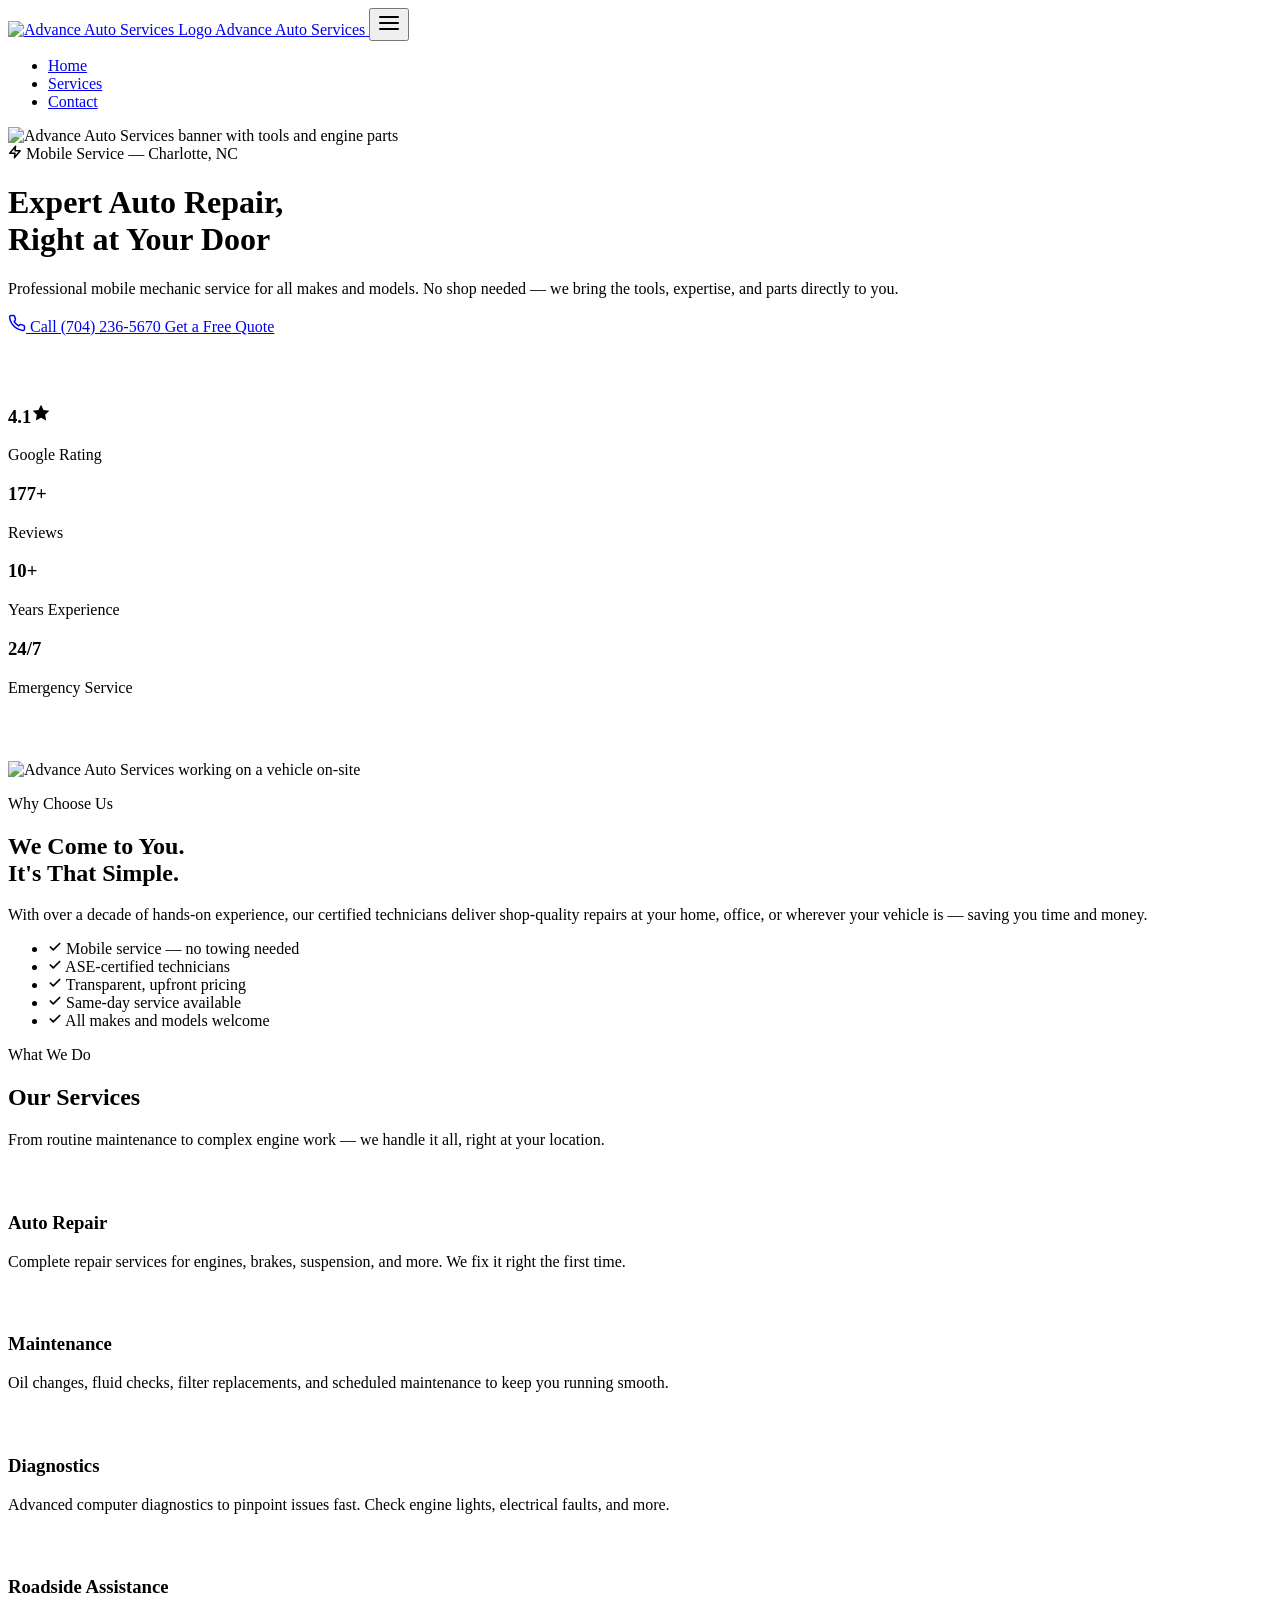
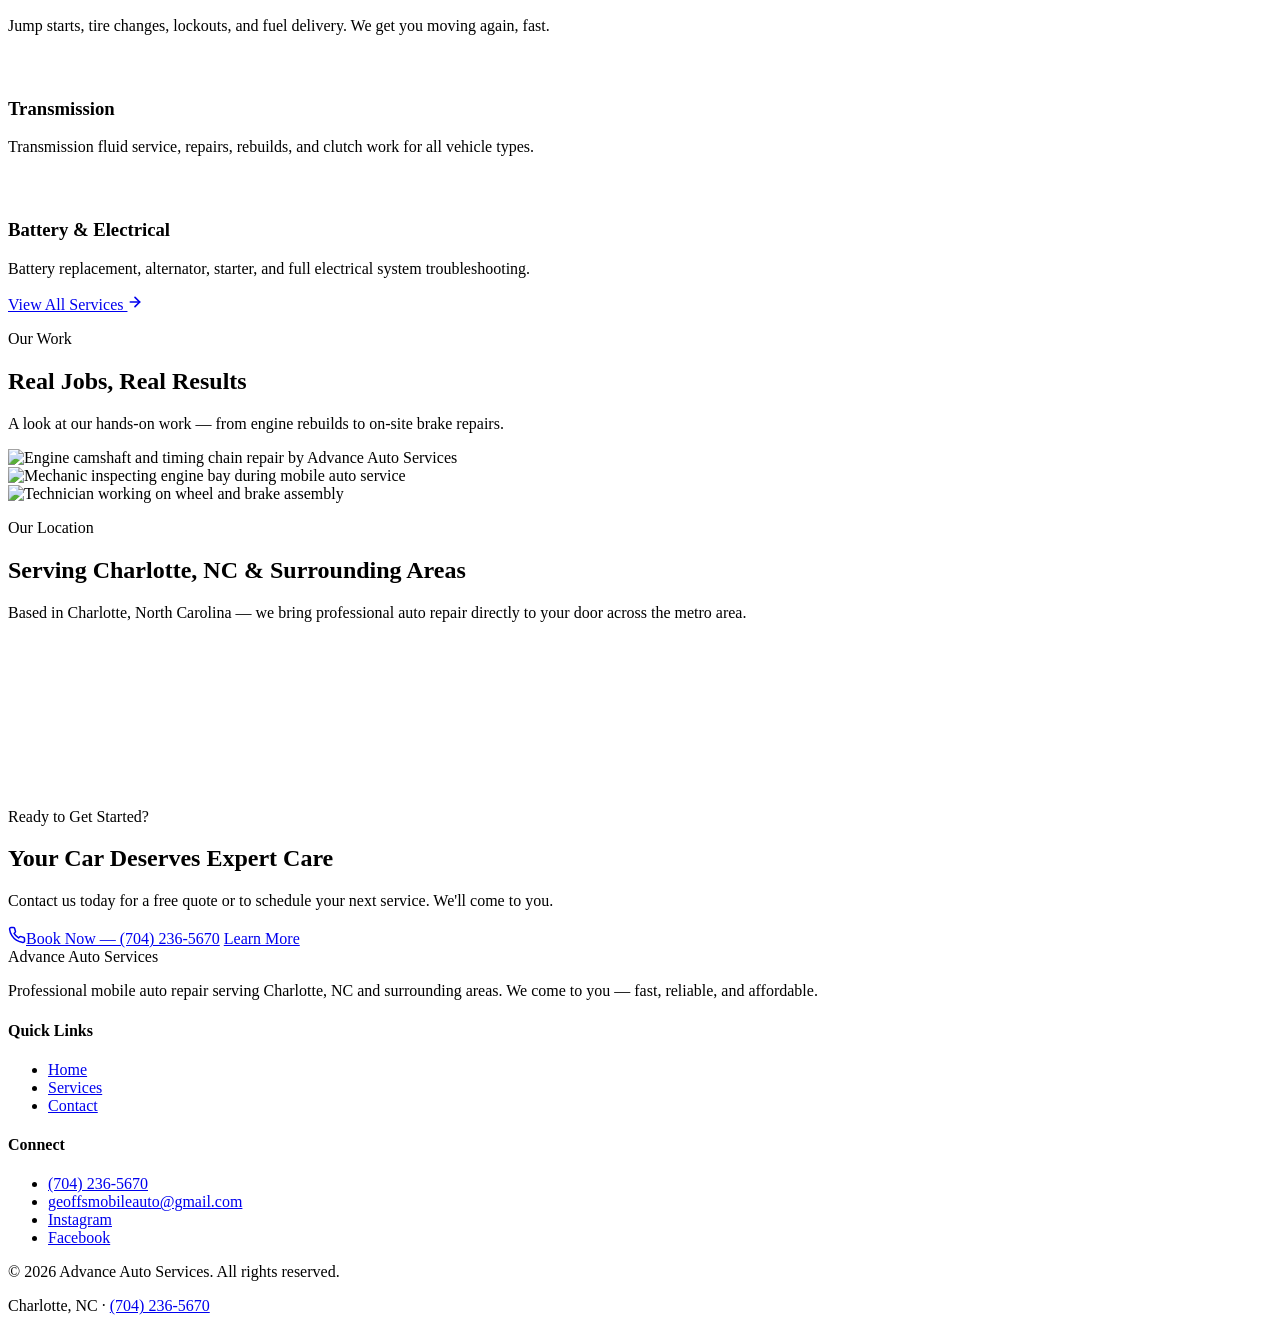
==== index.html @ 5cb20993 "Add index, contact, services pages and stylesheet" ====
<!DOCTYPE html>
<html lang="en">

<head>
    <meta charset="UTF-8">
    <meta name="viewport" content="width=device-width, initial-scale=1.0">
    <title>Advance Auto Services — Professional Mobile Mechanic in Charlotte, NC</title>
    <meta name="description" content="Advance Auto Services provides professional mobile auto repair, maintenance, and diagnostics in Charlotte, NC. We come to you. Call (704) 236-5670.">
    <meta name="keywords" content="mobile auto repair Charlotte NC, mobile mechanic, car repair, auto maintenance, transmission repair, roadside assistance, mechanic near me, Charlotte auto repair">
    <meta name="geo.region" content="US-NC">
    <meta name="geo.placename" content="Charlotte">
    <meta name="geo.position" content="35.2271;-80.8431">
    <meta name="ICBM" content="35.2271, -80.8431">
    <meta name="author" content="Advance Auto Services">
    <meta name="robots" content="index, follow, max-snippet:-1, max-image-preview:large, max-video-preview:-1">
    <meta name="theme-color" content="#c0392b">
    <meta name="apple-mobile-web-app-capable" content="yes">
    <meta name="apple-mobile-web-app-status-bar-style" content="black-translucent">
    <meta property="og:title" content="Advance Auto Services — Professional Mobile Mechanic in Charlotte, NC">
    <meta property="og:description" content="Expert mobile auto repair services in Charlotte, NC. We come to you! Repairs, maintenance, diagnostics & roadside assistance. Call (704) 236-5670 for a free quote.">
    <meta property="og:type" content="business.business">
    <meta property="og:url" content="https://geoffsmobileauto.com/">
    <meta property="og:image" content="https://geoffsmobileauto.com/assets/og-image.jpg">
    <meta property="og:image:width" content="1200">
    <meta property="og:image:height" content="630">
    <meta name="twitter:card" content="summary_large_image">
    <meta name="twitter:title" content="Advance Auto Services - Charlotte, NC">
    <meta name="twitter:description" content="Professional mobile auto repair. We come to you! Expert mechanics, transparent pricing, 24/7 service.">
    <meta name="twitter:image" content="https://geoffsmobileauto.com/assets/og-image.jpg">
    <meta name="theme-color" content="#FF3B30">
    <link rel="canonical" href="https://geoffsmobileauto.com/">
    <link rel="icon" type="image/x-icon" href="assets/favicon.ico">
    <link rel="apple-touch-icon" href="assets/apple-touch-icon.png">
    <link rel="preload" as="image" href="assets/o (3).webp">
    <link rel="preconnect" href="https://fonts.googleapis.com">
    <link rel="preconnect" href="https://fonts.gstatic.com" crossorigin>
    <link rel="stylesheet" href="https://fonts.googleapis.com/css2?family=Inter:wght@300;400;500;600;700;800&display=swap">
    <link rel="dns-prefetch" href="https://www.google-analytics.com">
    <script>
        function loadGA() {
            if (window.gaLoaded) return;
            window.gaLoaded = true;
            const script = document.createElement('script');
            script.src = 'https://www.googletagmanager.com/gtag/js?id=G-XXXXXXXXXX';
            script.async = true;
            document.head.appendChild(script);
            window.dataLayer = window.dataLayer || [];
            function gtag(){dataLayer.push(arguments);}
            gtag('js', new Date());
            gtag('config', 'G-XXXXXXXXXX');
            ['scroll', 'mousemove', 'touchstart'].forEach(e => window.removeEventListener(e, loadGA, { passive: true }));
        }
        ['scroll', 'mousemove', 'touchstart'].forEach(e => window.addEventListener(e, loadGA, { passive: true }));
    </script>
    <link rel="stylesheet" href="styles.css">
    <script type="application/ld+json">
    {
      "@context": "https://schema.org",
      "@type": "LocalBusiness",
      "name": "Advance Auto Services",
      "image": "https://geoffsmobileauto.com/assets/logo.webp",
      "description": "Professional mobile auto repair services in Charlotte, NC. Expert mechanics come to you for repairs, maintenance, diagnostics & roadside assistance.",
      "telephone": "(704) 236-5670",
      "email": "geoffsmobileauto@gmail.com",
      "address": {
        "@type": "PostalAddress",
        "streetAddress": "Charlotte",
        "addressLocality": "Charlotte",
        "addressRegion": "NC",
        "postalCode": "28202",
        "addressCountry": "US"
      },
      "geo": { "@type": "GeoCoordinates", "latitude": "35.2271", "longitude": "-80.8431" },
      "url": "https://geoffsmobileauto.com",
      "priceRange": "$$",
      "areaServed": { "@type": "City", "name": "Charlotte, NC" },
      "sameAs": ["https://www.facebook.com/Geoffsmobileauto/", "https://www.instagram.com/geoffsmobileauto/"],
      "aggregateRating": { "@type": "AggregateRating", "ratingValue": "4.1", "reviewCount": "177" }
    }
    </script>
</head>

<body>
    <nav class="navbar">
        <div class="container">
            <a href="index.html" class="logo">
                <img src="assets/logo.webp" alt="Advance Auto Services Logo" class="logo-img" width="40" height="40">
                <span class="logo-text">Advance <span>Auto Services</span></span>
            </a>
            <button class="mobile-toggle" id="mobileToggle" aria-label="Toggle menu" aria-expanded="false" aria-controls="navLinks">
                <svg width="24" height="24" viewBox="0 0 24 24" fill="none" stroke="currentColor" stroke-width="2" stroke-linecap="round" aria-hidden="true" focusable="false">
                    <line x1="3" y1="6" x2="21" y2="6" /><line x1="3" y1="12" x2="21" y2="12" /><line x1="3" y1="18" x2="21" y2="18" />
                </svg>
            </button>
            <ul class="nav-links" id="navLinks">
                <li><a href="index.html" class="active">Home</a></li>
                <li><a href="services.html">Services</a></li>
                <li><a href="contact.html">Contact</a></li>
            </ul>
        </div>
    </nav>

    <main>
        <header class="hero">
            <div class="hero-bg">
                <img src="assets/o (3).webp" alt="Advance Auto Services banner with tools and engine parts" width="1200" height="800" fetchpriority="high" loading="eager" decoding="sync">
            </div>
            <div class="hero-overlay"></div>
            <div class="container">
                <div class="hero-content">
                    <div class="hero-badge">
                        <svg width="14" height="14" viewBox="0 0 24 24" fill="none" stroke="currentColor" stroke-width="2.5" stroke-linecap="round" stroke-linejoin="round" aria-hidden="true" focusable="false"><polygon points="13 2 3 14 12 14 11 22 21 10 12 10 13 2" /></svg>
                        Mobile Service — Charlotte, NC
                    </div>
                    <h1>Expert Auto Repair,<br>Right at Your Door</h1>
                    <p>Professional mobile mechanic service for all makes and models. No shop needed — we bring the tools, expertise, and parts directly to you.</p>
                    <div class="hero-actions">
                        <a href="tel:+17042365670" class="btn btn-primary">
                            <svg width="18" height="18" viewBox="0 0 24 24" fill="none" stroke="currentColor" stroke-width="2" stroke-linecap="round" stroke-linejoin="round" aria-hidden="true" focusable="false"><path d="M22 16.92v3a2 2 0 0 1-2.18 2 19.79 19.79 0 0 1-8.63-3.07 19.5 19.5 0 0 1-6-6 19.79 19.79 0 0 1-3.07-8.67A2 2 0 0 1 4.11 2h3a2 2 0 0 1 2 1.72c.127.96.361 1.903.7 2.81a2 2 0 0 1-.45 2.11L8.09 9.91a16 16 0 0 0 6 6l1.27-1.27a2 2 0 0 1 2.11-.45c.907.339 1.85.573 2.81.7A2 2 0 0 1 22 16.92z" /></svg>
                            Call (704) 236-5670
                        </a>
                        <a href="contact.html" class="btn btn-outline">Get a Free Quote</a>
                    </div>
                </div>
            </div>
        </header>

        <section class="stats-bar" style="padding: 48px 0;">
            <div class="container">
                <div class="stats-grid">
                    <div class="stat-item"><h3>4.1<svg width="20" height="20" viewBox="0 0 24 24" fill="currentColor" aria-hidden="true"><polygon points="12 2 15.09 8.26 22 9.27 17 14.14 18.18 21.02 12 17.77 5.82 21.02 7 14.14 2 9.27 8.91 8.26 12 2" /></svg></h3><p>Google Rating</p></div>
                    <div class="stat-item"><h3>177+</h3><p>Reviews</p></div>
                    <div class="stat-item"><h3>10+</h3><p>Years Experience</p></div>
                    <div class="stat-item"><h3>24/7</h3><p>Emergency Service</p></div>
                </div>
            </div>
        </section>

        <section class="about">
            <div class="container">
                <div class="about-grid">
                    <div class="about-image"><img src="assets/o (2).webp" alt="Advance Auto Services working on a vehicle on-site" width="800" height="600" loading="lazy"></div>
                    <div class="about-text">
                        <p class="section-label">Why Choose Us</p>
                        <h2 class="section-title">We Come to You.<br>It's That Simple.</h2>
                        <p class="section-subtitle">With over a decade of hands-on experience, our certified technicians deliver shop-quality repairs at your home, office, or wherever your vehicle is — saving you time and money.</p>
                        <ul class="features-list">
                            <li><span class="check"><svg width="14" height="14" viewBox="0 0 24 24" fill="none" stroke="currentColor" stroke-width="3" stroke-linecap="round" stroke-linejoin="round" aria-hidden="true"><polyline points="20 6 9 17 4 12" /></svg></span> Mobile service — no towing needed</li>
                            <li><span class="check"><svg width="14" height="14" viewBox="0 0 24 24" fill="none" stroke="currentColor" stroke-width="3" stroke-linecap="round" stroke-linejoin="round" aria-hidden="true"><polyline points="20 6 9 17 4 12" /></svg></span> ASE-certified technicians</li>
                            <li><span class="check"><svg width="14" height="14" viewBox="0 0 24 24" fill="none" stroke="currentColor" stroke-width="3" stroke-linecap="round" stroke-linejoin="round" aria-hidden="true"><polyline points="20 6 9 17 4 12" /></svg></span> Transparent, upfront pricing</li>
                            <li><span class="check"><svg width="14" height="14" viewBox="0 0 24 24" fill="none" stroke="currentColor" stroke-width="3" stroke-linecap="round" stroke-linejoin="round" aria-hidden="true"><polyline points="20 6 9 17 4 12" /></svg></span> Same-day service available</li>
                            <li><span class="check"><svg width="14" height="14" viewBox="0 0 24 24" fill="none" stroke="currentColor" stroke-width="3" stroke-linecap="round" stroke-linejoin="round" aria-hidden="true"><polyline points="20 6 9 17 4 12" /></svg></span> All makes and models welcome</li>
                        </ul>
                    </div>
                </div>
            </div>
        </section>

        <section class="services-preview">
            <div class="container">
                <div class="section-header text-center">
                    <p class="section-label">What We Do</p>
                    <h2 class="section-title">Our Services</h2>
                    <p class="section-subtitle mx-auto">From routine maintenance to complex engine work — we handle it all, right at your location.</p>
                </div>
                <div class="services-grid">
                    <div class="service-card"><div class="service-icon"><svg width="24" height="24" viewBox="0 0 24 24" fill="none" stroke="var(--primary)" stroke-width="2" stroke-linecap="round" stroke-linejoin="round"><path d="M14.7 6.3a1 1 0 0 0 0 1.4l1.6 1.6a1 1 0 0 0 1.4 0l3.77-3.77a6 6 0 0 1-7.94 7.94l-6.91 6.91a2.12 2.12 0 0 1-3-3l6.91-6.91a6 6 0 0 1 7.94-7.94l-3.76 3.76z" /></svg></div><h3>Auto Repair</h3><p>Complete repair services for engines, brakes, suspension, and more. We fix it right the first time.</p></div>
                    <div class="service-card"><div class="service-icon"><svg width="24" height="24" viewBox="0 0 24 24" fill="none" stroke="var(--primary)" stroke-width="2" stroke-linecap="round" stroke-linejoin="round"><path d="M12 22c5.523 0 10-4.477 10-10S17.523 2 12 2 2 6.477 2 12s4.477 10 10 10z" /><path d="M12 6v6l4 2" /></svg></div><h3>Maintenance</h3><p>Oil changes, fluid checks, filter replacements, and scheduled maintenance to keep you running smooth.</p></div>
                    <div class="service-card"><div class="service-icon"><svg width="24" height="24" viewBox="0 0 24 24" fill="none" stroke="var(--primary)" stroke-width="2" stroke-linecap="round" stroke-linejoin="round"><circle cx="11" cy="11" r="8" /><line x1="21" y1="21" x2="16.65" y2="16.65" /></svg></div><h3>Diagnostics</h3><p>Advanced computer diagnostics to pinpoint issues fast. Check engine lights, electrical faults, and more.</p></div>
                    <div class="service-card"><div class="service-icon"><svg width="24" height="24" viewBox="0 0 24 24" fill="none" stroke="var(--primary)" stroke-width="2" stroke-linecap="round" stroke-linejoin="round"><path d="M19 17h2c.6 0 1-.4 1-1v-3c0-.9-.7-1.7-1.5-1.9L18 10l-2-4H8L6 10l-2.5 1.1C2.7 11.3 2 12.1 2 13v3c0 .6.4 1 1 1h2" /><circle cx="7" cy="17" r="2" /><circle cx="17" cy="17" r="2" /></svg></div><h3>Roadside Assistance</h3><p>Jump starts, tire changes, lockouts, and fuel delivery. We get you moving again, fast.</p></div>
                    <div class="service-card"><div class="service-icon"><svg width="24" height="24" viewBox="0 0 24 24" fill="none" stroke="var(--primary)" stroke-width="2" stroke-linecap="round" stroke-linejoin="round"><circle cx="12" cy="12" r="3" /><path d="M19.4 15a1.65 1.65 0 0 0 .33 1.82l.06.06a2 2 0 0 1-2.83 2.83l-.06-.06a1.65 1.65 0 0 0-1.82-.33 1.65 1.65 0 0 0-1 1.51V21a2 2 0 0 1-4 0v-.09A1.65 1.65 0 0 0 9 19.4a1.65 1.65 0 0 0-1.82.33l-.06.06a2 2 0 0 1-2.83-2.83l.06-.06A1.65 1.65 0 0 0 4.68 15a1.65 1.65 0 0 0-1.51-1H3a2 2 0 0 1 0-4h.09A1.65 1.65 0 0 0 4.6 9a1.65 1.65 0 0 0-.33-1.82l-.06-.06a2 2 0 0 1 2.83-2.83l.06.06A1.65 1.65 0 0 0 9 4.68a1.65 1.65 0 0 0 1-1.51V3a2 2 0 0 1 4 0v.09a1.65 1.65 0 0 0 1 1.51 1.65 1.65 0 0 0 1.82-.33l.06-.06a2 2 0 0 1 2.83 2.83l-.06.06A1.65 1.65 0 0 0 19.4 9a1.65 1.65 0 0 0 1.51 1H21a2 2 0 0 1 0 4h-.09a1.65 1.65 0 0 0-1.51 1z" /></svg></div><h3>Transmission</h3><p>Transmission fluid service, repairs, rebuilds, and clutch work for all vehicle types.</p></div>
                    <div class="service-card"><div class="service-icon"><svg width="24" height="24" viewBox="0 0 24 24" fill="none" stroke="var(--primary)" stroke-width="2" stroke-linecap="round" stroke-linejoin="round"><rect x="1" y="6" width="18" height="12" rx="2" /><line x1="23" y1="13" x2="23" y2="11" /></svg></div><h3>Battery & Electrical</h3><p>Battery replacement, alternator, starter, and full electrical system troubleshooting.</p></div>
                </div>
                <div class="text-center"><a href="services.html" class="view-all">View All Services <svg width="16" height="16" viewBox="0 0 24 24" fill="none" stroke="currentColor" stroke-width="2.5" stroke-linecap="round" stroke-linejoin="round" aria-hidden="true"><line x1="5" y1="12" x2="19" y2="12" /><polyline points="12 5 19 12 12 19" /></svg></a></div>
            </div>
        </section>

        <section class="gallery">
            <div class="container">
                <div class="section-header text-center">
                    <p class="section-label">Our Work</p>
                    <h2 class="section-title">Real Jobs, Real Results</h2>
                    <p class="section-subtitle mx-auto">A look at our hands-on work — from engine rebuilds to on-site brake repairs.</p>
                </div>
                <div class="gallery-grid">
                    <div class="gallery-item"><img src="assets/o.webp" alt="Engine camshaft and timing chain repair by Advance Auto Services" width="800" height="600" loading="lazy"></div>
                    <div class="gallery-item"><img src="assets/pexels-19x14-8478259.webp" alt="Mechanic inspecting engine bay during mobile auto service" width="800" height="600" loading="lazy"></div>
                    <div class="gallery-item"><img src="assets/pexels-najim-kurfi-483155737-36044141.webp" alt="Technician working on wheel and brake assembly" width="800" height="600" loading="lazy"></div>
                </div>
            </div>
        </section>

        <section class="location-section">
            <div class="container">
                <div class="section-header text-center">
                    <p class="section-label">Our Location</p>
                    <h2 class="section-title">Serving Charlotte, NC & Surrounding Areas</h2>
                    <p class="section-subtitle mx-auto">Based in Charlotte, North Carolina — we bring professional auto repair directly to your door across the metro area.</p>
                </div>
                <div class="map-wrapper"><div id="map" class="leaflet-map"></div></div>
            </div>
        </section>

        <section class="cta-section">
            <div class="container">
                <p class="section-label" style="color: var(--primary-light);">Ready to Get Started?</p>
                <h2 class="section-title" style="color: var(--white);">Your Car Deserves Expert Care</h2>
                <p class="section-subtitle mx-auto" style="color: var(--gray-500);">Contact us today for a free quote or to schedule your next service. We'll come to you.</p>
                <div class="cta-actions">
                    <a href="tel:+17042365670" class="btn btn-primary"><svg width="18" height="18" viewBox="0 0 24 24" fill="none" stroke="currentColor" stroke-width="2" stroke-linecap="round" stroke-linejoin="round" aria-hidden="true"><path d="M22 16.92v3a2 2 0 0 1-2.18 2 19.79 19.79 0 0 1-8.63-3.07 19.5 19.5 0 0 1-6-6 19.79 19.79 0 0 1-3.07-8.67A2 2 0 0 1 4.11 2h3a2 2 0 0 1 2 1.72c.127.96.361 1.903.7 2.81a2 2 0 0 1-.45 2.11L8.09 9.91a16 16 0 0 0 6 6l1.27-1.27a2 2 0 0 1 2.11-.45c.907.339 1.85.573 2.81.7A2 2 0 0 1 22 16.92z" /></svg>Book Now — (704) 236-5670</a>
                    <a href="contact.html" class="btn btn-outline">Learn More</a>
                </div>
            </div>
        </section>
    </main>

    <footer>
        <div class="container">
            <div class="footer-grid">
                <div class="footer-brand">
                    <span class="logo-text">Advance <span style="color:var(--primary);">Auto Services</span></span>
                    <p>Professional mobile auto repair serving Charlotte, NC and surrounding areas. We come to you — fast, reliable, and affordable.</p>
                </div>
                <div class="footer-col"><h4>Quick Links</h4><ul><li><a href="index.html">Home</a></li><li><a href="services.html">Services</a></li><li><a href="contact.html">Contact</a></li></ul></div>
                <div class="footer-col"><h4>Connect</h4><ul><li><a href="tel:+17042365670">(704) 236-5670</a></li><li><a href="mailto:geoffsmobileauto@gmail.com">geoffsmobileauto@gmail.com</a></li><li><a href="https://www.instagram.com/geoffsmobileauto/" target="_blank" rel="noopener noreferrer">Instagram</a></li><li><a href="https://www.facebook.com/Geoffsmobileauto/" target="_blank" rel="noopener noreferrer">Facebook</a></li></ul></div>
            </div>
            <div class="footer-bottom">
                <p>&copy; <span class="copyright-year">2025</span> Advance Auto Services. All rights reserved.</p>
                <p>Charlotte, NC &middot; <a href="tel:+17042365670">(704) 236-5670</a></p>
            </div>
        </div>
    </footer>
    <script src="script.js" defer></script>
</body>
</html>
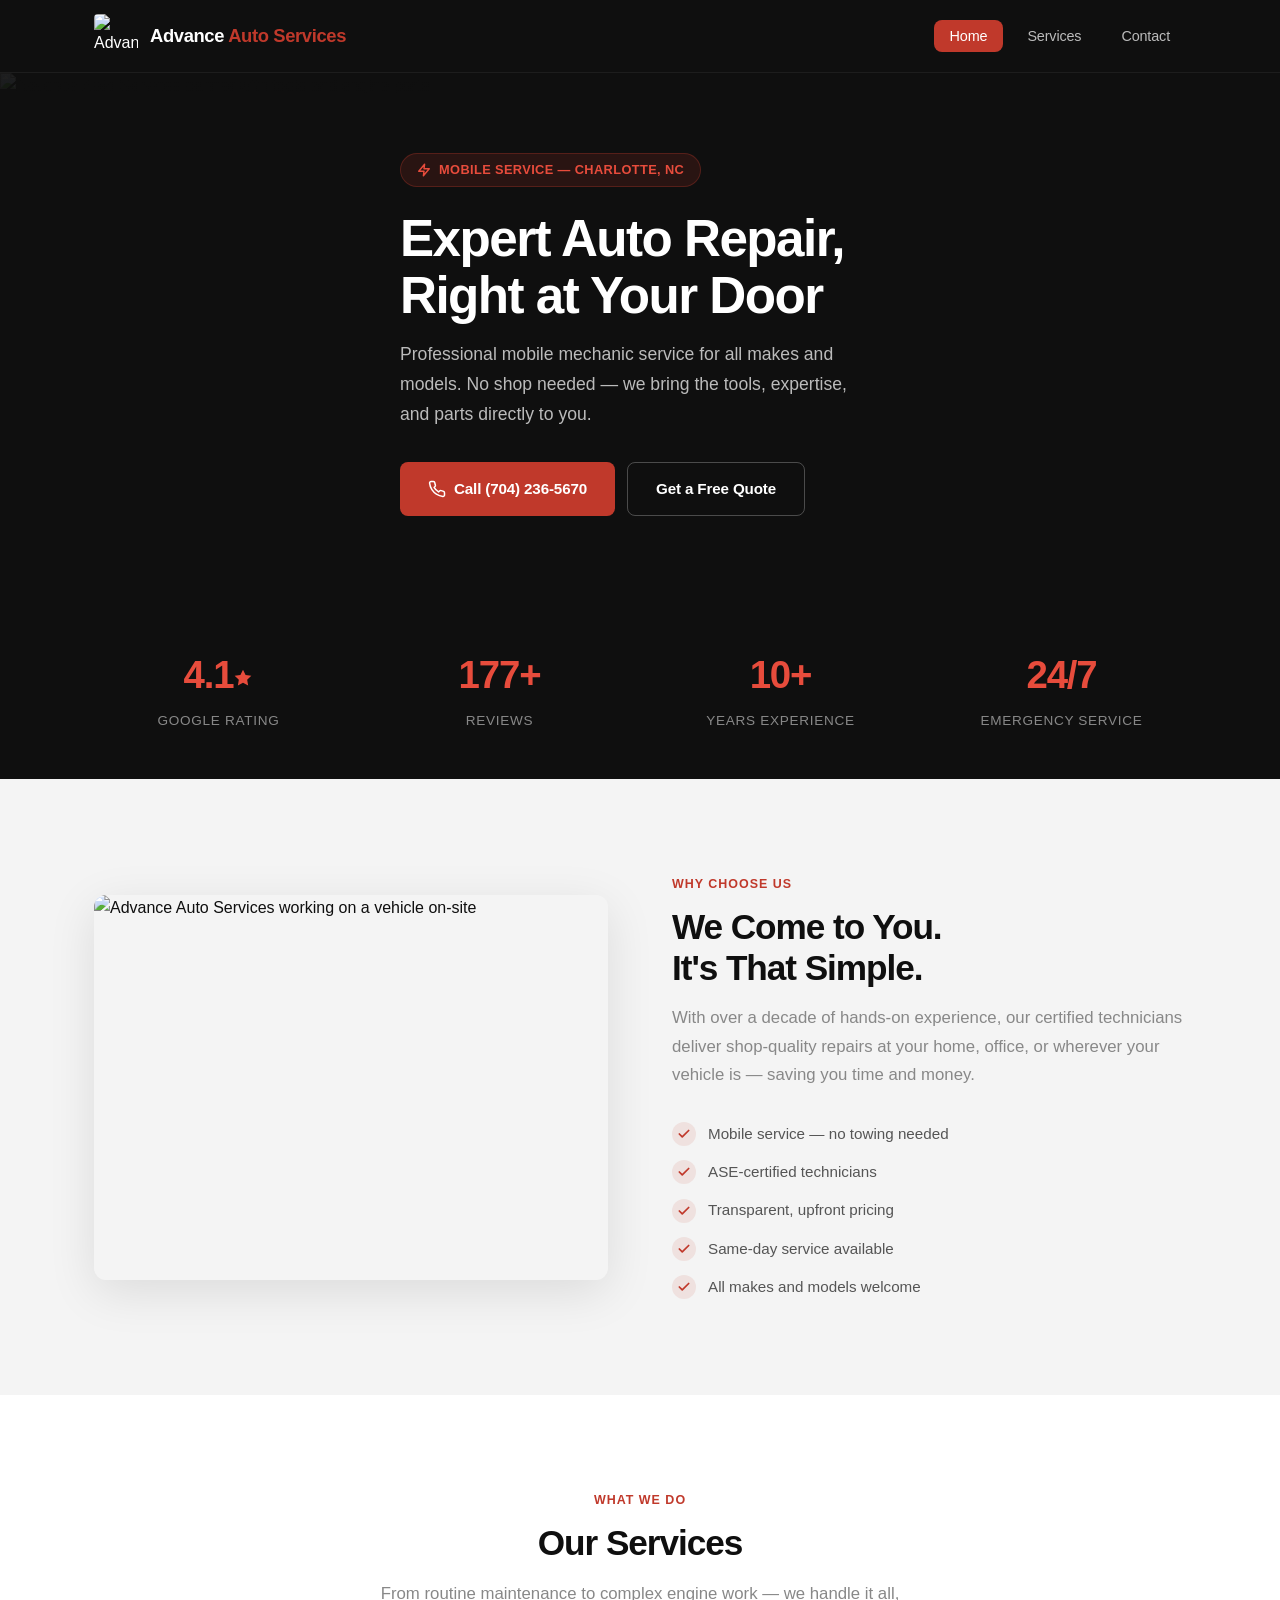
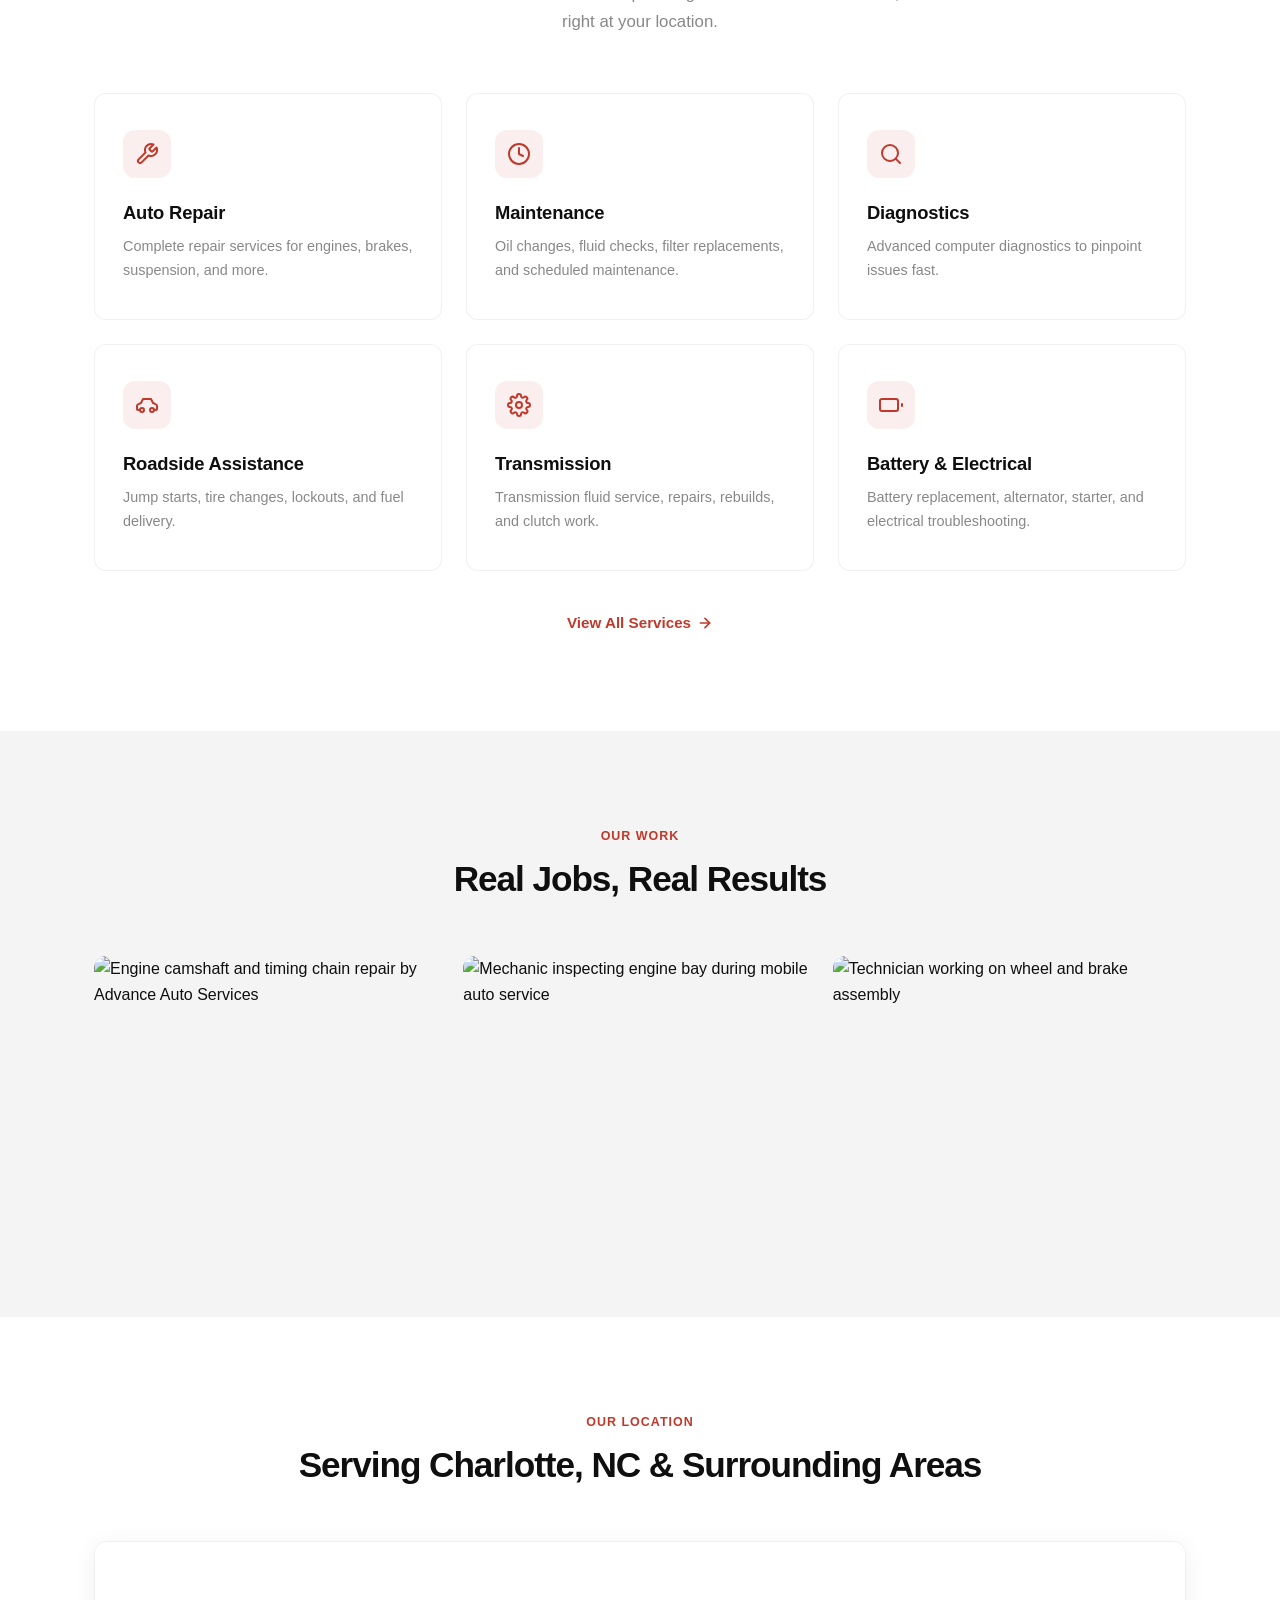
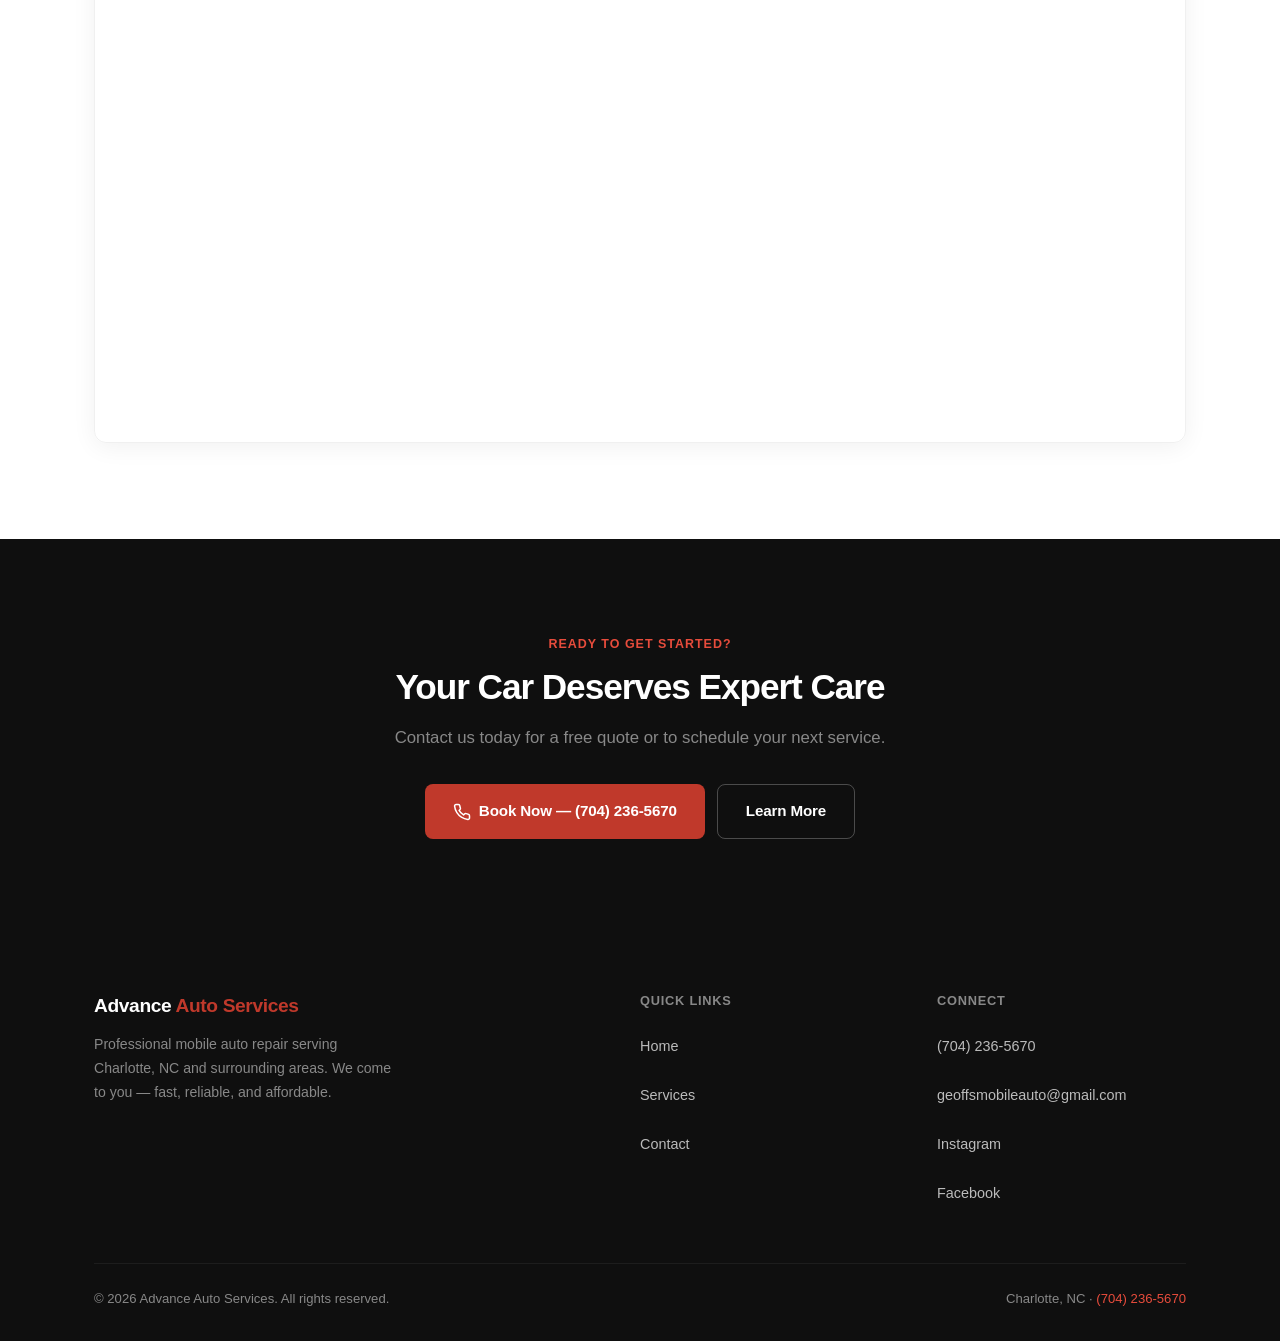
==== commit cf0a45a0: "Clone Geoff's site as Advance Auto Services on main" ====
--- a/index.html
+++ b/index.html
@@ -1,85 +1,38 @@
 <!DOCTYPE html>
 <html lang="en">
-
 <head>
     <meta charset="UTF-8">
     <meta name="viewport" content="width=device-width, initial-scale=1.0">
     <title>Advance Auto Services — Professional Mobile Mechanic in Charlotte, NC</title>
     <meta name="description" content="Advance Auto Services provides professional mobile auto repair, maintenance, and diagnostics in Charlotte, NC. We come to you. Call (704) 236-5670.">
-    <meta name="keywords" content="mobile auto repair Charlotte NC, mobile mechanic, car repair, auto maintenance, transmission repair, roadside assistance, mechanic near me, Charlotte auto repair">
-    <meta name="geo.region" content="US-NC">
-    <meta name="geo.placename" content="Charlotte">
-    <meta name="geo.position" content="35.2271;-80.8431">
-    <meta name="ICBM" content="35.2271, -80.8431">
     <meta name="author" content="Advance Auto Services">
     <meta name="robots" content="index, follow, max-snippet:-1, max-image-preview:large, max-video-preview:-1">
     <meta name="theme-color" content="#c0392b">
-    <meta name="apple-mobile-web-app-capable" content="yes">
-    <meta name="apple-mobile-web-app-status-bar-style" content="black-translucent">
     <meta property="og:title" content="Advance Auto Services — Professional Mobile Mechanic in Charlotte, NC">
     <meta property="og:description" content="Expert mobile auto repair services in Charlotte, NC. We come to you! Repairs, maintenance, diagnostics & roadside assistance. Call (704) 236-5670 for a free quote.">
     <meta property="og:type" content="business.business">
-    <meta property="og:url" content="https://geoffsmobileauto.com/">
-    <meta property="og:image" content="https://geoffsmobileauto.com/assets/og-image.jpg">
-    <meta property="og:image:width" content="1200">
-    <meta property="og:image:height" content="630">
     <meta name="twitter:card" content="summary_large_image">
     <meta name="twitter:title" content="Advance Auto Services - Charlotte, NC">
-    <meta name="twitter:description" content="Professional mobile auto repair. We come to you! Expert mechanics, transparent pricing, 24/7 service.">
-    <meta name="twitter:image" content="https://geoffsmobileauto.com/assets/og-image.jpg">
-    <meta name="theme-color" content="#FF3B30">
-    <link rel="canonical" href="https://geoffsmobileauto.com/">
     <link rel="icon" type="image/x-icon" href="assets/favicon.ico">
-    <link rel="apple-touch-icon" href="assets/apple-touch-icon.png">
-    <link rel="preload" as="image" href="assets/o (3).webp">
     <link rel="preconnect" href="https://fonts.googleapis.com">
     <link rel="preconnect" href="https://fonts.gstatic.com" crossorigin>
     <link rel="stylesheet" href="https://fonts.googleapis.com/css2?family=Inter:wght@300;400;500;600;700;800&display=swap">
-    <link rel="dns-prefetch" href="https://www.google-analytics.com">
-    <script>
-        function loadGA() {
-            if (window.gaLoaded) return;
-            window.gaLoaded = true;
-            const script = document.createElement('script');
-            script.src = 'https://www.googletagmanager.com/gtag/js?id=G-XXXXXXXXXX';
-            script.async = true;
-            document.head.appendChild(script);
-            window.dataLayer = window.dataLayer || [];
-            function gtag(){dataLayer.push(arguments);}
-            gtag('js', new Date());
-            gtag('config', 'G-XXXXXXXXXX');
-            ['scroll', 'mousemove', 'touchstart'].forEach(e => window.removeEventListener(e, loadGA, { passive: true }));
-        }
-        ['scroll', 'mousemove', 'touchstart'].forEach(e => window.addEventListener(e, loadGA, { passive: true }));
-    </script>
     <link rel="stylesheet" href="styles.css">
     <script type="application/ld+json">
     {
       "@context": "https://schema.org",
       "@type": "LocalBusiness",
       "name": "Advance Auto Services",
-      "image": "https://geoffsmobileauto.com/assets/logo.webp",
-      "description": "Professional mobile auto repair services in Charlotte, NC. Expert mechanics come to you for repairs, maintenance, diagnostics & roadside assistance.",
       "telephone": "(704) 236-5670",
       "email": "geoffsmobileauto@gmail.com",
-      "address": {
-        "@type": "PostalAddress",
-        "streetAddress": "Charlotte",
-        "addressLocality": "Charlotte",
-        "addressRegion": "NC",
-        "postalCode": "28202",
-        "addressCountry": "US"
-      },
+      "address": { "@type": "PostalAddress", "addressLocality": "Charlotte", "addressRegion": "NC", "postalCode": "28202", "addressCountry": "US" },
       "geo": { "@type": "GeoCoordinates", "latitude": "35.2271", "longitude": "-80.8431" },
       "url": "https://geoffsmobileauto.com",
-      "priceRange": "$$",
       "areaServed": { "@type": "City", "name": "Charlotte, NC" },
-      "sameAs": ["https://www.facebook.com/Geoffsmobileauto/", "https://www.instagram.com/geoffsmobileauto/"],
       "aggregateRating": { "@type": "AggregateRating", "ratingValue": "4.1", "reviewCount": "177" }
     }
     </script>
 </head>
-
 <body>
     <nav class="navbar">
         <div class="container">
@@ -88,9 +41,7 @@
                 <span class="logo-text">Advance <span>Auto Services</span></span>
             </a>
             <button class="mobile-toggle" id="mobileToggle" aria-label="Toggle menu" aria-expanded="false" aria-controls="navLinks">
-                <svg width="24" height="24" viewBox="0 0 24 24" fill="none" stroke="currentColor" stroke-width="2" stroke-linecap="round" aria-hidden="true" focusable="false">
-                    <line x1="3" y1="6" x2="21" y2="6" /><line x1="3" y1="12" x2="21" y2="12" /><line x1="3" y1="18" x2="21" y2="18" />
-                </svg>
+                <svg width="24" height="24" viewBox="0 0 24 24" fill="none" stroke="currentColor" stroke-width="2" stroke-linecap="round"><line x1="3" y1="6" x2="21" y2="6"/><line x1="3" y1="12" x2="21" y2="12"/><line x1="3" y1="18" x2="21" y2="18"/></svg>
             </button>
             <ul class="nav-links" id="navLinks">
                 <li><a href="index.html" class="active">Home</a></li>
@@ -99,137 +50,30 @@
             </ul>
         </div>
     </nav>
-
     <main>
         <header class="hero">
-            <div class="hero-bg">
-                <img src="assets/o (3).webp" alt="Advance Auto Services banner with tools and engine parts" width="1200" height="800" fetchpriority="high" loading="eager" decoding="sync">
-            </div>
+            <div class="hero-bg"><img src="assets/o (3).webp" alt="Advance Auto Services banner with tools and engine parts" width="1200" height="800" fetchpriority="high" loading="eager" decoding="sync"></div>
             <div class="hero-overlay"></div>
             <div class="container">
                 <div class="hero-content">
-                    <div class="hero-badge">
-                        <svg width="14" height="14" viewBox="0 0 24 24" fill="none" stroke="currentColor" stroke-width="2.5" stroke-linecap="round" stroke-linejoin="round" aria-hidden="true" focusable="false"><polygon points="13 2 3 14 12 14 11 22 21 10 12 10 13 2" /></svg>
-                        Mobile Service — Charlotte, NC
-                    </div>
+                    <div class="hero-badge"><svg width="14" height="14" viewBox="0 0 24 24" fill="none" stroke="currentColor" stroke-width="2.5" stroke-linecap="round" stroke-linejoin="round"><polygon points="13 2 3 14 12 14 11 22 21 10 12 10 13 2"/></svg>Mobile Service — Charlotte, NC</div>
                     <h1>Expert Auto Repair,<br>Right at Your Door</h1>
                     <p>Professional mobile mechanic service for all makes and models. No shop needed — we bring the tools, expertise, and parts directly to you.</p>
                     <div class="hero-actions">
-                        <a href="tel:+17042365670" class="btn btn-primary">
-                            <svg width="18" height="18" viewBox="0 0 24 24" fill="none" stroke="currentColor" stroke-width="2" stroke-linecap="round" stroke-linejoin="round" aria-hidden="true" focusable="false"><path d="M22 16.92v3a2 2 0 0 1-2.18 2 19.79 19.79 0 0 1-8.63-3.07 19.5 19.5 0 0 1-6-6 19.79 19.79 0 0 1-3.07-8.67A2 2 0 0 1 4.11 2h3a2 2 0 0 1 2 1.72c.127.96.361 1.903.7 2.81a2 2 0 0 1-.45 2.11L8.09 9.91a16 16 0 0 0 6 6l1.27-1.27a2 2 0 0 1 2.11-.45c.907.339 1.85.573 2.81.7A2 2 0 0 1 22 16.92z" /></svg>
-                            Call (704) 236-5670
-                        </a>
+                        <a href="tel:+17042365670" class="btn btn-primary"><svg width="18" height="18" viewBox="0 0 24 24" fill="none" stroke="currentColor" stroke-width="2" stroke-linecap="round" stroke-linejoin="round"><path d="M22 16.92v3a2 2 0 0 1-2.18 2 19.79 19.79 0 0 1-8.63-3.07 19.5 19.5 0 0 1-6-6 19.79 19.79 0 0 1-3.07-8.67A2 2 0 0 1 4.11 2h3a2 2 0 0 1 2 1.72c.127.96.361 1.903.7 2.81a2 2 0 0 1-.45 2.11L8.09 9.91a16 16 0 0 0 6 6l1.27-1.27a2 2 0 0 1 2.11-.45c.907.339 1.85.573 2.81.7A2 2 0 0 1 22 16.92z"/></svg>Call (704) 236-5670</a>
                         <a href="contact.html" class="btn btn-outline">Get a Free Quote</a>
                     </div>
                 </div>
             </div>
         </header>
-
-        <section class="stats-bar" style="padding: 48px 0;">
-            <div class="container">
-                <div class="stats-grid">
-                    <div class="stat-item"><h3>4.1<svg width="20" height="20" viewBox="0 0 24 24" fill="currentColor" aria-hidden="true"><polygon points="12 2 15.09 8.26 22 9.27 17 14.14 18.18 21.02 12 17.77 5.82 21.02 7 14.14 2 9.27 8.91 8.26 12 2" /></svg></h3><p>Google Rating</p></div>
-                    <div class="stat-item"><h3>177+</h3><p>Reviews</p></div>
-                    <div class="stat-item"><h3>10+</h3><p>Years Experience</p></div>
-                    <div class="stat-item"><h3>24/7</h3><p>Emergency Service</p></div>
-                </div>
-            </div>
-        </section>
-
-        <section class="about">
-            <div class="container">
-                <div class="about-grid">
-                    <div class="about-image"><img src="assets/o (2).webp" alt="Advance Auto Services working on a vehicle on-site" width="800" height="600" loading="lazy"></div>
-                    <div class="about-text">
-                        <p class="section-label">Why Choose Us</p>
-                        <h2 class="section-title">We Come to You.<br>It's That Simple.</h2>
-                        <p class="section-subtitle">With over a decade of hands-on experience, our certified technicians deliver shop-quality repairs at your home, office, or wherever your vehicle is — saving you time and money.</p>
-                        <ul class="features-list">
-                            <li><span class="check"><svg width="14" height="14" viewBox="0 0 24 24" fill="none" stroke="currentColor" stroke-width="3" stroke-linecap="round" stroke-linejoin="round" aria-hidden="true"><polyline points="20 6 9 17 4 12" /></svg></span> Mobile service — no towing needed</li>
-                            <li><span class="check"><svg width="14" height="14" viewBox="0 0 24 24" fill="none" stroke="currentColor" stroke-width="3" stroke-linecap="round" stroke-linejoin="round" aria-hidden="true"><polyline points="20 6 9 17 4 12" /></svg></span> ASE-certified technicians</li>
-                            <li><span class="check"><svg width="14" height="14" viewBox="0 0 24 24" fill="none" stroke="currentColor" stroke-width="3" stroke-linecap="round" stroke-linejoin="round" aria-hidden="true"><polyline points="20 6 9 17 4 12" /></svg></span> Transparent, upfront pricing</li>
-                            <li><span class="check"><svg width="14" height="14" viewBox="0 0 24 24" fill="none" stroke="currentColor" stroke-width="3" stroke-linecap="round" stroke-linejoin="round" aria-hidden="true"><polyline points="20 6 9 17 4 12" /></svg></span> Same-day service available</li>
-                            <li><span class="check"><svg width="14" height="14" viewBox="0 0 24 24" fill="none" stroke="currentColor" stroke-width="3" stroke-linecap="round" stroke-linejoin="round" aria-hidden="true"><polyline points="20 6 9 17 4 12" /></svg></span> All makes and models welcome</li>
-                        </ul>
-                    </div>
-                </div>
-            </div>
-        </section>
-
-        <section class="services-preview">
-            <div class="container">
-                <div class="section-header text-center">
-                    <p class="section-label">What We Do</p>
-                    <h2 class="section-title">Our Services</h2>
-                    <p class="section-subtitle mx-auto">From routine maintenance to complex engine work — we handle it all, right at your location.</p>
-                </div>
-                <div class="services-grid">
-                    <div class="service-card"><div class="service-icon"><svg width="24" height="24" viewBox="0 0 24 24" fill="none" stroke="var(--primary)" stroke-width="2" stroke-linecap="round" stroke-linejoin="round"><path d="M14.7 6.3a1 1 0 0 0 0 1.4l1.6 1.6a1 1 0 0 0 1.4 0l3.77-3.77a6 6 0 0 1-7.94 7.94l-6.91 6.91a2.12 2.12 0 0 1-3-3l6.91-6.91a6 6 0 0 1 7.94-7.94l-3.76 3.76z" /></svg></div><h3>Auto Repair</h3><p>Complete repair services for engines, brakes, suspension, and more. We fix it right the first time.</p></div>
-                    <div class="service-card"><div class="service-icon"><svg width="24" height="24" viewBox="0 0 24 24" fill="none" stroke="var(--primary)" stroke-width="2" stroke-linecap="round" stroke-linejoin="round"><path d="M12 22c5.523 0 10-4.477 10-10S17.523 2 12 2 2 6.477 2 12s4.477 10 10 10z" /><path d="M12 6v6l4 2" /></svg></div><h3>Maintenance</h3><p>Oil changes, fluid checks, filter replacements, and scheduled maintenance to keep you running smooth.</p></div>
-                    <div class="service-card"><div class="service-icon"><svg width="24" height="24" viewBox="0 0 24 24" fill="none" stroke="var(--primary)" stroke-width="2" stroke-linecap="round" stroke-linejoin="round"><circle cx="11" cy="11" r="8" /><line x1="21" y1="21" x2="16.65" y2="16.65" /></svg></div><h3>Diagnostics</h3><p>Advanced computer diagnostics to pinpoint issues fast. Check engine lights, electrical faults, and more.</p></div>
-                    <div class="service-card"><div class="service-icon"><svg width="24" height="24" viewBox="0 0 24 24" fill="none" stroke="var(--primary)" stroke-width="2" stroke-linecap="round" stroke-linejoin="round"><path d="M19 17h2c.6 0 1-.4 1-1v-3c0-.9-.7-1.7-1.5-1.9L18 10l-2-4H8L6 10l-2.5 1.1C2.7 11.3 2 12.1 2 13v3c0 .6.4 1 1 1h2" /><circle cx="7" cy="17" r="2" /><circle cx="17" cy="17" r="2" /></svg></div><h3>Roadside Assistance</h3><p>Jump starts, tire changes, lockouts, and fuel delivery. We get you moving again, fast.</p></div>
-                    <div class="service-card"><div class="service-icon"><svg width="24" height="24" viewBox="0 0 24 24" fill="none" stroke="var(--primary)" stroke-width="2" stroke-linecap="round" stroke-linejoin="round"><circle cx="12" cy="12" r="3" /><path d="M19.4 15a1.65 1.65 0 0 0 .33 1.82l.06.06a2 2 0 0 1-2.83 2.83l-.06-.06a1.65 1.65 0 0 0-1.82-.33 1.65 1.65 0 0 0-1 1.51V21a2 2 0 0 1-4 0v-.09A1.65 1.65 0 0 0 9 19.4a1.65 1.65 0 0 0-1.82.33l-.06.06a2 2 0 0 1-2.83-2.83l.06-.06A1.65 1.65 0 0 0 4.68 15a1.65 1.65 0 0 0-1.51-1H3a2 2 0 0 1 0-4h.09A1.65 1.65 0 0 0 4.6 9a1.65 1.65 0 0 0-.33-1.82l-.06-.06a2 2 0 0 1 2.83-2.83l.06.06A1.65 1.65 0 0 0 9 4.68a1.65 1.65 0 0 0 1-1.51V3a2 2 0 0 1 4 0v.09a1.65 1.65 0 0 0 1 1.51 1.65 1.65 0 0 0 1.82-.33l.06-.06a2 2 0 0 1 2.83 2.83l-.06.06A1.65 1.65 0 0 0 19.4 9a1.65 1.65 0 0 0 1.51 1H21a2 2 0 0 1 0 4h-.09a1.65 1.65 0 0 0-1.51 1z" /></svg></div><h3>Transmission</h3><p>Transmission fluid service, repairs, rebuilds, and clutch work for all vehicle types.</p></div>
-                    <div class="service-card"><div class="service-icon"><svg width="24" height="24" viewBox="0 0 24 24" fill="none" stroke="var(--primary)" stroke-width="2" stroke-linecap="round" stroke-linejoin="round"><rect x="1" y="6" width="18" height="12" rx="2" /><line x1="23" y1="13" x2="23" y2="11" /></svg></div><h3>Battery & Electrical</h3><p>Battery replacement, alternator, starter, and full electrical system troubleshooting.</p></div>
-                </div>
-                <div class="text-center"><a href="services.html" class="view-all">View All Services <svg width="16" height="16" viewBox="0 0 24 24" fill="none" stroke="currentColor" stroke-width="2.5" stroke-linecap="round" stroke-linejoin="round" aria-hidden="true"><line x1="5" y1="12" x2="19" y2="12" /><polyline points="12 5 19 12 12 19" /></svg></a></div>
-            </div>
-        </section>
-
-        <section class="gallery">
-            <div class="container">
-                <div class="section-header text-center">
-                    <p class="section-label">Our Work</p>
-                    <h2 class="section-title">Real Jobs, Real Results</h2>
-                    <p class="section-subtitle mx-auto">A look at our hands-on work — from engine rebuilds to on-site brake repairs.</p>
-                </div>
-                <div class="gallery-grid">
-                    <div class="gallery-item"><img src="assets/o.webp" alt="Engine camshaft and timing chain repair by Advance Auto Services" width="800" height="600" loading="lazy"></div>
-                    <div class="gallery-item"><img src="assets/pexels-19x14-8478259.webp" alt="Mechanic inspecting engine bay during mobile auto service" width="800" height="600" loading="lazy"></div>
-                    <div class="gallery-item"><img src="assets/pexels-najim-kurfi-483155737-36044141.webp" alt="Technician working on wheel and brake assembly" width="800" height="600" loading="lazy"></div>
-                </div>
-            </div>
-        </section>
-
-        <section class="location-section">
-            <div class="container">
-                <div class="section-header text-center">
-                    <p class="section-label">Our Location</p>
-                    <h2 class="section-title">Serving Charlotte, NC & Surrounding Areas</h2>
-                    <p class="section-subtitle mx-auto">Based in Charlotte, North Carolina — we bring professional auto repair directly to your door across the metro area.</p>
-                </div>
-                <div class="map-wrapper"><div id="map" class="leaflet-map"></div></div>
-            </div>
-        </section>
-
-        <section class="cta-section">
-            <div class="container">
-                <p class="section-label" style="color: var(--primary-light);">Ready to Get Started?</p>
-                <h2 class="section-title" style="color: var(--white);">Your Car Deserves Expert Care</h2>
-                <p class="section-subtitle mx-auto" style="color: var(--gray-500);">Contact us today for a free quote or to schedule your next service. We'll come to you.</p>
-                <div class="cta-actions">
-                    <a href="tel:+17042365670" class="btn btn-primary"><svg width="18" height="18" viewBox="0 0 24 24" fill="none" stroke="currentColor" stroke-width="2" stroke-linecap="round" stroke-linejoin="round" aria-hidden="true"><path d="M22 16.92v3a2 2 0 0 1-2.18 2 19.79 19.79 0 0 1-8.63-3.07 19.5 19.5 0 0 1-6-6 19.79 19.79 0 0 1-3.07-8.67A2 2 0 0 1 4.11 2h3a2 2 0 0 1 2 1.72c.127.96.361 1.903.7 2.81a2 2 0 0 1-.45 2.11L8.09 9.91a16 16 0 0 0 6 6l1.27-1.27a2 2 0 0 1 2.11-.45c.907.339 1.85.573 2.81.7A2 2 0 0 1 22 16.92z" /></svg>Book Now — (704) 236-5670</a>
-                    <a href="contact.html" class="btn btn-outline">Learn More</a>
-                </div>
-            </div>
-        </section>
+        <section class="stats-bar" style="padding: 48px 0;"><div class="container"><div class="stats-grid"><div class="stat-item"><h3>4.1<svg width="20" height="20" viewBox="0 0 24 24" fill="currentColor"><polygon points="12 2 15.09 8.26 22 9.27 17 14.14 18.18 21.02 12 17.77 5.82 21.02 7 14.14 2 9.27 8.91 8.26 12 2"/></svg></h3><p>Google Rating</p></div><div class="stat-item"><h3>177+</h3><p>Reviews</p></div><div class="stat-item"><h3>10+</h3><p>Years Experience</p></div><div class="stat-item"><h3>24/7</h3><p>Emergency Service</p></div></div></div></section>
+        <section class="about"><div class="container"><div class="about-grid"><div class="about-image"><img src="assets/o (2).webp" alt="Advance Auto Services working on a vehicle on-site" width="800" height="600" loading="lazy"></div><div class="about-text"><p class="section-label">Why Choose Us</p><h2 class="section-title">We Come to You.<br>It's That Simple.</h2><p class="section-subtitle">With over a decade of hands-on experience, our certified technicians deliver shop-quality repairs at your home, office, or wherever your vehicle is — saving you time and money.</p><ul class="features-list"><li><span class="check"><svg width="14" height="14" viewBox="0 0 24 24" fill="none" stroke="currentColor" stroke-width="3" stroke-linecap="round" stroke-linejoin="round"><polyline points="20 6 9 17 4 12"/></svg></span> Mobile service — no towing needed</li><li><span class="check"><svg width="14" height="14" viewBox="0 0 24 24" fill="none" stroke="currentColor" stroke-width="3" stroke-linecap="round" stroke-linejoin="round"><polyline points="20 6 9 17 4 12"/></svg></span> ASE-certified technicians</li><li><span class="check"><svg width="14" height="14" viewBox="0 0 24 24" fill="none" stroke="currentColor" stroke-width="3" stroke-linecap="round" stroke-linejoin="round"><polyline points="20 6 9 17 4 12"/></svg></span> Transparent, upfront pricing</li><li><span class="check"><svg width="14" height="14" viewBox="0 0 24 24" fill="none" stroke="currentColor" stroke-width="3" stroke-linecap="round" stroke-linejoin="round"><polyline points="20 6 9 17 4 12"/></svg></span> Same-day service available</li><li><span class="check"><svg width="14" height="14" viewBox="0 0 24 24" fill="none" stroke="currentColor" stroke-width="3" stroke-linecap="round" stroke-linejoin="round"><polyline points="20 6 9 17 4 12"/></svg></span> All makes and models welcome</li></ul></div></div></div></section>
+        <section class="services-preview"><div class="container"><div class="section-header text-center"><p class="section-label">What We Do</p><h2 class="section-title">Our Services</h2><p class="section-subtitle mx-auto">From routine maintenance to complex engine work — we handle it all, right at your location.</p></div><div class="services-grid"><div class="service-card"><div class="service-icon"><svg width="24" height="24" viewBox="0 0 24 24" fill="none" stroke="var(--primary)" stroke-width="2" stroke-linecap="round" stroke-linejoin="round"><path d="M14.7 6.3a1 1 0 0 0 0 1.4l1.6 1.6a1 1 0 0 0 1.4 0l3.77-3.77a6 6 0 0 1-7.94 7.94l-6.91 6.91a2.12 2.12 0 0 1-3-3l6.91-6.91a6 6 0 0 1 7.94-7.94l-3.76 3.76z"/></svg></div><h3>Auto Repair</h3><p>Complete repair services for engines, brakes, suspension, and more.</p></div><div class="service-card"><div class="service-icon"><svg width="24" height="24" viewBox="0 0 24 24" fill="none" stroke="var(--primary)" stroke-width="2" stroke-linecap="round" stroke-linejoin="round"><path d="M12 22c5.523 0 10-4.477 10-10S17.523 2 12 2 2 6.477 2 12s4.477 10 10 10z"/><path d="M12 6v6l4 2"/></svg></div><h3>Maintenance</h3><p>Oil changes, fluid checks, filter replacements, and scheduled maintenance.</p></div><div class="service-card"><div class="service-icon"><svg width="24" height="24" viewBox="0 0 24 24" fill="none" stroke="var(--primary)" stroke-width="2" stroke-linecap="round" stroke-linejoin="round"><circle cx="11" cy="11" r="8"/><line x1="21" y1="21" x2="16.65" y2="16.65"/></svg></div><h3>Diagnostics</h3><p>Advanced computer diagnostics to pinpoint issues fast.</p></div><div class="service-card"><div class="service-icon"><svg width="24" height="24" viewBox="0 0 24 24" fill="none" stroke="var(--primary)" stroke-width="2" stroke-linecap="round" stroke-linejoin="round"><path d="M19 17h2c.6 0 1-.4 1-1v-3c0-.9-.7-1.7-1.5-1.9L18 10l-2-4H8L6 10l-2.5 1.1C2.7 11.3 2 12.1 2 13v3c0 .6.4 1 1 1h2"/><circle cx="7" cy="17" r="2"/><circle cx="17" cy="17" r="2"/></svg></div><h3>Roadside Assistance</h3><p>Jump starts, tire changes, lockouts, and fuel delivery.</p></div><div class="service-card"><div class="service-icon"><svg width="24" height="24" viewBox="0 0 24 24" fill="none" stroke="var(--primary)" stroke-width="2" stroke-linecap="round" stroke-linejoin="round"><circle cx="12" cy="12" r="3"/><path d="M19.4 15a1.65 1.65 0 0 0 .33 1.82l.06.06a2 2 0 0 1-2.83 2.83l-.06-.06a1.65 1.65 0 0 0-1.82-.33 1.65 1.65 0 0 0-1 1.51V21a2 2 0 0 1-4 0v-.09A1.65 1.65 0 0 0 9 19.4a1.65 1.65 0 0 0-1.82.33l-.06.06a2 2 0 0 1-2.83-2.83l.06-.06A1.65 1.65 0 0 0 4.68 15a1.65 1.65 0 0 0-1.51-1H3a2 2 0 0 1 0-4h.09A1.65 1.65 0 0 0 4.6 9a1.65 1.65 0 0 0-.33-1.82l-.06-.06a2 2 0 0 1 2.83-2.83l.06.06A1.65 1.65 0 0 0 9 4.68a1.65 1.65 0 0 0 1-1.51V3a2 2 0 0 1 4 0v.09a1.65 1.65 0 0 0 1 1.51 1.65 1.65 0 0 0 1.82-.33l.06-.06a2 2 0 0 1 2.83 2.83l-.06.06A1.65 1.65 0 0 0 19.4 9a1.65 1.65 0 0 0 1.51 1H21a2 2 0 0 1 0 4h-.09a1.65 1.65 0 0 0-1.51 1z"/></svg></div><h3>Transmission</h3><p>Transmission fluid service, repairs, rebuilds, and clutch work.</p></div><div class="service-card"><div class="service-icon"><svg width="24" height="24" viewBox="0 0 24 24" fill="none" stroke="var(--primary)" stroke-width="2" stroke-linecap="round" stroke-linejoin="round"><rect x="1" y="6" width="18" height="12" rx="2"/><line x1="23" y1="13" x2="23" y2="11"/></svg></div><h3>Battery & Electrical</h3><p>Battery replacement, alternator, starter, and electrical troubleshooting.</p></div></div><div class="text-center"><a href="services.html" class="view-all">View All Services <svg width="16" height="16" viewBox="0 0 24 24" fill="none" stroke="currentColor" stroke-width="2.5" stroke-linecap="round" stroke-linejoin="round"><line x1="5" y1="12" x2="19" y2="12"/><polyline points="12 5 19 12 12 19"/></svg></a></div></div></section>
+        <section class="gallery"><div class="container"><div class="section-header text-center"><p class="section-label">Our Work</p><h2 class="section-title">Real Jobs, Real Results</h2></div><div class="gallery-grid"><div class="gallery-item"><img src="assets/o.webp" alt="Engine camshaft and timing chain repair by Advance Auto Services" width="800" height="600" loading="lazy"></div><div class="gallery-item"><img src="assets/pexels-19x14-8478259.webp" alt="Mechanic inspecting engine bay during mobile auto service" width="800" height="600" loading="lazy"></div><div class="gallery-item"><img src="assets/pexels-najim-kurfi-483155737-36044141.webp" alt="Technician working on wheel and brake assembly" width="800" height="600" loading="lazy"></div></div></div></section>
+        <section class="location-section"><div class="container"><div class="section-header text-center"><p class="section-label">Our Location</p><h2 class="section-title">Serving Charlotte, NC & Surrounding Areas</h2></div><div class="map-wrapper"><div id="map" class="leaflet-map"></div></div></div></section>
+        <section class="cta-section"><div class="container"><p class="section-label" style="color: var(--primary-light);">Ready to Get Started?</p><h2 class="section-title" style="color: var(--white);">Your Car Deserves Expert Care</h2><p class="section-subtitle mx-auto" style="color: var(--gray-500);">Contact us today for a free quote or to schedule your next service.</p><div class="cta-actions"><a href="tel:+17042365670" class="btn btn-primary"><svg width="18" height="18" viewBox="0 0 24 24" fill="none" stroke="currentColor" stroke-width="2" stroke-linecap="round" stroke-linejoin="round"><path d="M22 16.92v3a2 2 0 0 1-2.18 2 19.79 19.79 0 0 1-8.63-3.07 19.5 19.5 0 0 1-6-6 19.79 19.79 0 0 1-3.07-8.67A2 2 0 0 1 4.11 2h3a2 2 0 0 1 2 1.72c.127.96.361 1.903.7 2.81a2 2 0 0 1-.45 2.11L8.09 9.91a16 16 0 0 0 6 6l1.27-1.27a2 2 0 0 1 2.11-.45c.907.339 1.85.573 2.81.7A2 2 0 0 1 22 16.92z"/></svg>Book Now — (704) 236-5670</a><a href="contact.html" class="btn btn-outline">Learn More</a></div></div></section>
     </main>
-
-    <footer>
-        <div class="container">
-            <div class="footer-grid">
-                <div class="footer-brand">
-                    <span class="logo-text">Advance <span style="color:var(--primary);">Auto Services</span></span>
-                    <p>Professional mobile auto repair serving Charlotte, NC and surrounding areas. We come to you — fast, reliable, and affordable.</p>
-                </div>
-                <div class="footer-col"><h4>Quick Links</h4><ul><li><a href="index.html">Home</a></li><li><a href="services.html">Services</a></li><li><a href="contact.html">Contact</a></li></ul></div>
-                <div class="footer-col"><h4>Connect</h4><ul><li><a href="tel:+17042365670">(704) 236-5670</a></li><li><a href="mailto:geoffsmobileauto@gmail.com">geoffsmobileauto@gmail.com</a></li><li><a href="https://www.instagram.com/geoffsmobileauto/" target="_blank" rel="noopener noreferrer">Instagram</a></li><li><a href="https://www.facebook.com/Geoffsmobileauto/" target="_blank" rel="noopener noreferrer">Facebook</a></li></ul></div>
-            </div>
-            <div class="footer-bottom">
-                <p>&copy; <span class="copyright-year">2025</span> Advance Auto Services. All rights reserved.</p>
-                <p>Charlotte, NC &middot; <a href="tel:+17042365670">(704) 236-5670</a></p>
-            </div>
-        </div>
-    </footer>
+    <footer><div class="container"><div class="footer-grid"><div class="footer-brand"><span class="logo-text">Advance <span style="color:var(--primary);">Auto Services</span></span><p>Professional mobile auto repair serving Charlotte, NC and surrounding areas. We come to you — fast, reliable, and affordable.</p></div><div class="footer-col"><h4>Quick Links</h4><ul><li><a href="index.html">Home</a></li><li><a href="services.html">Services</a></li><li><a href="contact.html">Contact</a></li></ul></div><div class="footer-col"><h4>Connect</h4><ul><li><a href="tel:+17042365670">(704) 236-5670</a></li><li><a href="mailto:geoffsmobileauto@gmail.com">geoffsmobileauto@gmail.com</a></li><li><a href="https://www.instagram.com/geoffsmobileauto/" target="_blank" rel="noopener noreferrer">Instagram</a></li><li><a href="https://www.facebook.com/Geoffsmobileauto/" target="_blank" rel="noopener noreferrer">Facebook</a></li></ul></div></div><div class="footer-bottom"><p>&copy; <span class="copyright-year">2025</span> Advance Auto Services. All rights reserved.</p><p>Charlotte, NC &middot; <a href="tel:+17042365670">(704) 236-5670</a></p></div></div></footer>
     <script src="script.js" defer></script>
 </body>
 </html>
--- a/styles.css
+++ b/styles.css
@@ -0,0 +1,414 @@
+
+* {
+    margin: 0;
+    padding: 0;
+    box-sizing: border-box;
+}
+
+:root {
+    --primary: #c0392b;
+    --primary-light: #e74c3c;
+    --primary-dark: #962d22;
+    --dark: #0f0f0f;
+    --dark-2: #1a1a1a;
+    --dark-3: #222;
+    --gray-900: #2a2a2a;
+    --gray-700: #555;
+    --gray-500: #888;
+    --gray-300: #bbb;
+    --gray-100: #f4f4f4;
+    --white: #fff;
+    --radius: 12px;
+    --radius-sm: 8px;
+    --shadow: 0 4px 24px rgba(0,0,0,0.06);
+    --shadow-lg: 0 12px 48px rgba(0,0,0,0.1);
+    --transition: 0.3s cubic-bezier(0.4, 0, 0.2, 1);
+}
+
+html { scroll-behavior: smooth; }
+
+body {
+    font-family: 'Inter', -apple-system, BlinkMacSystemFont, sans-serif;
+    color: var(--dark);
+    line-height: 1.6;
+    background: var(--white);
+    -webkit-font-smoothing: antialiased;
+}
+
+.container {
+    max-width: 1140px;
+    margin: 0 auto;
+    padding: 0 24px;
+}
+
+.navbar {
+    background: var(--dark);
+    padding: 0;
+    position: sticky;
+    top: 0;
+    z-index: 1000;
+    border-bottom: 1px solid rgba(255,255,255,0.06);
+}
+
+.navbar .container {
+    display: flex;
+    justify-content: space-between;
+    align-items: center;
+    height: 72px;
+}
+
+.logo {
+    display: flex;
+    align-items: center;
+    gap: 12px;
+    text-decoration: none;
+    color: var(--white);
+}
+
+.logo-img { height: 44px; width: auto; border-radius: 4px; }
+
+.logo-text {
+    font-size: 1.15rem;
+    font-weight: 700;
+    letter-spacing: -0.02em;
+    color: var(--white);
+}
+
+.logo-text span { color: var(--primary); }
+
+.nav-links {
+    display: flex;
+    list-style: none;
+    gap: 8px;
+    align-items: center;
+}
+
+.nav-links a {
+    color: var(--gray-300);
+    text-decoration: none;
+    font-weight: 500;
+    font-size: 0.9rem;
+    padding: 8px 16px;
+    border-radius: 8px;
+    transition: var(--transition);
+    letter-spacing: -0.01em;
+}
+
+.nav-links a:hover { color: var(--white); background: rgba(255,255,255,0.06); }
+.nav-links a.active { color: var(--white); background: var(--primary); }
+
+.mobile-toggle {
+    display: none;
+    background: none;
+    border: none;
+    color: var(--white);
+    cursor: pointer;
+    padding: 12px;
+    min-width: 48px;
+    min-height: 48px;
+}
+
+.hero {
+    position: relative;
+    min-height: 520px;
+    display: flex;
+    align-items: center;
+    overflow: hidden;
+    background: var(--dark);
+}
+
+.hero-bg { position: absolute; inset: 0; z-index: 1; }
+.hero-bg img { width: 100%; height: 100%; object-fit: cover; opacity: 0.45; }
+
+.hero-overlay {
+    position: absolute;
+    inset: 0;
+    background: linear-gradient(135deg, rgba(15,15,15,0.85) 0%, rgba(15,15,15,0.5) 100%);
+    z-index: 2;
+}
+
+.hero .container { position: relative; z-index: 3; padding-top: 80px; padding-bottom: 80px; }
+.hero-content { max-width: 600px; }
+
+.hero-badge {
+    display: inline-flex;
+    align-items: center;
+    gap: 8px;
+    background: rgba(192,57,43,0.15);
+    border: 1px solid rgba(192,57,43,0.3);
+    color: var(--primary-light);
+    padding: 6px 16px;
+    border-radius: 100px;
+    font-size: 0.8rem;
+    font-weight: 600;
+    letter-spacing: 0.03em;
+    text-transform: uppercase;
+    margin-bottom: 24px;
+}
+
+.hero h1 {
+    font-size: 3.2rem;
+    font-weight: 800;
+    line-height: 1.1;
+    letter-spacing: -0.03em;
+    color: var(--white);
+    margin-bottom: 16px;
+}
+
+.hero p { font-size: 1.1rem; color: var(--gray-300); margin-bottom: 32px; line-height: 1.7; max-width: 480px; }
+.hero-actions { display: flex; gap: 12px; flex-wrap: wrap; }
+
+.btn {
+    display: inline-flex;
+    align-items: center;
+    gap: 8px;
+    padding: 14px 28px;
+    border-radius: var(--radius-sm);
+    text-decoration: none;
+    font-weight: 600;
+    font-size: 0.95rem;
+    transition: var(--transition);
+    cursor: pointer;
+    border: none;
+    letter-spacing: -0.01em;
+}
+
+.btn-primary { background: var(--primary); color: var(--white); }
+.btn-primary:hover { background: var(--primary-dark); transform: translateY(-2px); box-shadow: 0 8px 24px rgba(192,57,43,0.3); }
+.btn-outline { background: transparent; color: var(--white); border: 1.5px solid rgba(255,255,255,0.25); }
+.btn-outline:hover { border-color: var(--white); background: rgba(255,255,255,0.05); }
+
+section { padding: 96px 0; }
+
+.section-label {
+    font-size: 0.78rem;
+    font-weight: 700;
+    text-transform: uppercase;
+    letter-spacing: 0.08em;
+    color: var(--primary);
+    margin-bottom: 12px;
+}
+
+.section-title {
+    font-size: 2.2rem;
+    font-weight: 800;
+    letter-spacing: -0.03em;
+    color: var(--dark);
+    margin-bottom: 16px;
+    line-height: 1.15;
+}
+
+.section-subtitle { font-size: 1.05rem; color: var(--gray-500); max-width: 520px; line-height: 1.7; }
+.section-header { margin-bottom: 56px; }
+.text-center { text-align: center; }
+.mx-auto { margin-left: auto; margin-right: auto; }
+
+.about { background: var(--gray-100); }
+
+.about-grid { display: grid; grid-template-columns: 1fr 1fr; gap: 64px; align-items: center; }
+
+.about-image { border-radius: var(--radius); overflow: hidden; aspect-ratio: 4/3; box-shadow: var(--shadow-lg); }
+.about-image img { width: 100%; height: 100%; object-fit: cover; transition: transform 0.6s ease; }
+.about-image:hover img { transform: scale(1.03); }
+.about-text .section-subtitle { margin-bottom: 32px; }
+
+.features-list { list-style: none; display: flex; flex-direction: column; gap: 14px; }
+
+.features-list li {
+    display: flex;
+    align-items: center;
+    gap: 12px;
+    font-size: 0.95rem;
+    color: var(--gray-700);
+    font-weight: 500;
+}
+
+.features-list li .check {
+    width: 24px; height: 24px; border-radius: 50%;
+    background: rgba(192,57,43,0.1);
+    color: var(--primary);
+    display: flex; align-items: center; justify-content: center;
+    font-size: 0.75rem; flex-shrink: 0; font-weight: 700;
+}
+
+.stats-bar { background: var(--dark); padding: 48px 0; }
+.stats-grid { display: grid; grid-template-columns: repeat(4, 1fr); gap: 32px; text-align: center; }
+.stat-item h3 { font-size: 2.4rem; font-weight: 800; color: var(--primary-light); letter-spacing: -0.03em; margin-bottom: 4px; }
+.stat-item p { font-size: 0.85rem; color: var(--gray-500); font-weight: 500; text-transform: uppercase; letter-spacing: 0.05em; }
+
+.services-grid { display: grid; grid-template-columns: repeat(3, 1fr); gap: 24px; }
+
+.service-card {
+    background: var(--white); padding: 36px 28px; border-radius: var(--radius);
+    border: 1px solid rgba(0,0,0,0.06); transition: var(--transition);
+    position: relative; overflow: hidden;
+}
+
+.service-card::before {
+    content: ''; position: absolute; top: 0; left: 0; right: 0; height: 3px;
+    background: var(--primary); transform: scaleX(0); transition: transform 0.4s ease; transform-origin: left;
+}
+
+.service-card:hover { transform: translateY(-6px); box-shadow: var(--shadow-lg); }
+.service-card:hover::before { transform: scaleX(1); }
+
+.service-icon {
+    width: 48px; height: 48px; border-radius: 12px;
+    background: rgba(192,57,43,0.08);
+    display: flex; align-items: center; justify-content: center;
+    margin-bottom: 20px;
+}
+
+.service-card h3 { font-size: 1.15rem; font-weight: 700; color: var(--dark); margin-bottom: 8px; letter-spacing: -0.01em; }
+.service-card p { font-size: 0.9rem; color: var(--gray-500); line-height: 1.65; }
+
+.view-all {
+    display: inline-flex; align-items: center; gap: 6px;
+    color: var(--primary); text-decoration: none; font-weight: 600; font-size: 0.95rem;
+    margin-top: 40px; transition: var(--transition);
+}
+.view-all:hover { gap: 12px; }
+
+.gallery { background: var(--gray-100); }
+.gallery-grid { display: grid; grid-template-columns: repeat(3, 1fr); gap: 16px; }
+.gallery-item { border-radius: var(--radius); overflow: hidden; aspect-ratio: 4/3; cursor: pointer; }
+.gallery-item img { width: 100%; height: 100%; object-fit: cover; transition: transform 0.5s ease; }
+.gallery-item:hover img { transform: scale(1.06); }
+
+.cta-section { background: var(--dark); text-align: center; }
+.cta-section .section-title { color: var(--white); }
+.cta-section .section-subtitle { color: var(--gray-500); }
+.cta-actions { display: flex; gap: 12px; justify-content: center; margin-top: 32px; flex-wrap: wrap; }
+
+.page-header { background: var(--dark); padding: 72px 0 56px; text-align: center; }
+.page-header h1 { font-size: 2.6rem; font-weight: 800; color: var(--white); letter-spacing: -0.03em; margin-bottom: 8px; }
+.page-header p { font-size: 1.05rem; color: var(--gray-500); }
+
+.services-detailed { background: var(--gray-100); }
+
+.service-item {
+    background: var(--white); padding: 40px; margin-bottom: 20px;
+    border-radius: var(--radius); border: 1px solid rgba(0,0,0,0.05); transition: var(--transition);
+}
+.service-item:hover { box-shadow: var(--shadow); }
+.service-item h2 { font-size: 1.4rem; font-weight: 700; color: var(--dark); margin-bottom: 12px; letter-spacing: -0.02em; }
+.service-item p { color: var(--gray-500); margin-bottom: 20px; line-height: 1.75; font-size: 0.95rem; }
+
+.service-list { list-style: none; display: grid; grid-template-columns: repeat(auto-fit, minmax(200px, 1fr)); gap: 10px; }
+.service-list li { padding: 6px 0 6px 24px; position: relative; color: var(--gray-700); font-size: 0.9rem; font-weight: 500; }
+.service-list li::before { content: '→'; position: absolute; left: 0; color: var(--primary); font-weight: 700; }
+
+.why-choose { background: var(--white); }
+.benefits-grid { display: grid; grid-template-columns: repeat(4, 1fr); gap: 24px; }
+.benefit { text-align: center; padding: 32px 20px; border-radius: var(--radius); transition: var(--transition); }
+.benefit:hover { background: var(--gray-100); }
+.benefit-icon { width: 56px; height: 56px; border-radius: 16px; background: rgba(192,57,43,0.08); display: flex; align-items: center; justify-content: center; margin: 0 auto 16px; }
+.benefit h3 { font-size: 1rem; font-weight: 700; color: var(--dark); margin-bottom: 8px; }
+.benefit p { font-size: 0.88rem; color: var(--gray-500); line-height: 1.65; }
+
+.contact-section { background: var(--gray-100); }
+.contact-wrapper { display: grid; grid-template-columns: 1fr 1fr; gap: 48px; }
+.contact-info h2 { font-size: 1.8rem; font-weight: 800; color: var(--dark); margin-bottom: 8px; letter-spacing: -0.02em; }
+.contact-info > p { color: var(--gray-500); margin-bottom: 32px; line-height: 1.7; }
+
+.info-item { margin-bottom: 24px; padding-bottom: 24px; border-bottom: 1px solid rgba(0,0,0,0.06); }
+.info-item:last-child { border-bottom: none; }
+.info-item h3 { font-size: 0.8rem; font-weight: 700; text-transform: uppercase; letter-spacing: 0.06em; color: var(--gray-500); margin-bottom: 6px; }
+.info-item p { color: var(--dark); font-weight: 500; margin-bottom: 2px; }
+.info-item a { color: var(--primary); text-decoration: none; font-weight: 600; transition: var(--transition); }
+.info-item a:hover { color: var(--primary-dark); }
+.small { font-size: 0.82rem; color: var(--gray-500); font-weight: 400; }
+
+.social-links { display: flex; gap: 12px; margin-top: 8px; }
+.social-link {
+    display: inline-flex; align-items: center; gap: 8px;
+    padding: 10px 18px; background: var(--white);
+    border: 1px solid rgba(0,0,0,0.08); border-radius: var(--radius-sm);
+    color: var(--dark); text-decoration: none; font-size: 0.85rem; font-weight: 600; transition: var(--transition);
+}
+.social-link:hover { border-color: var(--primary); color: var(--primary); transform: translateY(-2px); box-shadow: var(--shadow); }
+
+.faq-section { background: var(--white); }
+.faq-grid { display: grid; grid-template-columns: repeat(2, 1fr); gap: 20px; }
+.faq-item { background: var(--gray-100); padding: 28px; border-radius: var(--radius); transition: var(--transition); }
+.faq-item:hover { box-shadow: var(--shadow); transform: translateY(-2px); }
+.faq-item h3 { font-size: 1rem; font-weight: 700; color: var(--dark); margin-bottom: 8px; }
+.faq-item p { font-size: 0.9rem; color: var(--gray-500); line-height: 1.65; }
+
+footer { background: var(--dark); color: var(--white); padding: 56px 0 32px; }
+.footer-grid { display: grid; grid-template-columns: 2fr 1fr 1fr; gap: 48px; margin-bottom: 40px; }
+.footer-brand .logo-text { font-size: 1.2rem; margin-bottom: 12px; display: block; }
+.footer-brand p { color: var(--gray-500); font-size: 0.88rem; line-height: 1.7; max-width: 300px; }
+.footer-col h4 { font-size: 0.8rem; font-weight: 700; text-transform: uppercase; letter-spacing: 0.06em; color: var(--gray-500); margin-bottom: 16px; }
+.footer-col ul { list-style: none; }
+.footer-col ul li { margin-bottom: 10px; }
+.footer-col ul a { color: var(--gray-300); text-decoration: none; font-size: 0.9rem; transition: var(--transition); display: inline-block; padding: 8px 0; }
+.footer-col ul a:hover { color: var(--white); }
+.footer-bottom { border-top: 1px solid rgba(255,255,255,0.06); padding-top: 24px; display: flex; justify-content: space-between; align-items: center; }
+.footer-bottom p { font-size: 0.82rem; color: var(--gray-500); }
+.footer-bottom a { color: var(--primary-light); text-decoration: none; }
+
+.location-section { background: var(--white); }
+.map-wrapper { border-radius: var(--radius); overflow: hidden; box-shadow: var(--shadow); border: 1px solid rgba(0,0,0,0.06); }
+.map-wrapper iframe { display: block; width: 100%; }
+
+.contact-book-wrapper { display: flex; flex-direction: column; gap: 24px; }
+.book-now-card { background: var(--white); border: 1px solid rgba(0,0,0,0.06); border-radius: var(--radius); padding: 40px 32px; text-align: center; }
+.book-now-card svg:first-child { margin-bottom: 20px; }
+.book-now-card h2 { font-size: 1.6rem; font-weight: 800; color: var(--dark); margin-bottom: 12px; letter-spacing: -0.02em; }
+.book-now-card p { color: var(--gray-500); font-size: 0.95rem; line-height: 1.7; margin-bottom: 24px; max-width: 360px; margin-left: auto; margin-right: auto; }
+
+.map-card { background: var(--white); border: 1px solid rgba(0,0,0,0.06); border-radius: var(--radius); overflow: hidden; }
+.map-card h3 { padding: 20px 24px 16px; font-size: 1rem; font-weight: 700; color: var(--dark); }
+.map-card .map-wrapper { border-radius: 0; box-shadow: none; border: none; }
+
+.coverage-details { padding: 24px; background: var(--gray-100); border-top: 1px solid rgba(0,0,0,0.06); }
+.coverage-details p { font-size: 0.9rem; color: var(--dark); margin-bottom: 12px; font-weight: 500; }
+.coverage-list { list-style: none; display: grid; grid-template-columns: repeat(2, 1fr); gap: 8px 12px; margin-bottom: 16px; }
+.coverage-list li { font-size: 0.85rem; color: var(--gray-700); padding-left: 20px; position: relative; }
+.coverage-list li::before { content: '✓'; position: absolute; left: 0; color: var(--primary); font-weight: 700; }
+.coverage-note { font-size: 0.85rem; color: var(--gray-700); padding: 12px; background: var(--white); border-left: 3px solid var(--primary); border-radius: 4px; margin: 0 !important; }
+.coverage-note a { color: var(--primary); text-decoration: none; font-weight: 600; }
+
+.leaflet-map { width: 100%; height: 500px; border-radius: 12px; }
+
+@media (max-width: 1024px) {
+    .services-grid { grid-template-columns: repeat(2, 1fr); }
+    .benefits-grid { grid-template-columns: repeat(2, 1fr); }
+    .footer-grid { grid-template-columns: 1fr 1fr; }
+    .gallery-grid { grid-template-columns: repeat(2, 1fr); }
+}
+
+@media (max-width: 768px) {
+    .mobile-toggle { display: block; }
+    .nav-links { display: none; position: absolute; top: 72px; left: 0; right: 0; background: var(--dark); flex-direction: column; padding: 16px 24px; border-top: 1px solid rgba(255,255,255,0.06); gap: 4px; }
+    .nav-links.open { display: flex; }
+    .nav-links a { display: block; padding: 16px; }
+    .hero h1 { font-size: 2.2rem; }
+    .hero { min-height: 420px; }
+    section { padding: 64px 0; }
+    .about-grid { grid-template-columns: 1fr; gap: 32px; }
+    .stats-grid { grid-template-columns: repeat(2, 1fr); }
+    .services-grid { grid-template-columns: 1fr; }
+    .benefits-grid { grid-template-columns: 1fr; }
+    .contact-wrapper { grid-template-columns: 1fr; }
+    .faq-grid { grid-template-columns: 1fr; }
+    .gallery-grid { grid-template-columns: repeat(2, 1fr); }
+    .footer-grid { grid-template-columns: 1fr; gap: 32px; }
+    .footer-bottom { flex-direction: column; gap: 8px; text-align: center; }
+    .section-title { font-size: 1.8rem; }
+    .page-header h1 { font-size: 2rem; }
+    .coverage-list { grid-template-columns: 1fr; }
+    .leaflet-map { height: 350px; }
+}
+
+@media (max-width: 480px) {
+    .hero h1 { font-size: 1.7rem; }
+    .hero-actions { flex-direction: column; }
+    .btn { width: 100%; justify-content: center; }
+    .stats-grid { grid-template-columns: 1fr 1fr; gap: 20px; }
+    .stat-item h3 { font-size: 1.8rem; }
+    .gallery-grid { grid-template-columns: 1fr; }
+    .social-links { flex-direction: column; }
+    .book-now-card { padding: 28px 20px; }
+}
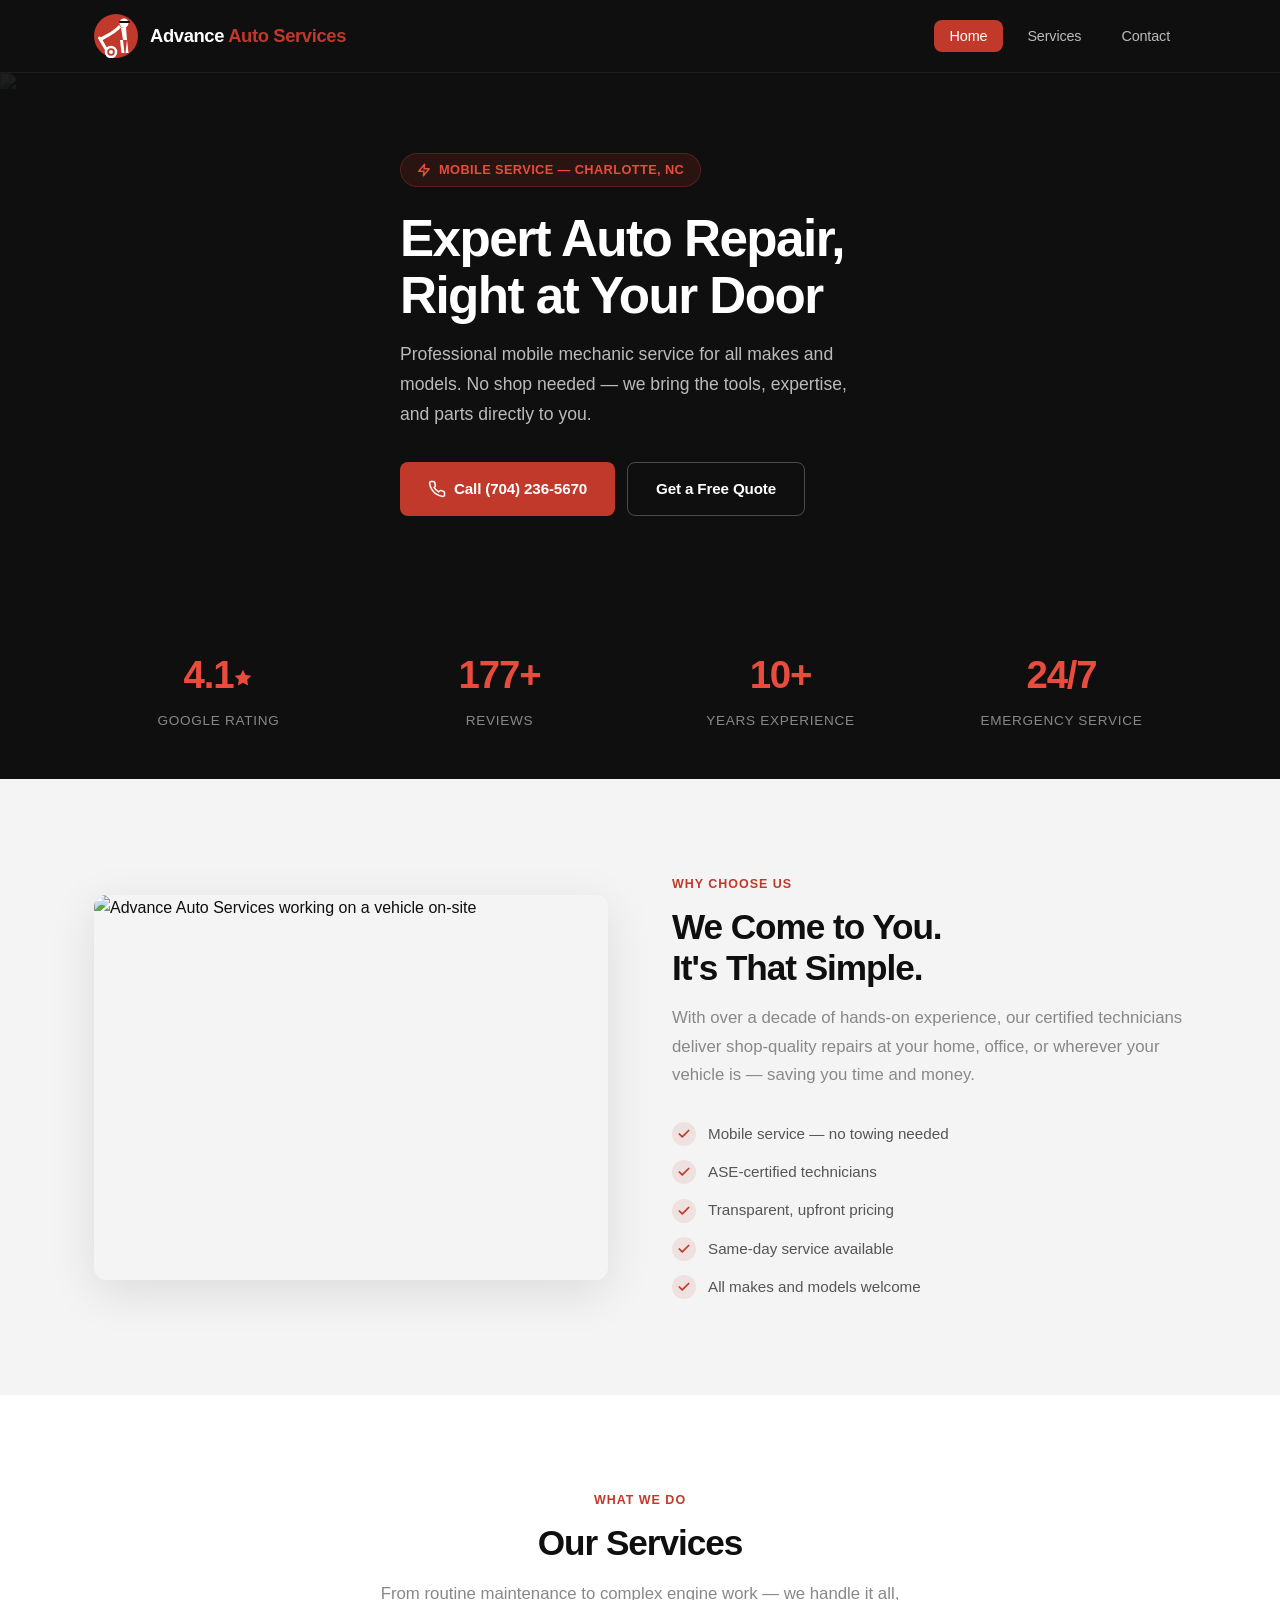
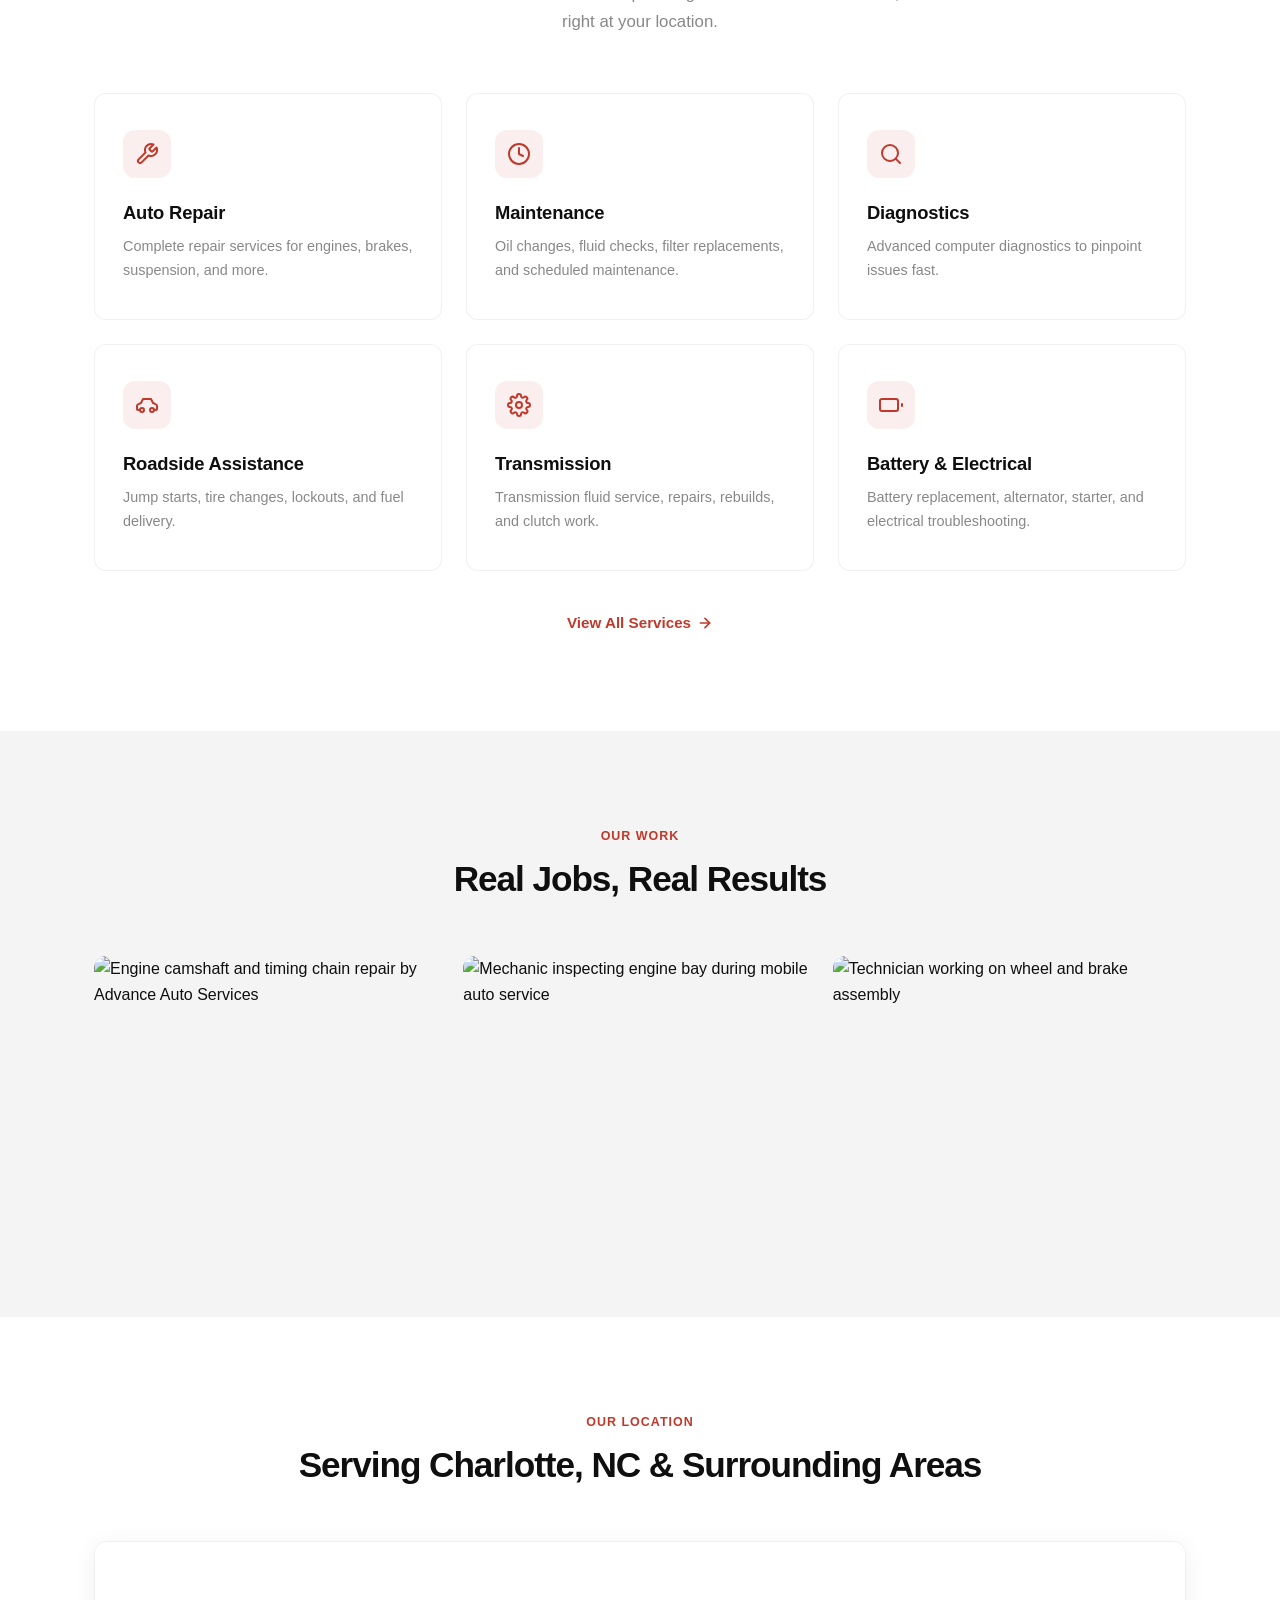
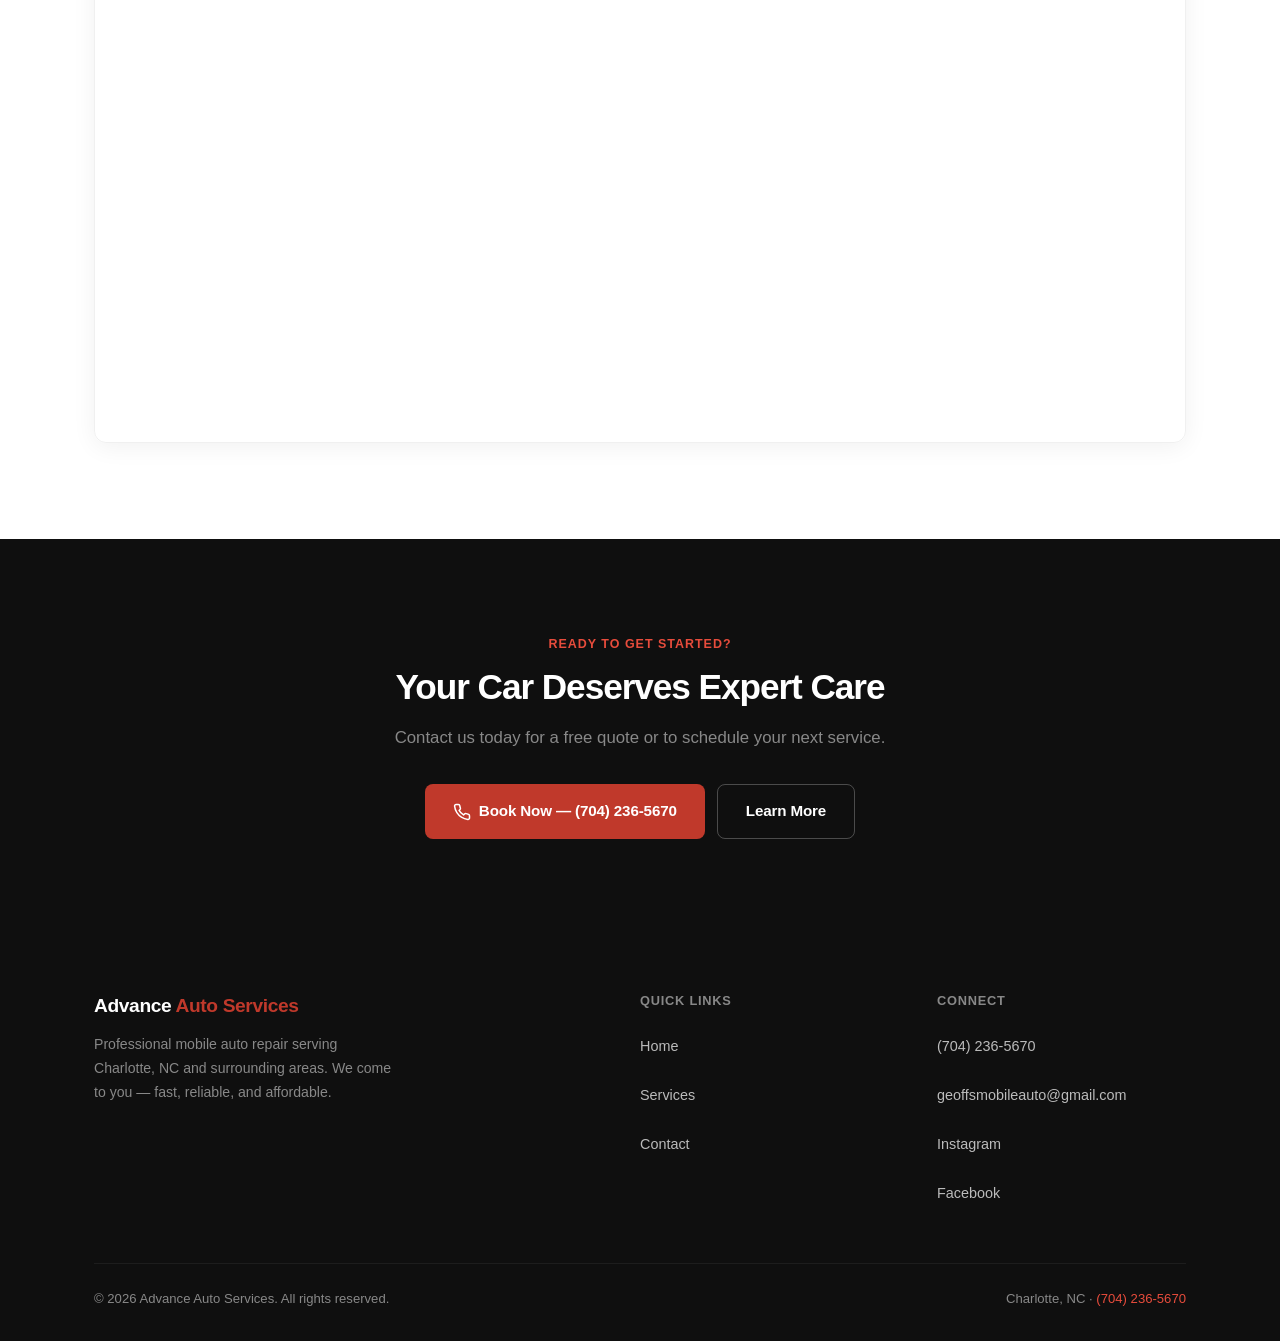
==== commit 1f855fbf: "Replace broken logo img with inline SVG mechanic illustration" ====
--- a/index.html
+++ b/index.html
@@ -37,7 +37,7 @@
     <nav class="navbar">
         <div class="container">
             <a href="index.html" class="logo">
-                <img src="assets/logo.webp" alt="Advance Auto Services Logo" class="logo-img" width="40" height="40">
+                <svg xmlns="http://www.w3.org/2000/svg" viewBox="0 0 44 44" width="44" height="44" class="logo-img" aria-hidden="true"><circle cx="22" cy="22" r="22" fill="#c0392b"/><circle cx="30" cy="9" r="4.5" fill="white"/><rect x="25" y="7" width="11" height="2" rx="1" fill="#111"/><path d="M27 13.5 C22 19 14 23 7 27 L5.5 24 C13 20 21 16 25 11 Z" fill="white"/><path d="M27 13.5 L32 13 L33 26 L29 26 Z" fill="white"/><path d="M29 26 L30.5 39 L27.5 39 L26 26 Z" fill="white"/><path d="M33 26 L34.5 39 L31.5 39 L33 26 Z" fill="white"/><line x1="5.5" y1="24" x2="12" y2="35" stroke="white" stroke-width="3" stroke-linecap="round"/><circle cx="17" cy="38" r="5" fill="none" stroke="white" stroke-width="2.5"/><circle cx="17" cy="38" r="2" fill="white"/></svg>
                 <span class="logo-text">Advance <span>Auto Services</span></span>
             </a>
             <button class="mobile-toggle" id="mobileToggle" aria-label="Toggle menu" aria-expanded="false" aria-controls="navLinks">
@@ -68,9 +68,9 @@
         </header>
         <section class="stats-bar" style="padding: 48px 0;"><div class="container"><div class="stats-grid"><div class="stat-item"><h3>4.1<svg width="20" height="20" viewBox="0 0 24 24" fill="currentColor"><polygon points="12 2 15.09 8.26 22 9.27 17 14.14 18.18 21.02 12 17.77 5.82 21.02 7 14.14 2 9.27 8.91 8.26 12 2"/></svg></h3><p>Google Rating</p></div><div class="stat-item"><h3>177+</h3><p>Reviews</p></div><div class="stat-item"><h3>10+</h3><p>Years Experience</p></div><div class="stat-item"><h3>24/7</h3><p>Emergency Service</p></div></div></div></section>
         <section class="about"><div class="container"><div class="about-grid"><div class="about-image"><img src="assets/o (2).webp" alt="Advance Auto Services working on a vehicle on-site" width="800" height="600" loading="lazy"></div><div class="about-text"><p class="section-label">Why Choose Us</p><h2 class="section-title">We Come to You.<br>It's That Simple.</h2><p class="section-subtitle">With over a decade of hands-on experience, our certified technicians deliver shop-quality repairs at your home, office, or wherever your vehicle is — saving you time and money.</p><ul class="features-list"><li><span class="check"><svg width="14" height="14" viewBox="0 0 24 24" fill="none" stroke="currentColor" stroke-width="3" stroke-linecap="round" stroke-linejoin="round"><polyline points="20 6 9 17 4 12"/></svg></span> Mobile service — no towing needed</li><li><span class="check"><svg width="14" height="14" viewBox="0 0 24 24" fill="none" stroke="currentColor" stroke-width="3" stroke-linecap="round" stroke-linejoin="round"><polyline points="20 6 9 17 4 12"/></svg></span> ASE-certified technicians</li><li><span class="check"><svg width="14" height="14" viewBox="0 0 24 24" fill="none" stroke="currentColor" stroke-width="3" stroke-linecap="round" stroke-linejoin="round"><polyline points="20 6 9 17 4 12"/></svg></span> Transparent, upfront pricing</li><li><span class="check"><svg width="14" height="14" viewBox="0 0 24 24" fill="none" stroke="currentColor" stroke-width="3" stroke-linecap="round" stroke-linejoin="round"><polyline points="20 6 9 17 4 12"/></svg></span> Same-day service available</li><li><span class="check"><svg width="14" height="14" viewBox="0 0 24 24" fill="none" stroke="currentColor" stroke-width="3" stroke-linecap="round" stroke-linejoin="round"><polyline points="20 6 9 17 4 12"/></svg></span> All makes and models welcome</li></ul></div></div></div></section>
-        <section class="services-preview"><div class="container"><div class="section-header text-center"><p class="section-label">What We Do</p><h2 class="section-title">Our Services</h2><p class="section-subtitle mx-auto">From routine maintenance to complex engine work — we handle it all, right at your location.</p></div><div class="services-grid"><div class="service-card"><div class="service-icon"><svg width="24" height="24" viewBox="0 0 24 24" fill="none" stroke="var(--primary)" stroke-width="2" stroke-linecap="round" stroke-linejoin="round"><path d="M14.7 6.3a1 1 0 0 0 0 1.4l1.6 1.6a1 1 0 0 0 1.4 0l3.77-3.77a6 6 0 0 1-7.94 7.94l-6.91 6.91a2.12 2.12 0 0 1-3-3l6.91-6.91a6 6 0 0 1 7.94-7.94l-3.76 3.76z"/></svg></div><h3>Auto Repair</h3><p>Complete repair services for engines, brakes, suspension, and more.</p></div><div class="service-card"><div class="service-icon"><svg width="24" height="24" viewBox="0 0 24 24" fill="none" stroke="var(--primary)" stroke-width="2" stroke-linecap="round" stroke-linejoin="round"><path d="M12 22c5.523 0 10-4.477 10-10S17.523 2 12 2 2 6.477 2 12s4.477 10 10 10z"/><path d="M12 6v6l4 2"/></svg></div><h3>Maintenance</h3><p>Oil changes, fluid checks, filter replacements, and scheduled maintenance.</p></div><div class="service-card"><div class="service-icon"><svg width="24" height="24" viewBox="0 0 24 24" fill="none" stroke="var(--primary)" stroke-width="2" stroke-linecap="round" stroke-linejoin="round"><circle cx="11" cy="11" r="8"/><line x1="21" y1="21" x2="16.65" y2="16.65"/></svg></div><h3>Diagnostics</h3><p>Advanced computer diagnostics to pinpoint issues fast.</p></div><div class="service-card"><div class="service-icon"><svg width="24" height="24" viewBox="0 0 24 24" fill="none" stroke="var(--primary)" stroke-width="2" stroke-linecap="round" stroke-linejoin="round"><path d="M19 17h2c.6 0 1-.4 1-1v-3c0-.9-.7-1.7-1.5-1.9L18 10l-2-4H8L6 10l-2.5 1.1C2.7 11.3 2 12.1 2 13v3c0 .6.4 1 1 1h2"/><circle cx="7" cy="17" r="2"/><circle cx="17" cy="17" r="2"/></svg></div><h3>Roadside Assistance</h3><p>Jump starts, tire changes, lockouts, and fuel delivery.</p></div><div class="service-card"><div class="service-icon"><svg width="24" height="24" viewBox="0 0 24 24" fill="none" stroke="var(--primary)" stroke-width="2" stroke-linecap="round" stroke-linejoin="round"><circle cx="12" cy="12" r="3"/><path d="M19.4 15a1.65 1.65 0 0 0 .33 1.82l.06.06a2 2 0 0 1-2.83 2.83l-.06-.06a1.65 1.65 0 0 0-1.82-.33 1.65 1.65 0 0 0-1 1.51V21a2 2 0 0 1-4 0v-.09A1.65 1.65 0 0 0 9 19.4a1.65 1.65 0 0 0-1.82.33l-.06.06a2 2 0 0 1-2.83-2.83l.06-.06A1.65 1.65 0 0 0 4.68 15a1.65 1.65 0 0 0-1.51-1H3a2 2 0 0 1 0-4h.09A1.65 1.65 0 0 0 4.6 9a1.65 1.65 0 0 0-.33-1.82l-.06-.06a2 2 0 0 1 2.83-2.83l.06.06A1.65 1.65 0 0 0 9 4.68a1.65 1.65 0 0 0 1-1.51V3a2 2 0 0 1 4 0v.09a1.65 1.65 0 0 0 1 1.51 1.65 1.65 0 0 0 1.82-.33l.06-.06a2 2 0 0 1 2.83 2.83l-.06.06A1.65 1.65 0 0 0 19.4 9a1.65 1.65 0 0 0 1.51 1H21a2 2 0 0 1 0 4h-.09a1.65 1.65 0 0 0-1.51 1z"/></svg></div><h3>Transmission</h3><p>Transmission fluid service, repairs, rebuilds, and clutch work.</p></div><div class="service-card"><div class="service-icon"><svg width="24" height="24" viewBox="0 0 24 24" fill="none" stroke="var(--primary)" stroke-width="2" stroke-linecap="round" stroke-linejoin="round"><rect x="1" y="6" width="18" height="12" rx="2"/><line x1="23" y1="13" x2="23" y2="11"/></svg></div><h3>Battery & Electrical</h3><p>Battery replacement, alternator, starter, and electrical troubleshooting.</p></div></div><div class="text-center"><a href="services.html" class="view-all">View All Services <svg width="16" height="16" viewBox="0 0 24 24" fill="none" stroke="currentColor" stroke-width="2.5" stroke-linecap="round" stroke-linejoin="round"><line x1="5" y1="12" x2="19" y2="12"/><polyline points="12 5 19 12 12 19"/></svg></a></div></div></section>
+        <section class="services-preview"><div class="container"><div class="section-header text-center"><p class="section-label">What We Do</p><h2 class="section-title">Our Services</h2><p class="section-subtitle mx-auto">From routine maintenance to complex engine work — we handle it all, right at your location.</p></div><div class="services-grid"><div class="service-card"><div class="service-icon"><svg width="24" height="24" viewBox="0 0 24 24" fill="none" stroke="var(--primary)" stroke-width="2" stroke-linecap="round" stroke-linejoin="round"><path d="M14.7 6.3a1 1 0 0 0 0 1.4l1.6 1.6a1 1 0 0 0 1.4 0l3.77-3.77a6 6 0 0 1-7.94 7.94l-6.91 6.91a2.12 2.12 0 0 1-3-3l6.91-6.91a6 6 0 0 1 7.94-7.94l-3.76 3.76z"/></svg></div><h3>Auto Repair</h3><p>Complete repair services for engines, brakes, suspension, and more.</p></div><div class="service-card"><div class="service-icon"><svg width="24" height="24" viewBox="0 0 24 24" fill="none" stroke="var(--primary)" stroke-width="2" stroke-linecap="round" stroke-linejoin="round"><path d="M12 22c5.523 0 10-4.477 10-10S17.523 2 12 2 2 6.477 2 12s4.477 10 10 10z"/><path d="M12 6v6l4 2"/></svg></div><h3>Maintenance</h3><p>Oil changes, fluid checks, filter replacements, and scheduled maintenance.</p></div><div class="service-card"><div class="service-icon"><svg width="24" height="24" viewBox="0 0 24 24" fill="none" stroke="var(--primary)" stroke-width="2" stroke-linecap="round" stroke-linejoin="round"><circle cx="11" cy="11" r="8"/><line x1="21" y1="21" x2="16.65" y2="16.65"/></svg></div><h3>Diagnostics</h3><p>Advanced computer diagnostics to pinpoint issues fast.</p></div><div class="service-card"><div class="service-icon"><svg width="24" height="24" viewBox="0 0 24 24" fill="none" stroke="var(--primary)" stroke-width="2" stroke-linecap="round" stroke-linejoin="round"><path d="M19 17h2c.6 0 1-.4 1-1v-3c0-.9-.7-1.7-1.5-1.9L18 10l-2-4H8L6 10l-2.5 1.1C2.7 11.3 2 12.1 2 13v3c0 .6.4 1 1 1h2"/><circle cx="7" cy="17" r="2"/><circle cx="17" cy="17" r="2"/></svg></div><h3>Roadside Assistance</h3><p>Jump starts, tire changes, lockouts, and fuel delivery.</p></div><div class="service-card"><div class="service-icon"><svg width="24" height="24" viewBox="0 0 24 24" fill="none" stroke="var(--primary)" stroke-width="2" stroke-linecap="round" stroke-linejoin="round"><circle cx="12" cy="12" r="3"/><path d="M19.4 15a1.65 1.65 0 0 0 .33 1.82l.06.06a2 2 0 0 1-2.83 2.83l-.06-.06a1.65 1.65 0 0 0-1.82-.33 1.65 1.65 0 0 0-1 1.51V21a2 2 0 0 1-4 0v-.09A1.65 1.65 0 0 0 9 19.4a1.65 1.65 0 0 0-1.82.33l-.06.06a2 2 0 0 1-2.83-2.83l.06-.06A1.65 1.65 0 0 0 4.68 15a1.65 1.65 0 0 0-1.51-1H3a2 2 0 0 1 0-4h.09A1.65 1.65 0 0 0 4.6 9a1.65 1.65 0 0 0-.33-1.82l-.06-.06a2 2 0 0 1 2.83-2.83l.06.06A1.65 1.65 0 0 0 9 4.68a1.65 1.65 0 0 0 1-1.51V3a2 2 0 0 1 4 0v.09a1.65 1.65 0 0 0 1 1.51 1.65 1.65 0 0 0 1.82-.33l.06-.06a2 2 0 0 1 2.83 2.83l-.06.06A1.65 1.65 0 0 0 19.4 9a1.65 1.65 0 0 0 1.51 1H21a2 2 0 0 1 0 4h-.09a1.65 1.65 0 0 0-1.51 1z"/></svg></div><h3>Transmission</h3><p>Transmission fluid service, repairs, rebuilds, and clutch work.</p></div><div class="service-card"><div class="service-icon"><svg width="24" height="24" viewBox="0 0 24 24" fill="none" stroke="var(--primary)" stroke-width="2" stroke-linecap="round" stroke-linejoin="round"><rect x="1" y="6" width="18" height="12" rx="2"/><line x1="23" y1="13" x2="23" y2="11"/></svg></div><h3>Battery &amp; Electrical</h3><p>Battery replacement, alternator, starter, and electrical troubleshooting.</p></div></div><div class="text-center"><a href="services.html" class="view-all">View All Services <svg width="16" height="16" viewBox="0 0 24 24" fill="none" stroke="currentColor" stroke-width="2.5" stroke-linecap="round" stroke-linejoin="round"><line x1="5" y1="12" x2="19" y2="12"/><polyline points="12 5 19 12 12 19"/></svg></a></div></div></section>
         <section class="gallery"><div class="container"><div class="section-header text-center"><p class="section-label">Our Work</p><h2 class="section-title">Real Jobs, Real Results</h2></div><div class="gallery-grid"><div class="gallery-item"><img src="assets/o.webp" alt="Engine camshaft and timing chain repair by Advance Auto Services" width="800" height="600" loading="lazy"></div><div class="gallery-item"><img src="assets/pexels-19x14-8478259.webp" alt="Mechanic inspecting engine bay during mobile auto service" width="800" height="600" loading="lazy"></div><div class="gallery-item"><img src="assets/pexels-najim-kurfi-483155737-36044141.webp" alt="Technician working on wheel and brake assembly" width="800" height="600" loading="lazy"></div></div></div></section>
-        <section class="location-section"><div class="container"><div class="section-header text-center"><p class="section-label">Our Location</p><h2 class="section-title">Serving Charlotte, NC & Surrounding Areas</h2></div><div class="map-wrapper"><div id="map" class="leaflet-map"></div></div></div></section>
+        <section class="location-section"><div class="container"><div class="section-header text-center"><p class="section-label">Our Location</p><h2 class="section-title">Serving Charlotte, NC &amp; Surrounding Areas</h2></div><div class="map-wrapper"><div id="map" class="leaflet-map"></div></div></div></section>
         <section class="cta-section"><div class="container"><p class="section-label" style="color: var(--primary-light);">Ready to Get Started?</p><h2 class="section-title" style="color: var(--white);">Your Car Deserves Expert Care</h2><p class="section-subtitle mx-auto" style="color: var(--gray-500);">Contact us today for a free quote or to schedule your next service.</p><div class="cta-actions"><a href="tel:+17042365670" class="btn btn-primary"><svg width="18" height="18" viewBox="0 0 24 24" fill="none" stroke="currentColor" stroke-width="2" stroke-linecap="round" stroke-linejoin="round"><path d="M22 16.92v3a2 2 0 0 1-2.18 2 19.79 19.79 0 0 1-8.63-3.07 19.5 19.5 0 0 1-6-6 19.79 19.79 0 0 1-3.07-8.67A2 2 0 0 1 4.11 2h3a2 2 0 0 1 2 1.72c.127.96.361 1.903.7 2.81a2 2 0 0 1-.45 2.11L8.09 9.91a16 16 0 0 0 6 6l1.27-1.27a2 2 0 0 1 2.11-.45c.907.339 1.85.573 2.81.7A2 2 0 0 1 22 16.92z"/></svg>Book Now — (704) 236-5670</a><a href="contact.html" class="btn btn-outline">Learn More</a></div></div></section>
     </main>
     <footer><div class="container"><div class="footer-grid"><div class="footer-brand"><span class="logo-text">Advance <span style="color:var(--primary);">Auto Services</span></span><p>Professional mobile auto repair serving Charlotte, NC and surrounding areas. We come to you — fast, reliable, and affordable.</p></div><div class="footer-col"><h4>Quick Links</h4><ul><li><a href="index.html">Home</a></li><li><a href="services.html">Services</a></li><li><a href="contact.html">Contact</a></li></ul></div><div class="footer-col"><h4>Connect</h4><ul><li><a href="tel:+17042365670">(704) 236-5670</a></li><li><a href="mailto:geoffsmobileauto@gmail.com">geoffsmobileauto@gmail.com</a></li><li><a href="https://www.instagram.com/geoffsmobileauto/" target="_blank" rel="noopener noreferrer">Instagram</a></li><li><a href="https://www.facebook.com/Geoffsmobileauto/" target="_blank" rel="noopener noreferrer">Facebook</a></li></ul></div></div><div class="footer-bottom"><p>&copy; <span class="copyright-year">2025</span> Advance Auto Services. All rights reserved.</p><p>Charlotte, NC &middot; <a href="tel:+17042365670">(704) 236-5670</a></p></div></div></footer>
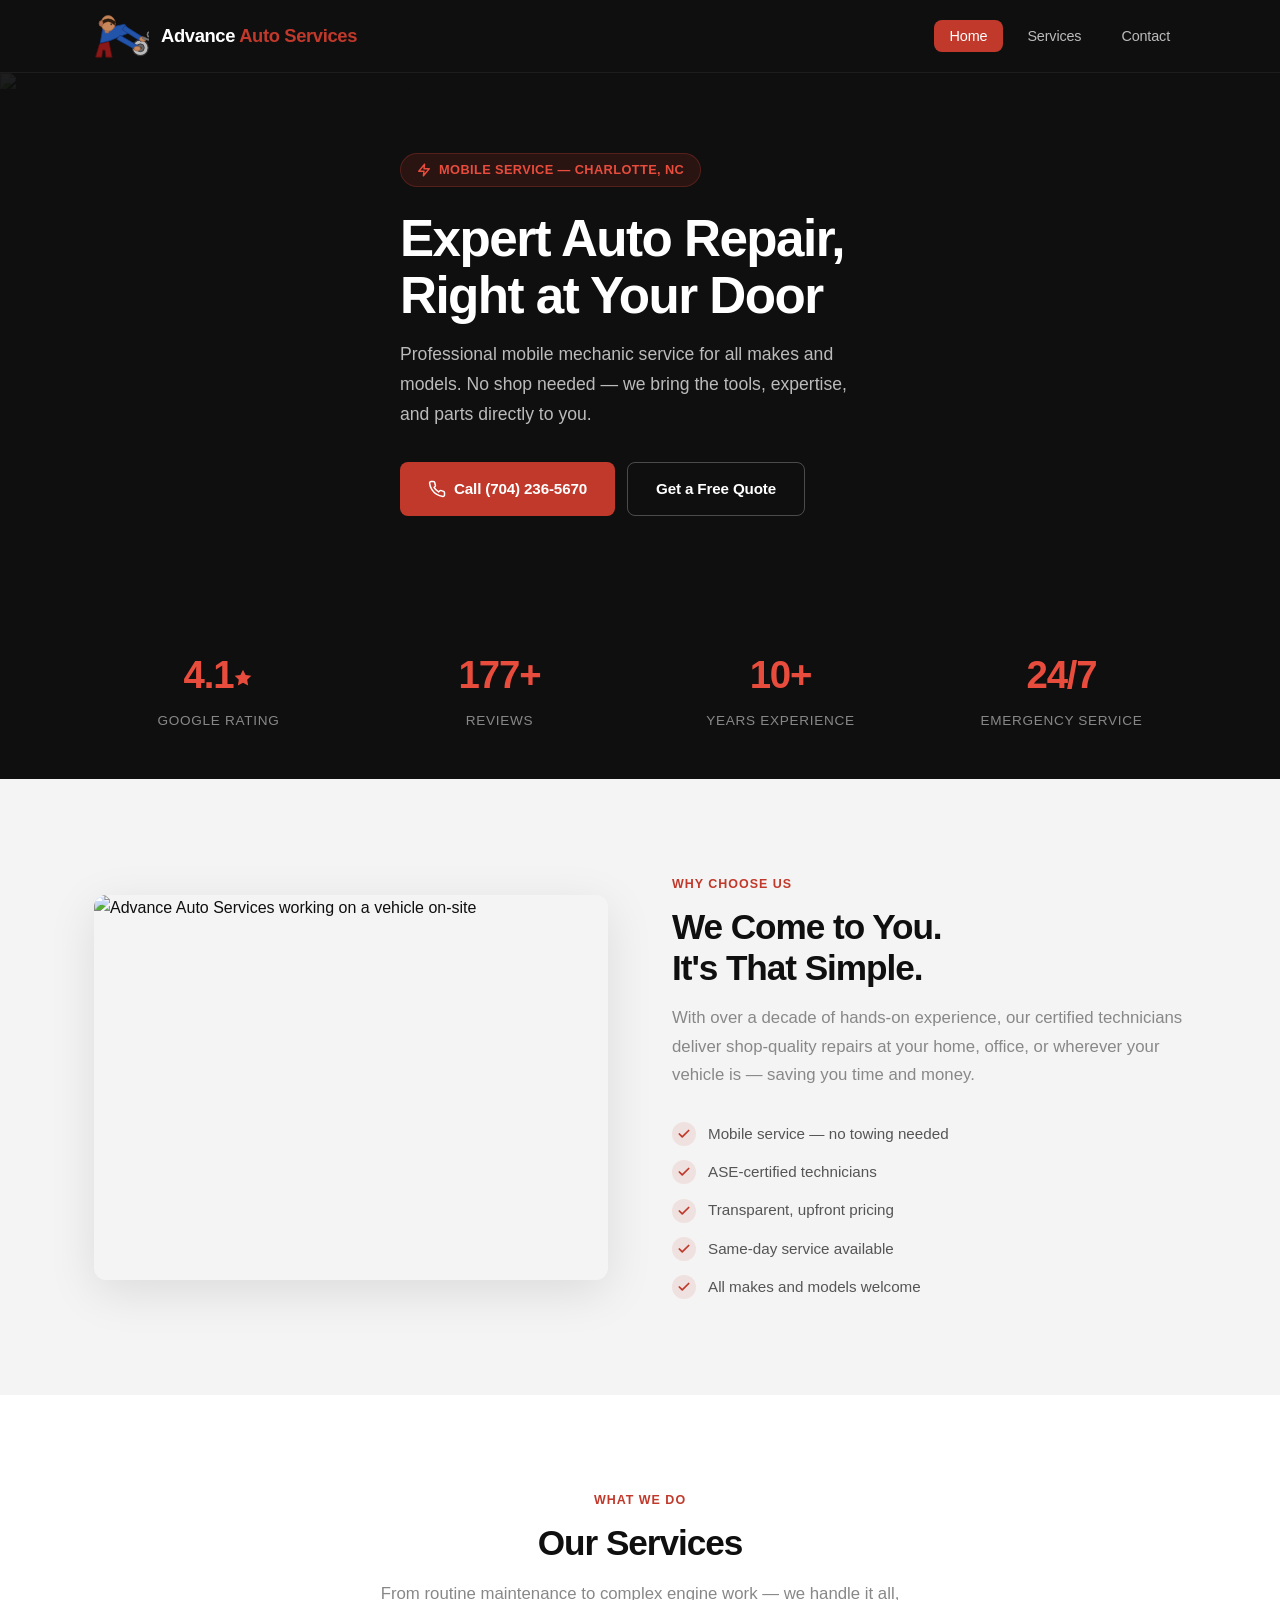
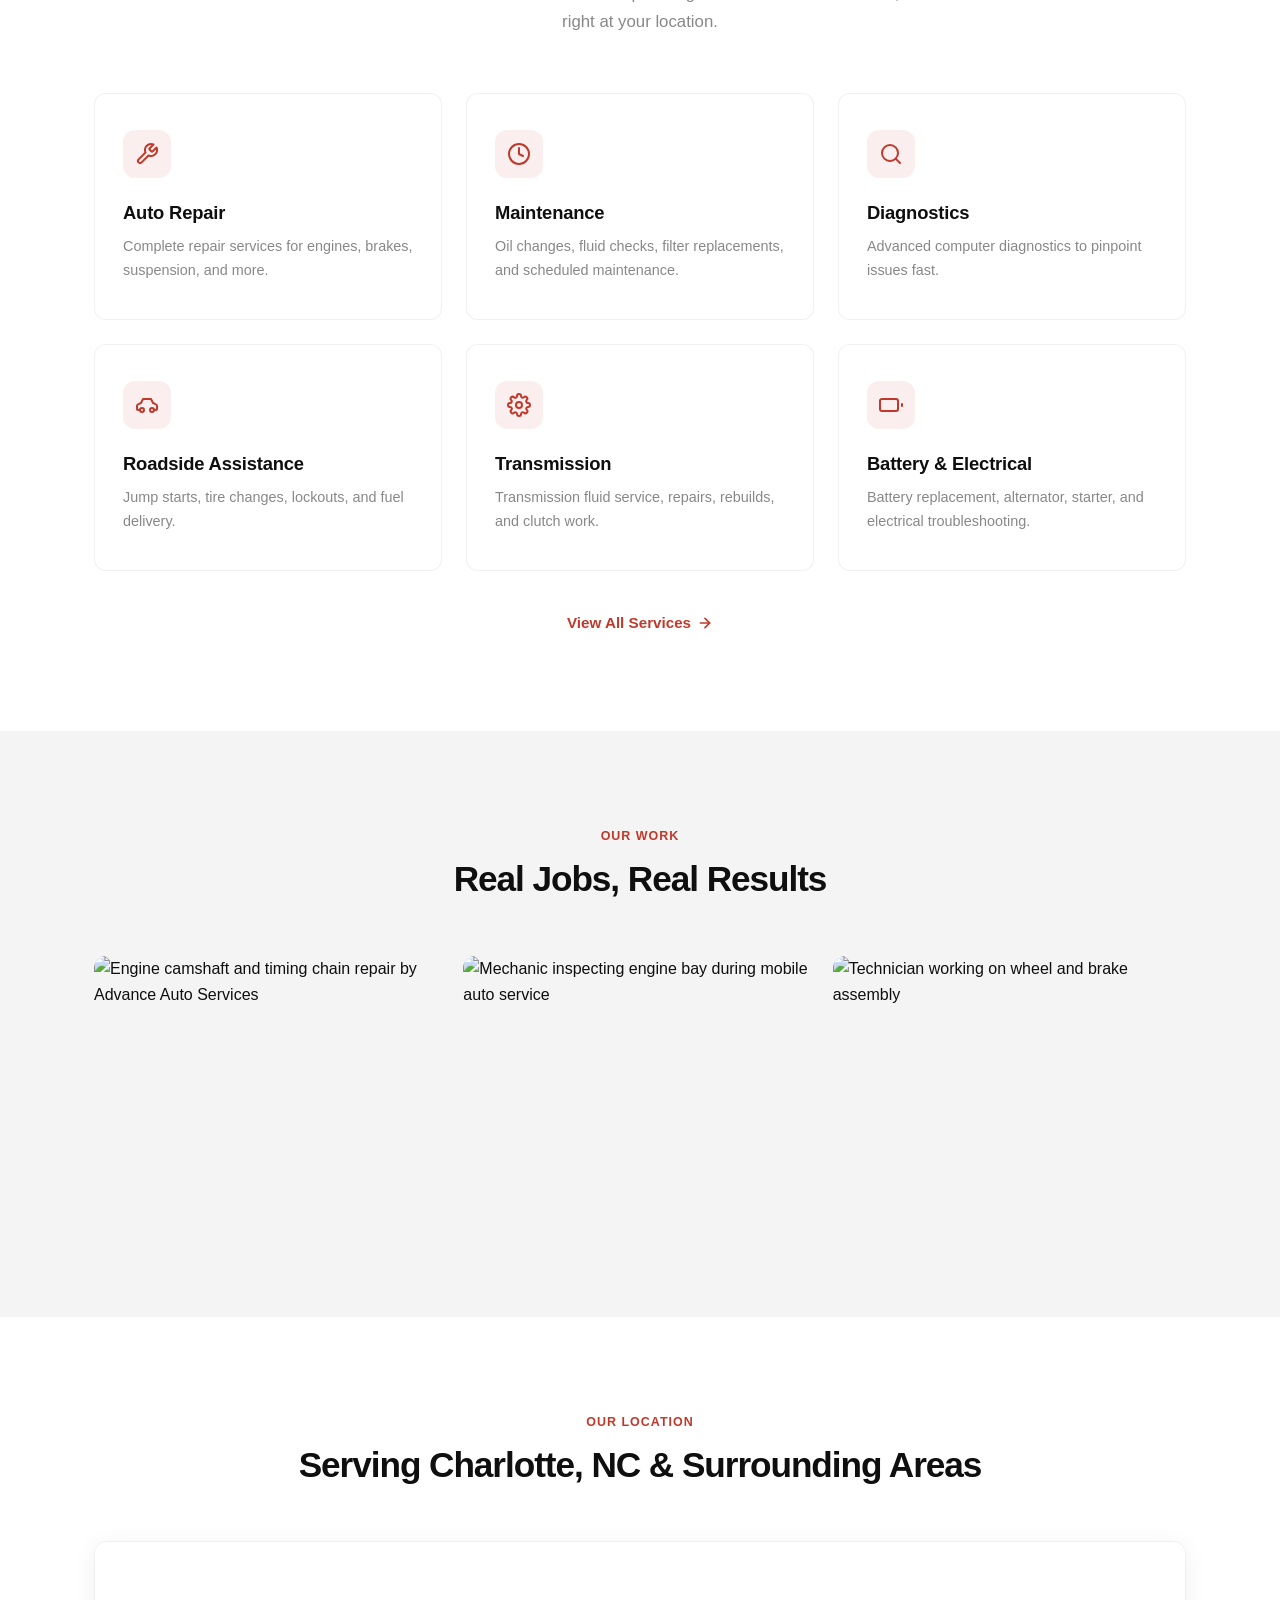
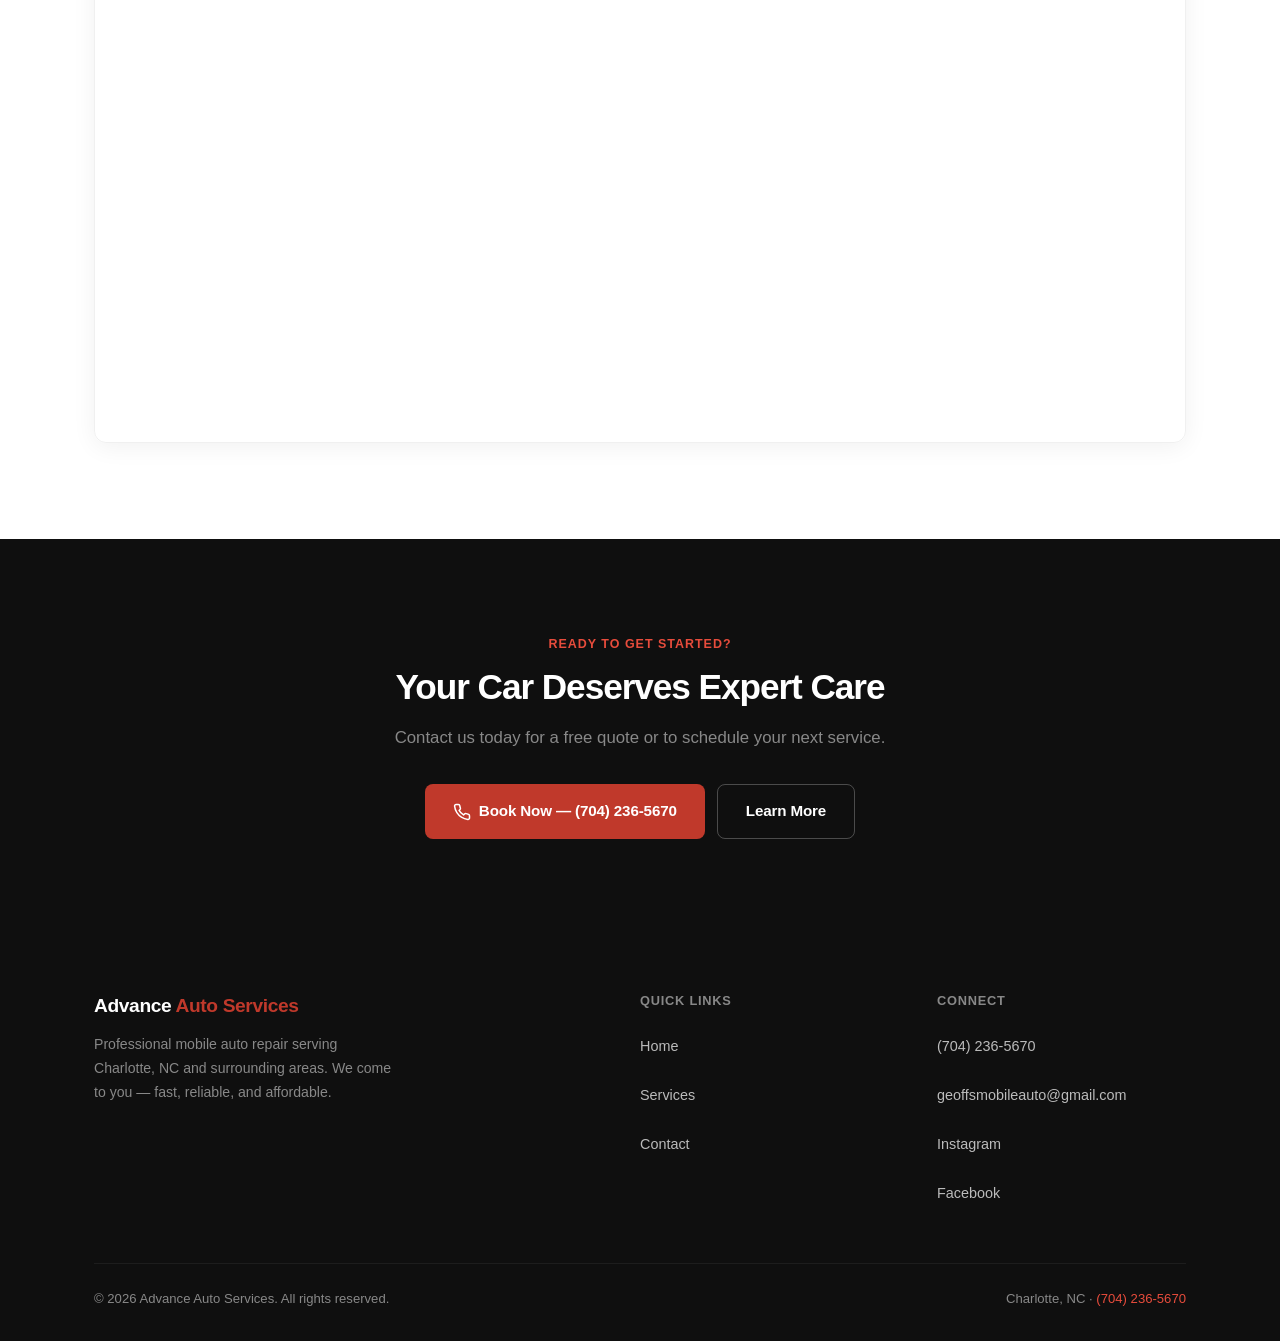
==== commit 5f251268: "Replace generic SVG logo with custom mechanic illustration Replaces the abstract SVG icon with a com" ====
--- a/index.html
+++ b/index.html
@@ -37,7 +37,7 @@
     <nav class="navbar">
         <div class="container">
             <a href="index.html" class="logo">
-                <svg xmlns="http://www.w3.org/2000/svg" viewBox="0 0 44 44" width="44" height="44" class="logo-img" aria-hidden="true"><circle cx="22" cy="22" r="22" fill="#c0392b"/><circle cx="30" cy="9" r="4.5" fill="white"/><rect x="25" y="7" width="11" height="2" rx="1" fill="#111"/><path d="M27 13.5 C22 19 14 23 7 27 L5.5 24 C13 20 21 16 25 11 Z" fill="white"/><path d="M27 13.5 L32 13 L33 26 L29 26 Z" fill="white"/><path d="M29 26 L30.5 39 L27.5 39 L26 26 Z" fill="white"/><path d="M33 26 L34.5 39 L31.5 39 L33 26 Z" fill="white"/><line x1="5.5" y1="24" x2="12" y2="35" stroke="white" stroke-width="3" stroke-linecap="round"/><circle cx="17" cy="38" r="5" fill="none" stroke="white" stroke-width="2.5"/><circle cx="17" cy="38" r="2" fill="white"/></svg>
+                <svg xmlns="http://www.w3.org/2000/svg" viewBox="0 0 70 56" height="44" width="auto" class="logo-img" aria-hidden="true"><circle cx="59" cy="43" r="10" fill="#bbb" stroke="#333" stroke-width="1.5"/><circle cx="59" cy="43" r="5" fill="#666" stroke="#333" stroke-width="1"/><circle cx="59" cy="43" r="2" fill="#444"/><path d="M7 38 L19 35 L23 55 L15 55 L14 46 L11 46 L10 55 L2 55 Z" fill="#8b1818" stroke="#5a0e0e" stroke-width="1"/><path d="M8 37 L20 34 L47 23 L39 13 L11 19 Z" fill="#2255aa" stroke="#163d88" stroke-width="1"/><path d="M39 15 L63 30 L60 35 L36 20 Z" fill="#2255aa" stroke="#163d88" stroke-width="1"/><path d="M33 27 L57 41 L54 46 L29 32 Z" fill="#2255aa" stroke="#163d88" stroke-width="1"/><ellipse cx="62" cy="32" rx="4" ry="3" fill="#c8875a" stroke="#9d6240" stroke-width="0.8"/><rect x="62" y="29" width="10" height="2.5" rx="1.2" fill="#777" stroke="#444" stroke-width="0.5" transform="rotate(18 62 29)"/><circle cx="71" cy="26" r="3" fill="none" stroke="#777" stroke-width="2"/><ellipse cx="55" cy="44" rx="4" ry="3" fill="#c8875a" stroke="#9d6240" stroke-width="0.8"/><rect x="14" y="18" width="5" height="6" rx="1" fill="#c8875a" stroke="#9d6240" stroke-width="0.8"/><ellipse cx="18" cy="12" rx="9" ry="10" fill="#c8875a" stroke="#9d6240" stroke-width="1"/><path d="M9 10 Q18 2 27 10 L26 14 Q18 5 10 14 Z" fill="#2a1a0e" stroke="#1a0d05" stroke-width="0.5"/><ellipse cx="9" cy="12" rx="2.5" ry="3.5" fill="#b87050" stroke="#9d6240" stroke-width="0.8"/><circle cx="22" cy="13" r="1.2" fill="#333"/></svg>
                 <span class="logo-text">Advance <span>Auto Services</span></span>
             </a>
             <button class="mobile-toggle" id="mobileToggle" aria-label="Toggle menu" aria-expanded="false" aria-controls="navLinks">
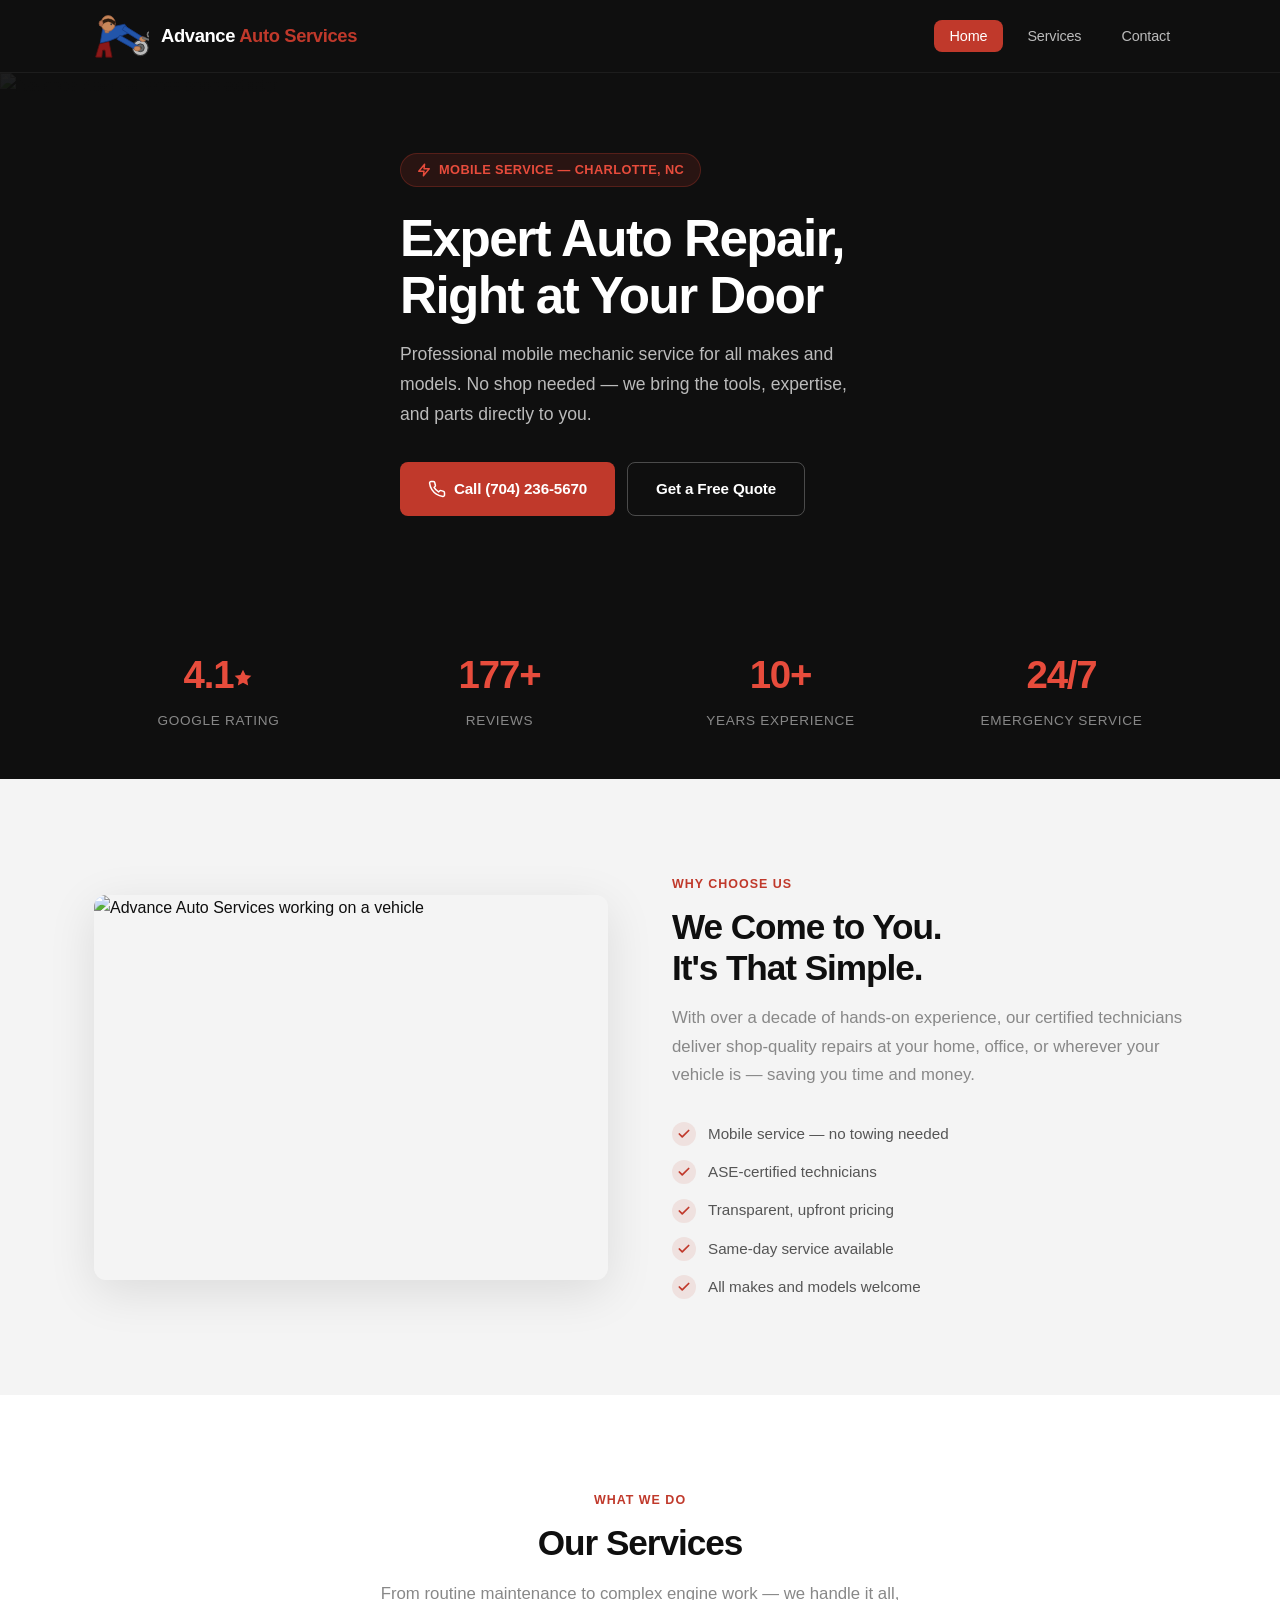
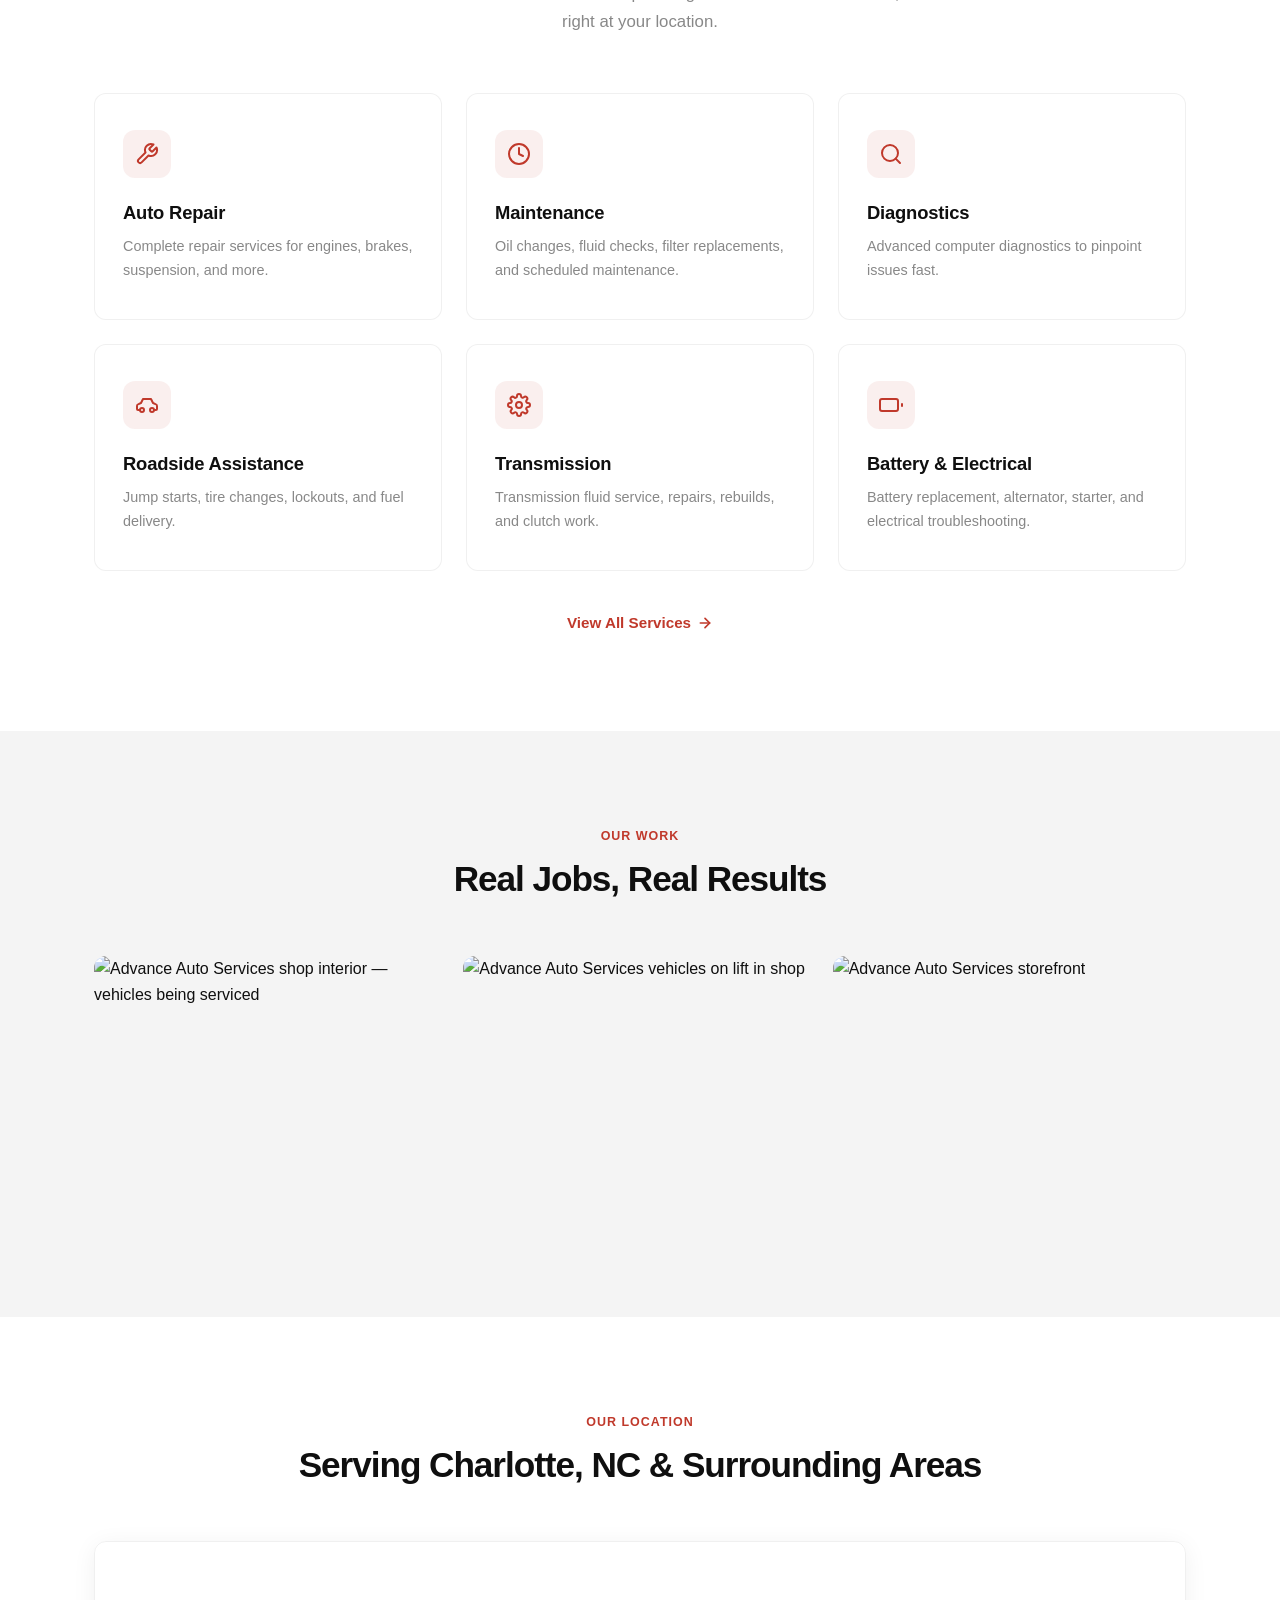
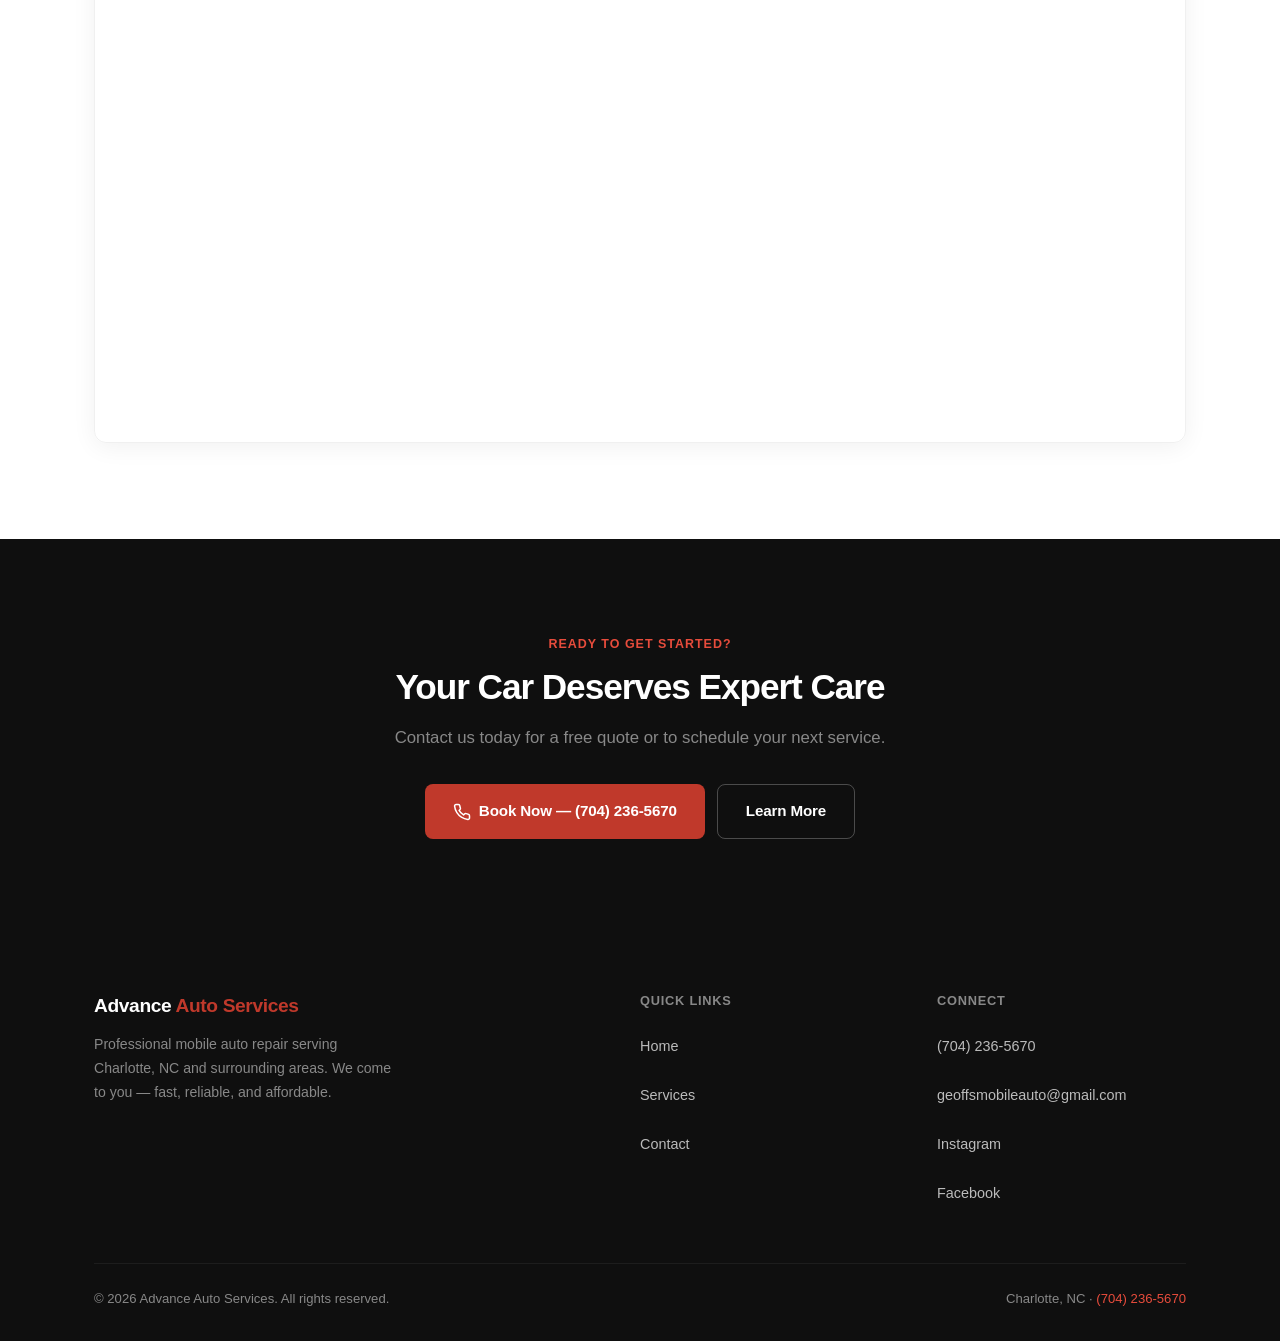
==== commit 08a9562d: "Update image references to real shop photos Points all broken placeholder filenames at the three act" ====
--- a/index.html
+++ b/index.html
@@ -52,7 +52,7 @@
     </nav>
     <main>
         <header class="hero">
-            <div class="hero-bg"><img src="assets/o (3).webp" alt="Advance Auto Services banner with tools and engine parts" width="1200" height="800" fetchpriority="high" loading="eager" decoding="sync"></div>
+            <div class="hero-bg"><img src="assets/shop-exterior.jpg" alt="Advance Auto Services shop exterior" width="1200" height="800" fetchpriority="high" loading="eager" decoding="sync"></div>
             <div class="hero-overlay"></div>
             <div class="container">
                 <div class="hero-content">
@@ -67,9 +67,9 @@
             </div>
         </header>
         <section class="stats-bar" style="padding: 48px 0;"><div class="container"><div class="stats-grid"><div class="stat-item"><h3>4.1<svg width="20" height="20" viewBox="0 0 24 24" fill="currentColor"><polygon points="12 2 15.09 8.26 22 9.27 17 14.14 18.18 21.02 12 17.77 5.82 21.02 7 14.14 2 9.27 8.91 8.26 12 2"/></svg></h3><p>Google Rating</p></div><div class="stat-item"><h3>177+</h3><p>Reviews</p></div><div class="stat-item"><h3>10+</h3><p>Years Experience</p></div><div class="stat-item"><h3>24/7</h3><p>Emergency Service</p></div></div></div></section>
-        <section class="about"><div class="container"><div class="about-grid"><div class="about-image"><img src="assets/o (2).webp" alt="Advance Auto Services working on a vehicle on-site" width="800" height="600" loading="lazy"></div><div class="about-text"><p class="section-label">Why Choose Us</p><h2 class="section-title">We Come to You.<br>It's That Simple.</h2><p class="section-subtitle">With over a decade of hands-on experience, our certified technicians deliver shop-quality repairs at your home, office, or wherever your vehicle is — saving you time and money.</p><ul class="features-list"><li><span class="check"><svg width="14" height="14" viewBox="0 0 24 24" fill="none" stroke="currentColor" stroke-width="3" stroke-linecap="round" stroke-linejoin="round"><polyline points="20 6 9 17 4 12"/></svg></span> Mobile service — no towing needed</li><li><span class="check"><svg width="14" height="14" viewBox="0 0 24 24" fill="none" stroke="currentColor" stroke-width="3" stroke-linecap="round" stroke-linejoin="round"><polyline points="20 6 9 17 4 12"/></svg></span> ASE-certified technicians</li><li><span class="check"><svg width="14" height="14" viewBox="0 0 24 24" fill="none" stroke="currentColor" stroke-width="3" stroke-linecap="round" stroke-linejoin="round"><polyline points="20 6 9 17 4 12"/></svg></span> Transparent, upfront pricing</li><li><span class="check"><svg width="14" height="14" viewBox="0 0 24 24" fill="none" stroke="currentColor" stroke-width="3" stroke-linecap="round" stroke-linejoin="round"><polyline points="20 6 9 17 4 12"/></svg></span> Same-day service available</li><li><span class="check"><svg width="14" height="14" viewBox="0 0 24 24" fill="none" stroke="currentColor" stroke-width="3" stroke-linecap="round" stroke-linejoin="round"><polyline points="20 6 9 17 4 12"/></svg></span> All makes and models welcome</li></ul></div></div></div></section>
+        <section class="about"><div class="container"><div class="about-grid"><div class="about-image"><img src="assets/shop-interior-1.jpg" alt="Advance Auto Services working on a vehicle" width="800" height="600" loading="lazy"></div><div class="about-text"><p class="section-label">Why Choose Us</p><h2 class="section-title">We Come to You.<br>It's That Simple.</h2><p class="section-subtitle">With over a decade of hands-on experience, our certified technicians deliver shop-quality repairs at your home, office, or wherever your vehicle is — saving you time and money.</p><ul class="features-list"><li><span class="check"><svg width="14" height="14" viewBox="0 0 24 24" fill="none" stroke="currentColor" stroke-width="3" stroke-linecap="round" stroke-linejoin="round"><polyline points="20 6 9 17 4 12"/></svg></span> Mobile service — no towing needed</li><li><span class="check"><svg width="14" height="14" viewBox="0 0 24 24" fill="none" stroke="currentColor" stroke-width="3" stroke-linecap="round" stroke-linejoin="round"><polyline points="20 6 9 17 4 12"/></svg></span> ASE-certified technicians</li><li><span class="check"><svg width="14" height="14" viewBox="0 0 24 24" fill="none" stroke="currentColor" stroke-width="3" stroke-linecap="round" stroke-linejoin="round"><polyline points="20 6 9 17 4 12"/></svg></span> Transparent, upfront pricing</li><li><span class="check"><svg width="14" height="14" viewBox="0 0 24 24" fill="none" stroke="currentColor" stroke-width="3" stroke-linecap="round" stroke-linejoin="round"><polyline points="20 6 9 17 4 12"/></svg></span> Same-day service available</li><li><span class="check"><svg width="14" height="14" viewBox="0 0 24 24" fill="none" stroke="currentColor" stroke-width="3" stroke-linecap="round" stroke-linejoin="round"><polyline points="20 6 9 17 4 12"/></svg></span> All makes and models welcome</li></ul></div></div></div></section>
         <section class="services-preview"><div class="container"><div class="section-header text-center"><p class="section-label">What We Do</p><h2 class="section-title">Our Services</h2><p class="section-subtitle mx-auto">From routine maintenance to complex engine work — we handle it all, right at your location.</p></div><div class="services-grid"><div class="service-card"><div class="service-icon"><svg width="24" height="24" viewBox="0 0 24 24" fill="none" stroke="var(--primary)" stroke-width="2" stroke-linecap="round" stroke-linejoin="round"><path d="M14.7 6.3a1 1 0 0 0 0 1.4l1.6 1.6a1 1 0 0 0 1.4 0l3.77-3.77a6 6 0 0 1-7.94 7.94l-6.91 6.91a2.12 2.12 0 0 1-3-3l6.91-6.91a6 6 0 0 1 7.94-7.94l-3.76 3.76z"/></svg></div><h3>Auto Repair</h3><p>Complete repair services for engines, brakes, suspension, and more.</p></div><div class="service-card"><div class="service-icon"><svg width="24" height="24" viewBox="0 0 24 24" fill="none" stroke="var(--primary)" stroke-width="2" stroke-linecap="round" stroke-linejoin="round"><path d="M12 22c5.523 0 10-4.477 10-10S17.523 2 12 2 2 6.477 2 12s4.477 10 10 10z"/><path d="M12 6v6l4 2"/></svg></div><h3>Maintenance</h3><p>Oil changes, fluid checks, filter replacements, and scheduled maintenance.</p></div><div class="service-card"><div class="service-icon"><svg width="24" height="24" viewBox="0 0 24 24" fill="none" stroke="var(--primary)" stroke-width="2" stroke-linecap="round" stroke-linejoin="round"><circle cx="11" cy="11" r="8"/><line x1="21" y1="21" x2="16.65" y2="16.65"/></svg></div><h3>Diagnostics</h3><p>Advanced computer diagnostics to pinpoint issues fast.</p></div><div class="service-card"><div class="service-icon"><svg width="24" height="24" viewBox="0 0 24 24" fill="none" stroke="var(--primary)" stroke-width="2" stroke-linecap="round" stroke-linejoin="round"><path d="M19 17h2c.6 0 1-.4 1-1v-3c0-.9-.7-1.7-1.5-1.9L18 10l-2-4H8L6 10l-2.5 1.1C2.7 11.3 2 12.1 2 13v3c0 .6.4 1 1 1h2"/><circle cx="7" cy="17" r="2"/><circle cx="17" cy="17" r="2"/></svg></div><h3>Roadside Assistance</h3><p>Jump starts, tire changes, lockouts, and fuel delivery.</p></div><div class="service-card"><div class="service-icon"><svg width="24" height="24" viewBox="0 0 24 24" fill="none" stroke="var(--primary)" stroke-width="2" stroke-linecap="round" stroke-linejoin="round"><circle cx="12" cy="12" r="3"/><path d="M19.4 15a1.65 1.65 0 0 0 .33 1.82l.06.06a2 2 0 0 1-2.83 2.83l-.06-.06a1.65 1.65 0 0 0-1.82-.33 1.65 1.65 0 0 0-1 1.51V21a2 2 0 0 1-4 0v-.09A1.65 1.65 0 0 0 9 19.4a1.65 1.65 0 0 0-1.82.33l-.06.06a2 2 0 0 1-2.83-2.83l.06-.06A1.65 1.65 0 0 0 4.68 15a1.65 1.65 0 0 0-1.51-1H3a2 2 0 0 1 0-4h.09A1.65 1.65 0 0 0 4.6 9a1.65 1.65 0 0 0-.33-1.82l-.06-.06a2 2 0 0 1 2.83-2.83l.06.06A1.65 1.65 0 0 0 9 4.68a1.65 1.65 0 0 0 1-1.51V3a2 2 0 0 1 4 0v.09a1.65 1.65 0 0 0 1 1.51 1.65 1.65 0 0 0 1.82-.33l.06-.06a2 2 0 0 1 2.83 2.83l-.06.06A1.65 1.65 0 0 0 19.4 9a1.65 1.65 0 0 0 1.51 1H21a2 2 0 0 1 0 4h-.09a1.65 1.65 0 0 0-1.51 1z"/></svg></div><h3>Transmission</h3><p>Transmission fluid service, repairs, rebuilds, and clutch work.</p></div><div class="service-card"><div class="service-icon"><svg width="24" height="24" viewBox="0 0 24 24" fill="none" stroke="var(--primary)" stroke-width="2" stroke-linecap="round" stroke-linejoin="round"><rect x="1" y="6" width="18" height="12" rx="2"/><line x1="23" y1="13" x2="23" y2="11"/></svg></div><h3>Battery &amp; Electrical</h3><p>Battery replacement, alternator, starter, and electrical troubleshooting.</p></div></div><div class="text-center"><a href="services.html" class="view-all">View All Services <svg width="16" height="16" viewBox="0 0 24 24" fill="none" stroke="currentColor" stroke-width="2.5" stroke-linecap="round" stroke-linejoin="round"><line x1="5" y1="12" x2="19" y2="12"/><polyline points="12 5 19 12 12 19"/></svg></a></div></div></section>
-        <section class="gallery"><div class="container"><div class="section-header text-center"><p class="section-label">Our Work</p><h2 class="section-title">Real Jobs, Real Results</h2></div><div class="gallery-grid"><div class="gallery-item"><img src="assets/o.webp" alt="Engine camshaft and timing chain repair by Advance Auto Services" width="800" height="600" loading="lazy"></div><div class="gallery-item"><img src="assets/pexels-19x14-8478259.webp" alt="Mechanic inspecting engine bay during mobile auto service" width="800" height="600" loading="lazy"></div><div class="gallery-item"><img src="assets/pexels-najim-kurfi-483155737-36044141.webp" alt="Technician working on wheel and brake assembly" width="800" height="600" loading="lazy"></div></div></div></section>
+        <section class="gallery"><div class="container"><div class="section-header text-center"><p class="section-label">Our Work</p><h2 class="section-title">Real Jobs, Real Results</h2></div><div class="gallery-grid"><div class="gallery-item"><img src="assets/shop-interior-1.jpg" alt="Advance Auto Services shop interior — vehicles being serviced" width="800" height="600" loading="lazy"></div><div class="gallery-item"><img src="assets/shop-interior-2.jpg" alt="Advance Auto Services vehicles on lift in shop" width="800" height="600" loading="lazy"></div><div class="gallery-item"><img src="assets/shop-exterior.jpg" alt="Advance Auto Services storefront" width="800" height="600" loading="lazy"></div></div></div></section>
         <section class="location-section"><div class="container"><div class="section-header text-center"><p class="section-label">Our Location</p><h2 class="section-title">Serving Charlotte, NC &amp; Surrounding Areas</h2></div><div class="map-wrapper"><div id="map" class="leaflet-map"></div></div></div></section>
         <section class="cta-section"><div class="container"><p class="section-label" style="color: var(--primary-light);">Ready to Get Started?</p><h2 class="section-title" style="color: var(--white);">Your Car Deserves Expert Care</h2><p class="section-subtitle mx-auto" style="color: var(--gray-500);">Contact us today for a free quote or to schedule your next service.</p><div class="cta-actions"><a href="tel:+17042365670" class="btn btn-primary"><svg width="18" height="18" viewBox="0 0 24 24" fill="none" stroke="currentColor" stroke-width="2" stroke-linecap="round" stroke-linejoin="round"><path d="M22 16.92v3a2 2 0 0 1-2.18 2 19.79 19.79 0 0 1-8.63-3.07 19.5 19.5 0 0 1-6-6 19.79 19.79 0 0 1-3.07-8.67A2 2 0 0 1 4.11 2h3a2 2 0 0 1 2 1.72c.127.96.361 1.903.7 2.81a2 2 0 0 1-.45 2.11L8.09 9.91a16 16 0 0 0 6 6l1.27-1.27a2 2 0 0 1 2.11-.45c.907.339 1.85.573 2.81.7A2 2 0 0 1 22 16.92z"/></svg>Book Now — (704) 236-5670</a><a href="contact.html" class="btn btn-outline">Learn More</a></div></div></section>
     </main>
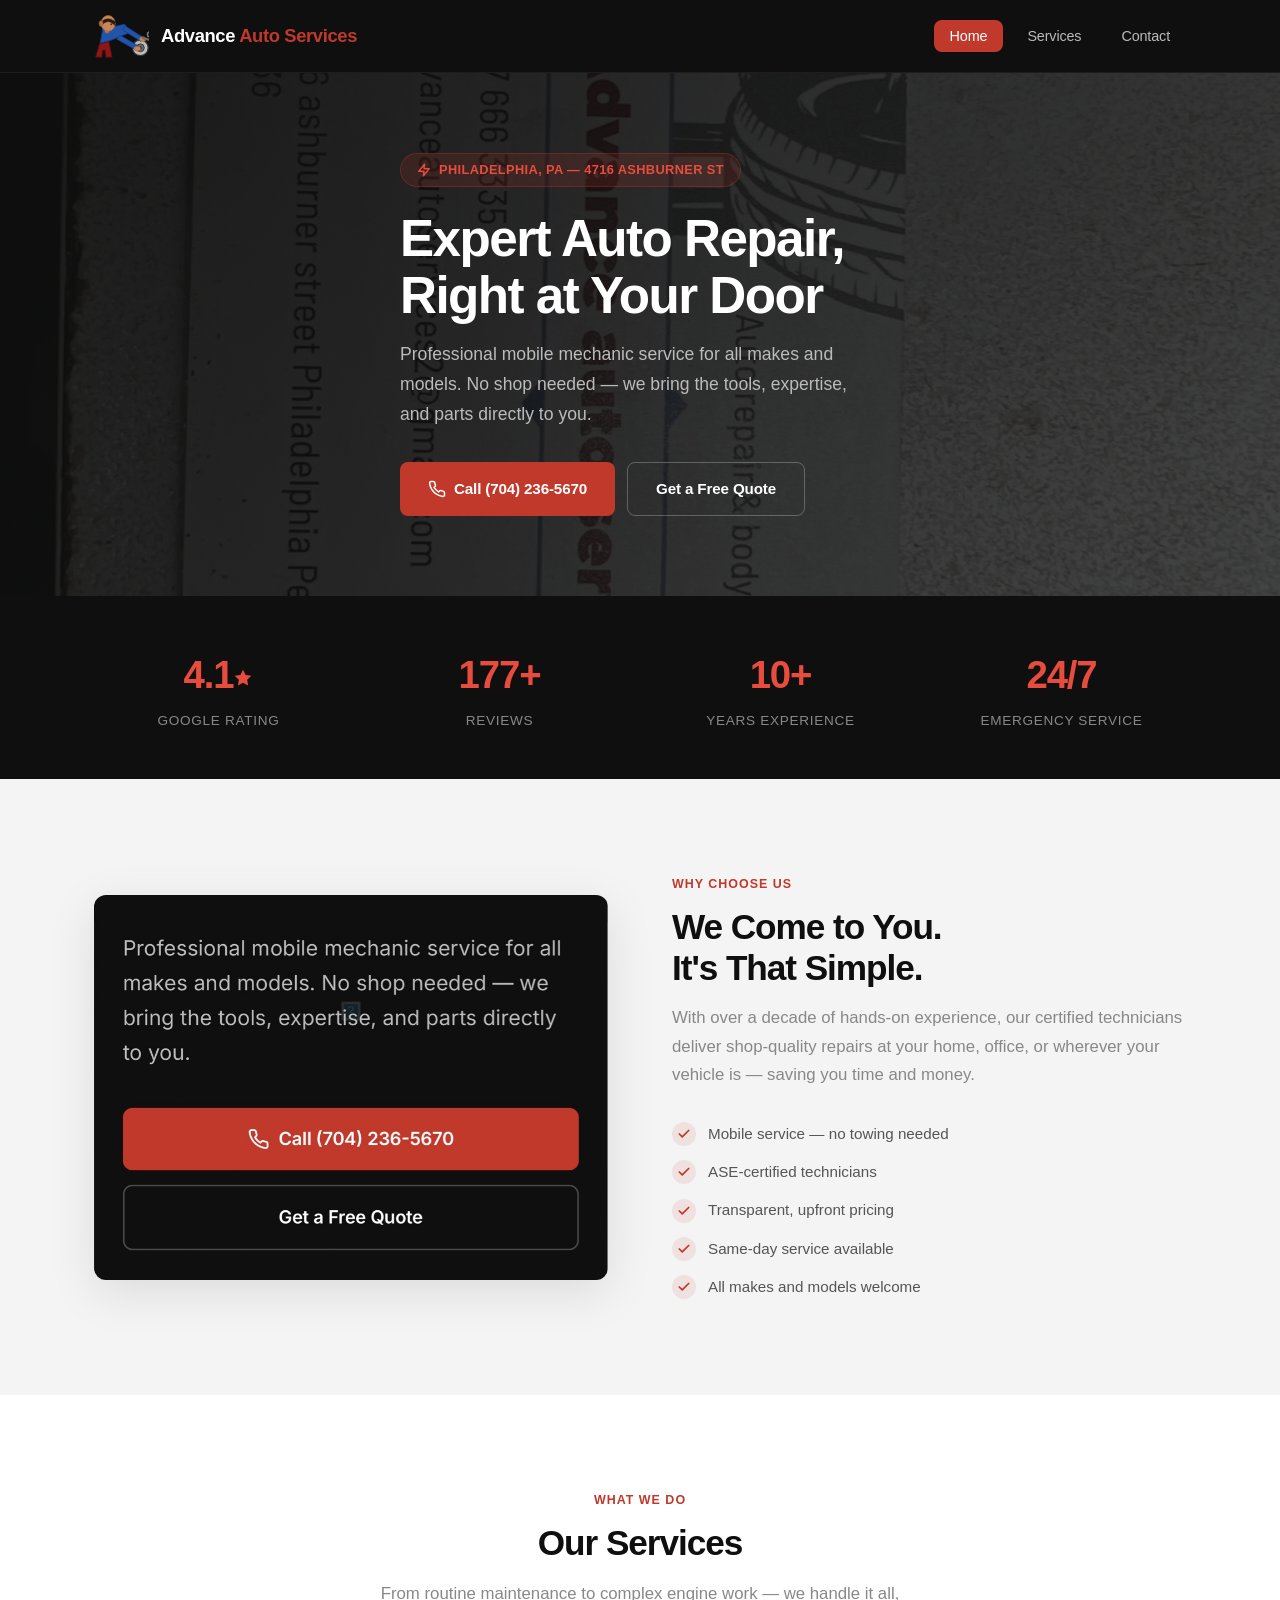
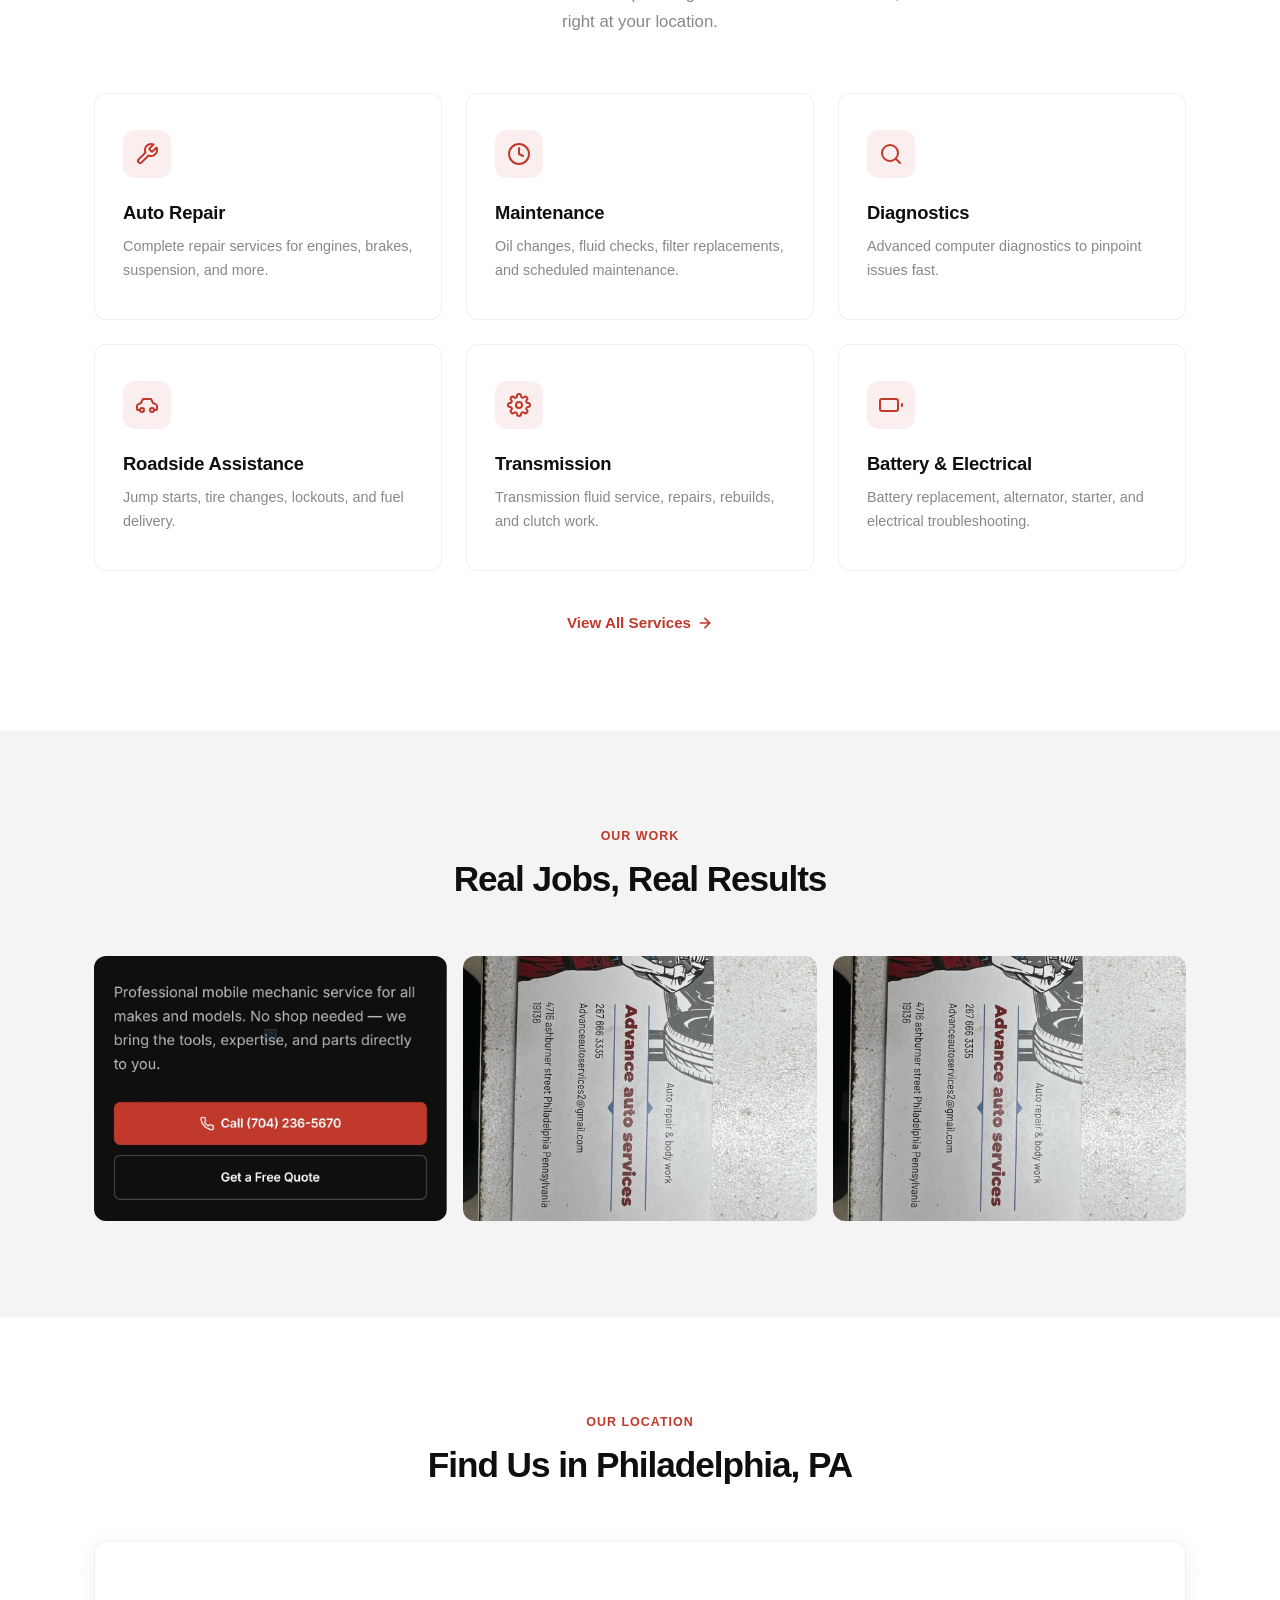
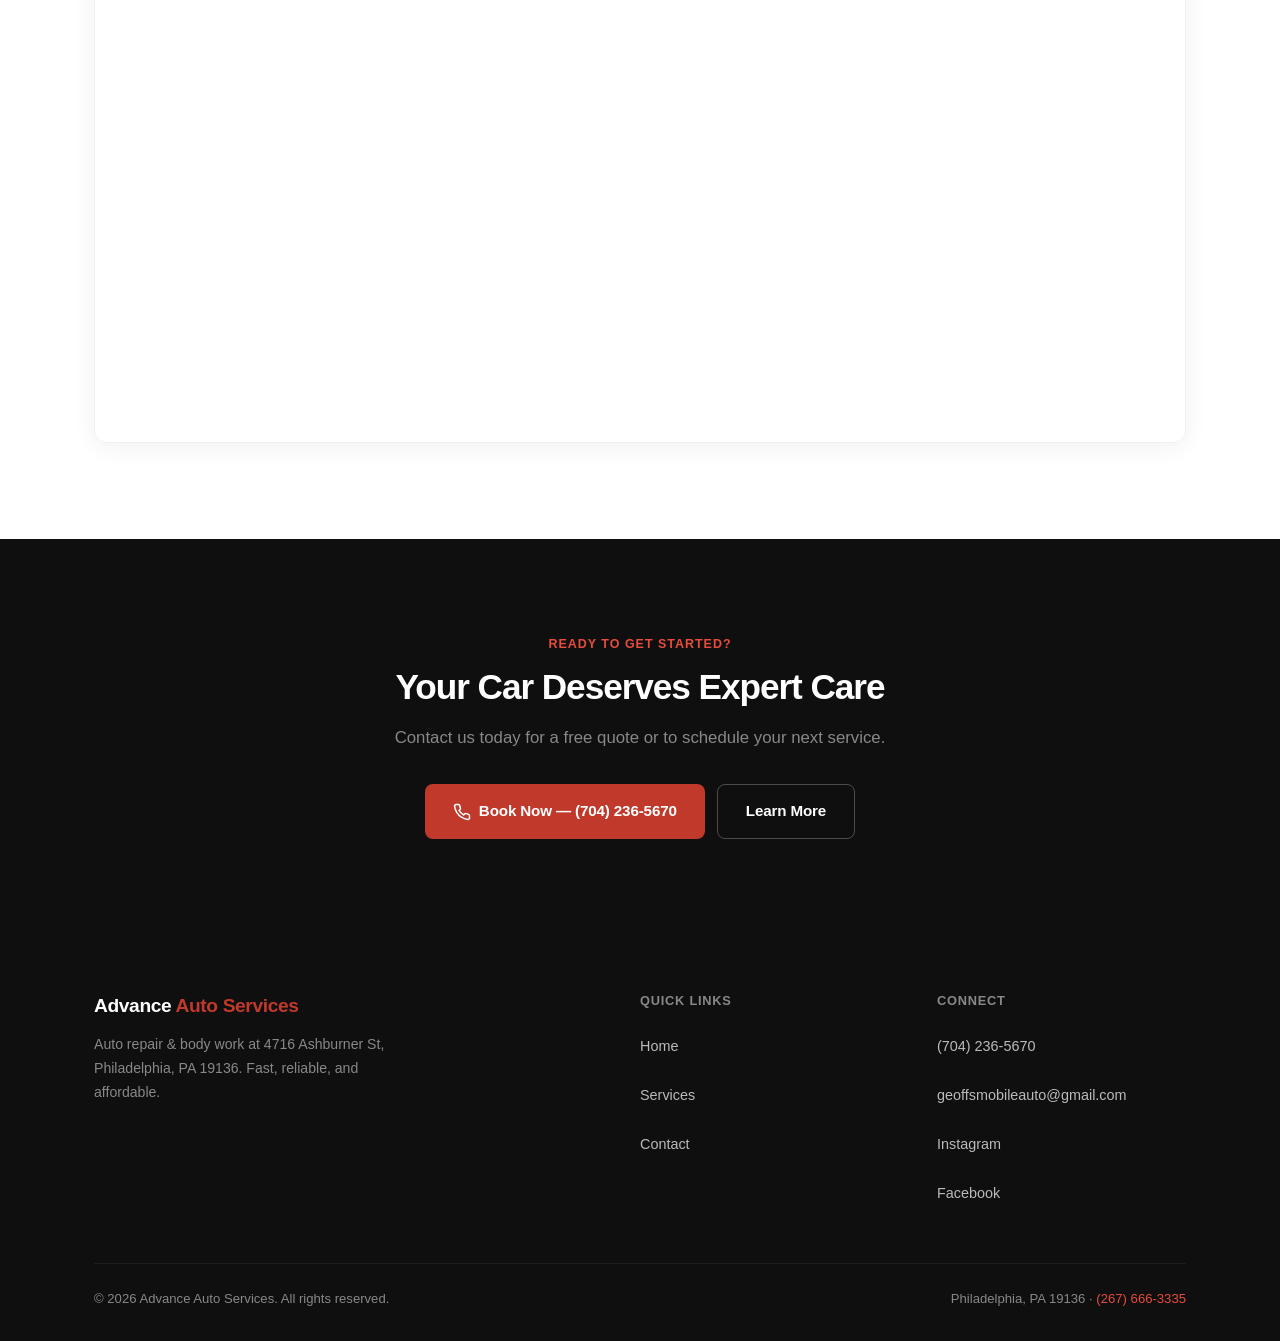
==== commit 3ef5df07: "Replace Charlotte map and location with Philadelphia address Updates map embed to 4716 Ashburner St," ====
--- a/index.html
+++ b/index.html
@@ -3,16 +3,16 @@
 <head>
     <meta charset="UTF-8">
     <meta name="viewport" content="width=device-width, initial-scale=1.0">
-    <title>Advance Auto Services — Professional Mobile Mechanic in Charlotte, NC</title>
-    <meta name="description" content="Advance Auto Services provides professional mobile auto repair, maintenance, and diagnostics in Charlotte, NC. We come to you. Call (704) 236-5670.">
+    <title>Advance Auto Services — Auto Repair &amp; Body Work in Philadelphia, PA</title>
+    <meta name="description" content="Advance Auto Services provides professional auto repair &amp; body work at 4716 Ashburner St, Philadelphia, PA 19136. Call (267) 666-3335.">
     <meta name="author" content="Advance Auto Services">
     <meta name="robots" content="index, follow, max-snippet:-1, max-image-preview:large, max-video-preview:-1">
     <meta name="theme-color" content="#c0392b">
-    <meta property="og:title" content="Advance Auto Services — Professional Mobile Mechanic in Charlotte, NC">
-    <meta property="og:description" content="Expert mobile auto repair services in Charlotte, NC. We come to you! Repairs, maintenance, diagnostics & roadside assistance. Call (704) 236-5670 for a free quote.">
+    <meta property="og:title" content="Advance Auto Services — Auto Repair &amp; Body Work in Philadelphia, PA">
+    <meta property="og:description" content="Auto repair &amp; body work at 4716 Ashburner St, Philadelphia, PA. Repairs, maintenance, diagnostics &amp; more. Call (267) 666-3335.">
     <meta property="og:type" content="business.business">
     <meta name="twitter:card" content="summary_large_image">
-    <meta name="twitter:title" content="Advance Auto Services - Charlotte, NC">
+    <meta name="twitter:title" content="Advance Auto Services - Philadelphia, PA">
     <link rel="icon" type="image/x-icon" href="assets/favicon.ico">
     <link rel="preconnect" href="https://fonts.googleapis.com">
     <link rel="preconnect" href="https://fonts.gstatic.com" crossorigin>
@@ -25,10 +25,10 @@
       "name": "Advance Auto Services",
       "telephone": "(704) 236-5670",
       "email": "geoffsmobileauto@gmail.com",
-      "address": { "@type": "PostalAddress", "addressLocality": "Charlotte", "addressRegion": "NC", "postalCode": "28202", "addressCountry": "US" },
-      "geo": { "@type": "GeoCoordinates", "latitude": "35.2271", "longitude": "-80.8431" },
+      "address": { "@type": "PostalAddress", "streetAddress": "4716 Ashburner St", "addressLocality": "Philadelphia", "addressRegion": "PA", "postalCode": "19136", "addressCountry": "US" },
+      "geo": { "@type": "GeoCoordinates", "latitude": "40.0448", "longitude": "-75.0168" },
       "url": "https://geoffsmobileauto.com",
-      "areaServed": { "@type": "City", "name": "Charlotte, NC" },
+      "areaServed": { "@type": "City", "name": "Philadelphia, PA" },
       "aggregateRating": { "@type": "AggregateRating", "ratingValue": "4.1", "reviewCount": "177" }
     }
     </script>
@@ -56,7 +56,7 @@
             <div class="hero-overlay"></div>
             <div class="container">
                 <div class="hero-content">
-                    <div class="hero-badge"><svg width="14" height="14" viewBox="0 0 24 24" fill="none" stroke="currentColor" stroke-width="2.5" stroke-linecap="round" stroke-linejoin="round"><polygon points="13 2 3 14 12 14 11 22 21 10 12 10 13 2"/></svg>Mobile Service — Charlotte, NC</div>
+                    <div class="hero-badge"><svg width="14" height="14" viewBox="0 0 24 24" fill="none" stroke="currentColor" stroke-width="2.5" stroke-linecap="round" stroke-linejoin="round"><polygon points="13 2 3 14 12 14 11 22 21 10 12 10 13 2"/></svg>Philadelphia, PA — 4716 Ashburner St</div>
                     <h1>Expert Auto Repair,<br>Right at Your Door</h1>
                     <p>Professional mobile mechanic service for all makes and models. No shop needed — we bring the tools, expertise, and parts directly to you.</p>
                     <div class="hero-actions">
@@ -70,10 +70,10 @@
         <section class="about"><div class="container"><div class="about-grid"><div class="about-image"><img src="assets/shop-interior-1.jpg" alt="Advance Auto Services working on a vehicle" width="800" height="600" loading="lazy"></div><div class="about-text"><p class="section-label">Why Choose Us</p><h2 class="section-title">We Come to You.<br>It's That Simple.</h2><p class="section-subtitle">With over a decade of hands-on experience, our certified technicians deliver shop-quality repairs at your home, office, or wherever your vehicle is — saving you time and money.</p><ul class="features-list"><li><span class="check"><svg width="14" height="14" viewBox="0 0 24 24" fill="none" stroke="currentColor" stroke-width="3" stroke-linecap="round" stroke-linejoin="round"><polyline points="20 6 9 17 4 12"/></svg></span> Mobile service — no towing needed</li><li><span class="check"><svg width="14" height="14" viewBox="0 0 24 24" fill="none" stroke="currentColor" stroke-width="3" stroke-linecap="round" stroke-linejoin="round"><polyline points="20 6 9 17 4 12"/></svg></span> ASE-certified technicians</li><li><span class="check"><svg width="14" height="14" viewBox="0 0 24 24" fill="none" stroke="currentColor" stroke-width="3" stroke-linecap="round" stroke-linejoin="round"><polyline points="20 6 9 17 4 12"/></svg></span> Transparent, upfront pricing</li><li><span class="check"><svg width="14" height="14" viewBox="0 0 24 24" fill="none" stroke="currentColor" stroke-width="3" stroke-linecap="round" stroke-linejoin="round"><polyline points="20 6 9 17 4 12"/></svg></span> Same-day service available</li><li><span class="check"><svg width="14" height="14" viewBox="0 0 24 24" fill="none" stroke="currentColor" stroke-width="3" stroke-linecap="round" stroke-linejoin="round"><polyline points="20 6 9 17 4 12"/></svg></span> All makes and models welcome</li></ul></div></div></div></section>
         <section class="services-preview"><div class="container"><div class="section-header text-center"><p class="section-label">What We Do</p><h2 class="section-title">Our Services</h2><p class="section-subtitle mx-auto">From routine maintenance to complex engine work — we handle it all, right at your location.</p></div><div class="services-grid"><div class="service-card"><div class="service-icon"><svg width="24" height="24" viewBox="0 0 24 24" fill="none" stroke="var(--primary)" stroke-width="2" stroke-linecap="round" stroke-linejoin="round"><path d="M14.7 6.3a1 1 0 0 0 0 1.4l1.6 1.6a1 1 0 0 0 1.4 0l3.77-3.77a6 6 0 0 1-7.94 7.94l-6.91 6.91a2.12 2.12 0 0 1-3-3l6.91-6.91a6 6 0 0 1 7.94-7.94l-3.76 3.76z"/></svg></div><h3>Auto Repair</h3><p>Complete repair services for engines, brakes, suspension, and more.</p></div><div class="service-card"><div class="service-icon"><svg width="24" height="24" viewBox="0 0 24 24" fill="none" stroke="var(--primary)" stroke-width="2" stroke-linecap="round" stroke-linejoin="round"><path d="M12 22c5.523 0 10-4.477 10-10S17.523 2 12 2 2 6.477 2 12s4.477 10 10 10z"/><path d="M12 6v6l4 2"/></svg></div><h3>Maintenance</h3><p>Oil changes, fluid checks, filter replacements, and scheduled maintenance.</p></div><div class="service-card"><div class="service-icon"><svg width="24" height="24" viewBox="0 0 24 24" fill="none" stroke="var(--primary)" stroke-width="2" stroke-linecap="round" stroke-linejoin="round"><circle cx="11" cy="11" r="8"/><line x1="21" y1="21" x2="16.65" y2="16.65"/></svg></div><h3>Diagnostics</h3><p>Advanced computer diagnostics to pinpoint issues fast.</p></div><div class="service-card"><div class="service-icon"><svg width="24" height="24" viewBox="0 0 24 24" fill="none" stroke="var(--primary)" stroke-width="2" stroke-linecap="round" stroke-linejoin="round"><path d="M19 17h2c.6 0 1-.4 1-1v-3c0-.9-.7-1.7-1.5-1.9L18 10l-2-4H8L6 10l-2.5 1.1C2.7 11.3 2 12.1 2 13v3c0 .6.4 1 1 1h2"/><circle cx="7" cy="17" r="2"/><circle cx="17" cy="17" r="2"/></svg></div><h3>Roadside Assistance</h3><p>Jump starts, tire changes, lockouts, and fuel delivery.</p></div><div class="service-card"><div class="service-icon"><svg width="24" height="24" viewBox="0 0 24 24" fill="none" stroke="var(--primary)" stroke-width="2" stroke-linecap="round" stroke-linejoin="round"><circle cx="12" cy="12" r="3"/><path d="M19.4 15a1.65 1.65 0 0 0 .33 1.82l.06.06a2 2 0 0 1-2.83 2.83l-.06-.06a1.65 1.65 0 0 0-1.82-.33 1.65 1.65 0 0 0-1 1.51V21a2 2 0 0 1-4 0v-.09A1.65 1.65 0 0 0 9 19.4a1.65 1.65 0 0 0-1.82.33l-.06.06a2 2 0 0 1-2.83-2.83l.06-.06A1.65 1.65 0 0 0 4.68 15a1.65 1.65 0 0 0-1.51-1H3a2 2 0 0 1 0-4h.09A1.65 1.65 0 0 0 4.6 9a1.65 1.65 0 0 0-.33-1.82l-.06-.06a2 2 0 0 1 2.83-2.83l.06.06A1.65 1.65 0 0 0 9 4.68a1.65 1.65 0 0 0 1-1.51V3a2 2 0 0 1 4 0v.09a1.65 1.65 0 0 0 1 1.51 1.65 1.65 0 0 0 1.82-.33l.06-.06a2 2 0 0 1 2.83 2.83l-.06.06A1.65 1.65 0 0 0 19.4 9a1.65 1.65 0 0 0 1.51 1H21a2 2 0 0 1 0 4h-.09a1.65 1.65 0 0 0-1.51 1z"/></svg></div><h3>Transmission</h3><p>Transmission fluid service, repairs, rebuilds, and clutch work.</p></div><div class="service-card"><div class="service-icon"><svg width="24" height="24" viewBox="0 0 24 24" fill="none" stroke="var(--primary)" stroke-width="2" stroke-linecap="round" stroke-linejoin="round"><rect x="1" y="6" width="18" height="12" rx="2"/><line x1="23" y1="13" x2="23" y2="11"/></svg></div><h3>Battery &amp; Electrical</h3><p>Battery replacement, alternator, starter, and electrical troubleshooting.</p></div></div><div class="text-center"><a href="services.html" class="view-all">View All Services <svg width="16" height="16" viewBox="0 0 24 24" fill="none" stroke="currentColor" stroke-width="2.5" stroke-linecap="round" stroke-linejoin="round"><line x1="5" y1="12" x2="19" y2="12"/><polyline points="12 5 19 12 12 19"/></svg></a></div></div></section>
         <section class="gallery"><div class="container"><div class="section-header text-center"><p class="section-label">Our Work</p><h2 class="section-title">Real Jobs, Real Results</h2></div><div class="gallery-grid"><div class="gallery-item"><img src="assets/shop-interior-1.jpg" alt="Advance Auto Services shop interior — vehicles being serviced" width="800" height="600" loading="lazy"></div><div class="gallery-item"><img src="assets/shop-interior-2.jpg" alt="Advance Auto Services vehicles on lift in shop" width="800" height="600" loading="lazy"></div><div class="gallery-item"><img src="assets/shop-exterior.jpg" alt="Advance Auto Services storefront" width="800" height="600" loading="lazy"></div></div></div></section>
-        <section class="location-section"><div class="container"><div class="section-header text-center"><p class="section-label">Our Location</p><h2 class="section-title">Serving Charlotte, NC &amp; Surrounding Areas</h2></div><div class="map-wrapper"><div id="map" class="leaflet-map"></div></div></div></section>
+        <section class="location-section"><div class="container"><div class="section-header text-center"><p class="section-label">Our Location</p><h2 class="section-title">Find Us in Philadelphia, PA</h2></div><div class="map-wrapper"><div id="map" class="leaflet-map"></div></div></div></section>
         <section class="cta-section"><div class="container"><p class="section-label" style="color: var(--primary-light);">Ready to Get Started?</p><h2 class="section-title" style="color: var(--white);">Your Car Deserves Expert Care</h2><p class="section-subtitle mx-auto" style="color: var(--gray-500);">Contact us today for a free quote or to schedule your next service.</p><div class="cta-actions"><a href="tel:+17042365670" class="btn btn-primary"><svg width="18" height="18" viewBox="0 0 24 24" fill="none" stroke="currentColor" stroke-width="2" stroke-linecap="round" stroke-linejoin="round"><path d="M22 16.92v3a2 2 0 0 1-2.18 2 19.79 19.79 0 0 1-8.63-3.07 19.5 19.5 0 0 1-6-6 19.79 19.79 0 0 1-3.07-8.67A2 2 0 0 1 4.11 2h3a2 2 0 0 1 2 1.72c.127.96.361 1.903.7 2.81a2 2 0 0 1-.45 2.11L8.09 9.91a16 16 0 0 0 6 6l1.27-1.27a2 2 0 0 1 2.11-.45c.907.339 1.85.573 2.81.7A2 2 0 0 1 22 16.92z"/></svg>Book Now — (704) 236-5670</a><a href="contact.html" class="btn btn-outline">Learn More</a></div></div></section>
     </main>
-    <footer><div class="container"><div class="footer-grid"><div class="footer-brand"><span class="logo-text">Advance <span style="color:var(--primary);">Auto Services</span></span><p>Professional mobile auto repair serving Charlotte, NC and surrounding areas. We come to you — fast, reliable, and affordable.</p></div><div class="footer-col"><h4>Quick Links</h4><ul><li><a href="index.html">Home</a></li><li><a href="services.html">Services</a></li><li><a href="contact.html">Contact</a></li></ul></div><div class="footer-col"><h4>Connect</h4><ul><li><a href="tel:+17042365670">(704) 236-5670</a></li><li><a href="mailto:geoffsmobileauto@gmail.com">geoffsmobileauto@gmail.com</a></li><li><a href="https://www.instagram.com/geoffsmobileauto/" target="_blank" rel="noopener noreferrer">Instagram</a></li><li><a href="https://www.facebook.com/Geoffsmobileauto/" target="_blank" rel="noopener noreferrer">Facebook</a></li></ul></div></div><div class="footer-bottom"><p>&copy; <span class="copyright-year">2025</span> Advance Auto Services. All rights reserved.</p><p>Charlotte, NC &middot; <a href="tel:+17042365670">(704) 236-5670</a></p></div></div></footer>
+    <footer><div class="container"><div class="footer-grid"><div class="footer-brand"><span class="logo-text">Advance <span style="color:var(--primary);">Auto Services</span></span><p>Auto repair &amp; body work at 4716 Ashburner St, Philadelphia, PA 19136. Fast, reliable, and affordable.</p></div><div class="footer-col"><h4>Quick Links</h4><ul><li><a href="index.html">Home</a></li><li><a href="services.html">Services</a></li><li><a href="contact.html">Contact</a></li></ul></div><div class="footer-col"><h4>Connect</h4><ul><li><a href="tel:+17042365670">(704) 236-5670</a></li><li><a href="mailto:geoffsmobileauto@gmail.com">geoffsmobileauto@gmail.com</a></li><li><a href="https://www.instagram.com/geoffsmobileauto/" target="_blank" rel="noopener noreferrer">Instagram</a></li><li><a href="https://www.facebook.com/Geoffsmobileauto/" target="_blank" rel="noopener noreferrer">Facebook</a></li></ul></div></div><div class="footer-bottom"><p>&copy; <span class="copyright-year">2025</span> Advance Auto Services. All rights reserved.</p><p>Philadelphia, PA 19136 &middot; <a href="tel:+12676663335">(267) 666-3335</a></p></div></div></footer>
     <script src="script.js" defer></script>
 </body>
 </html>
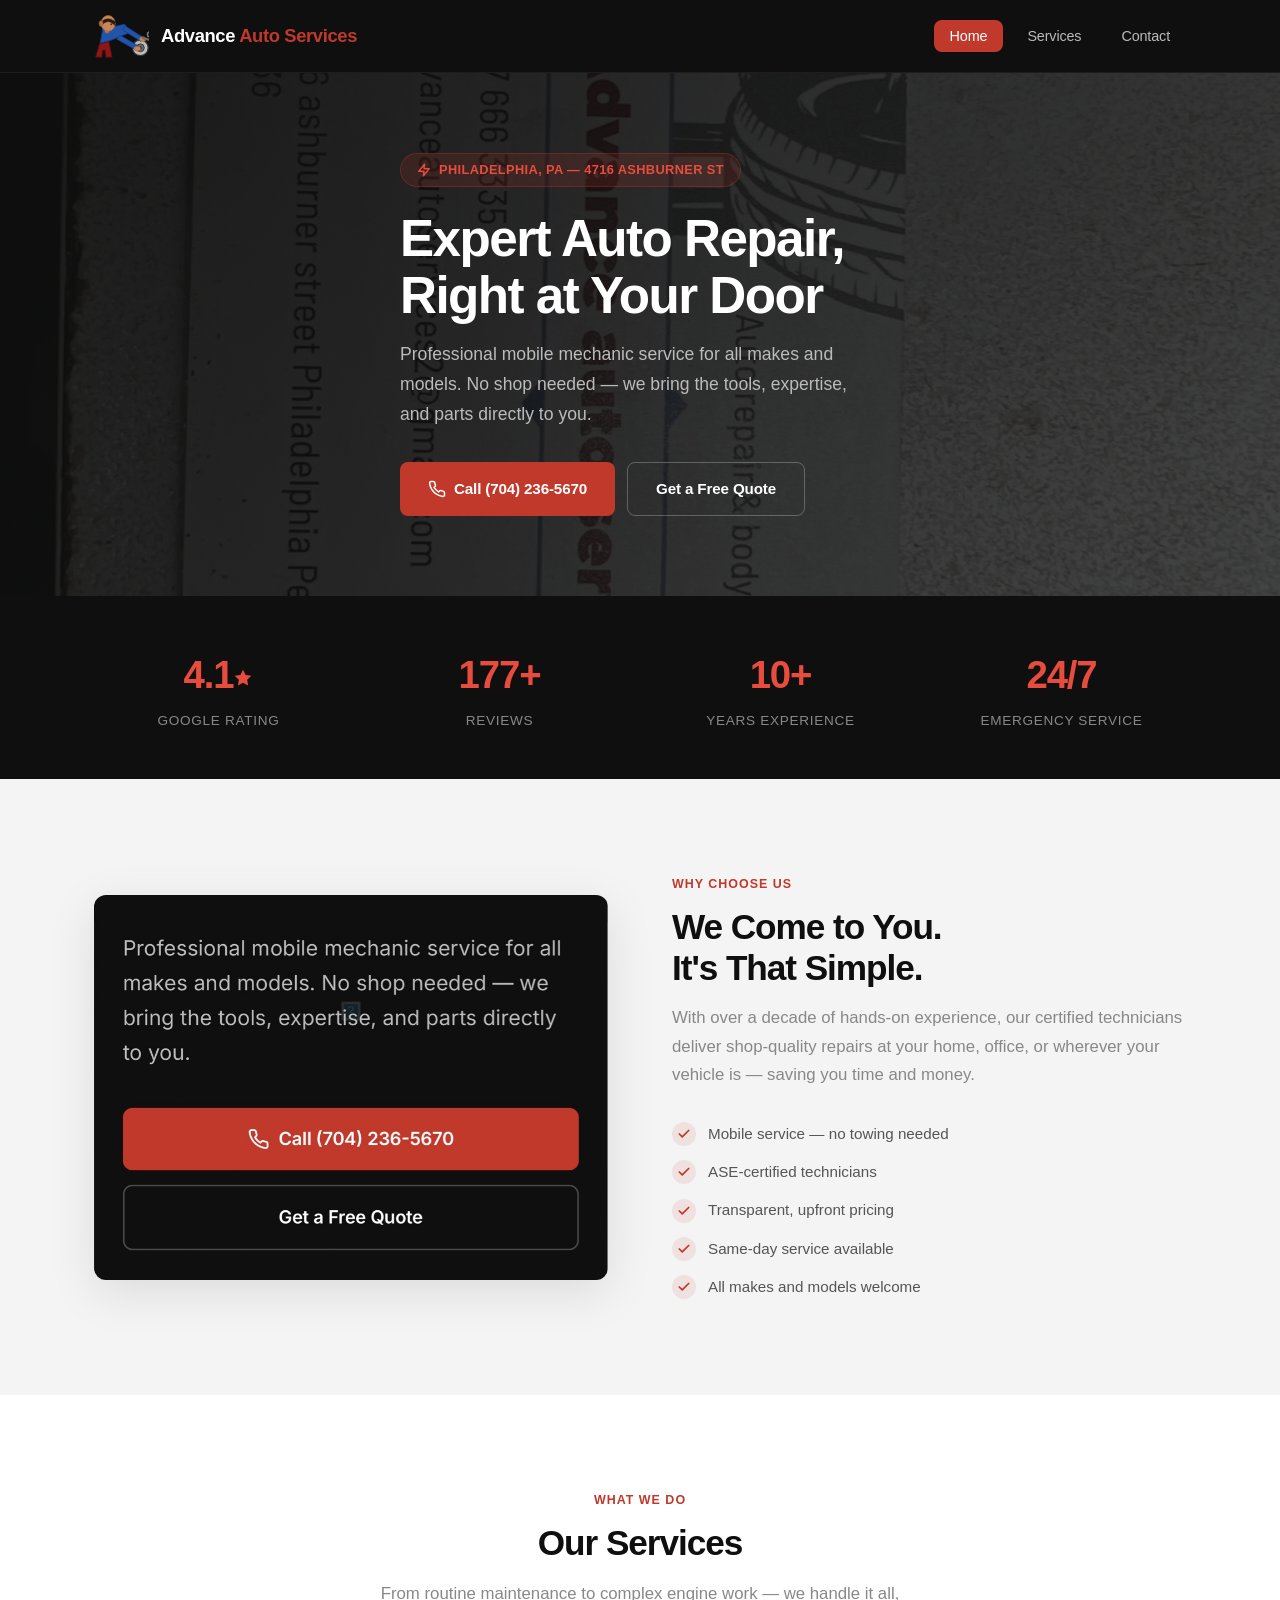
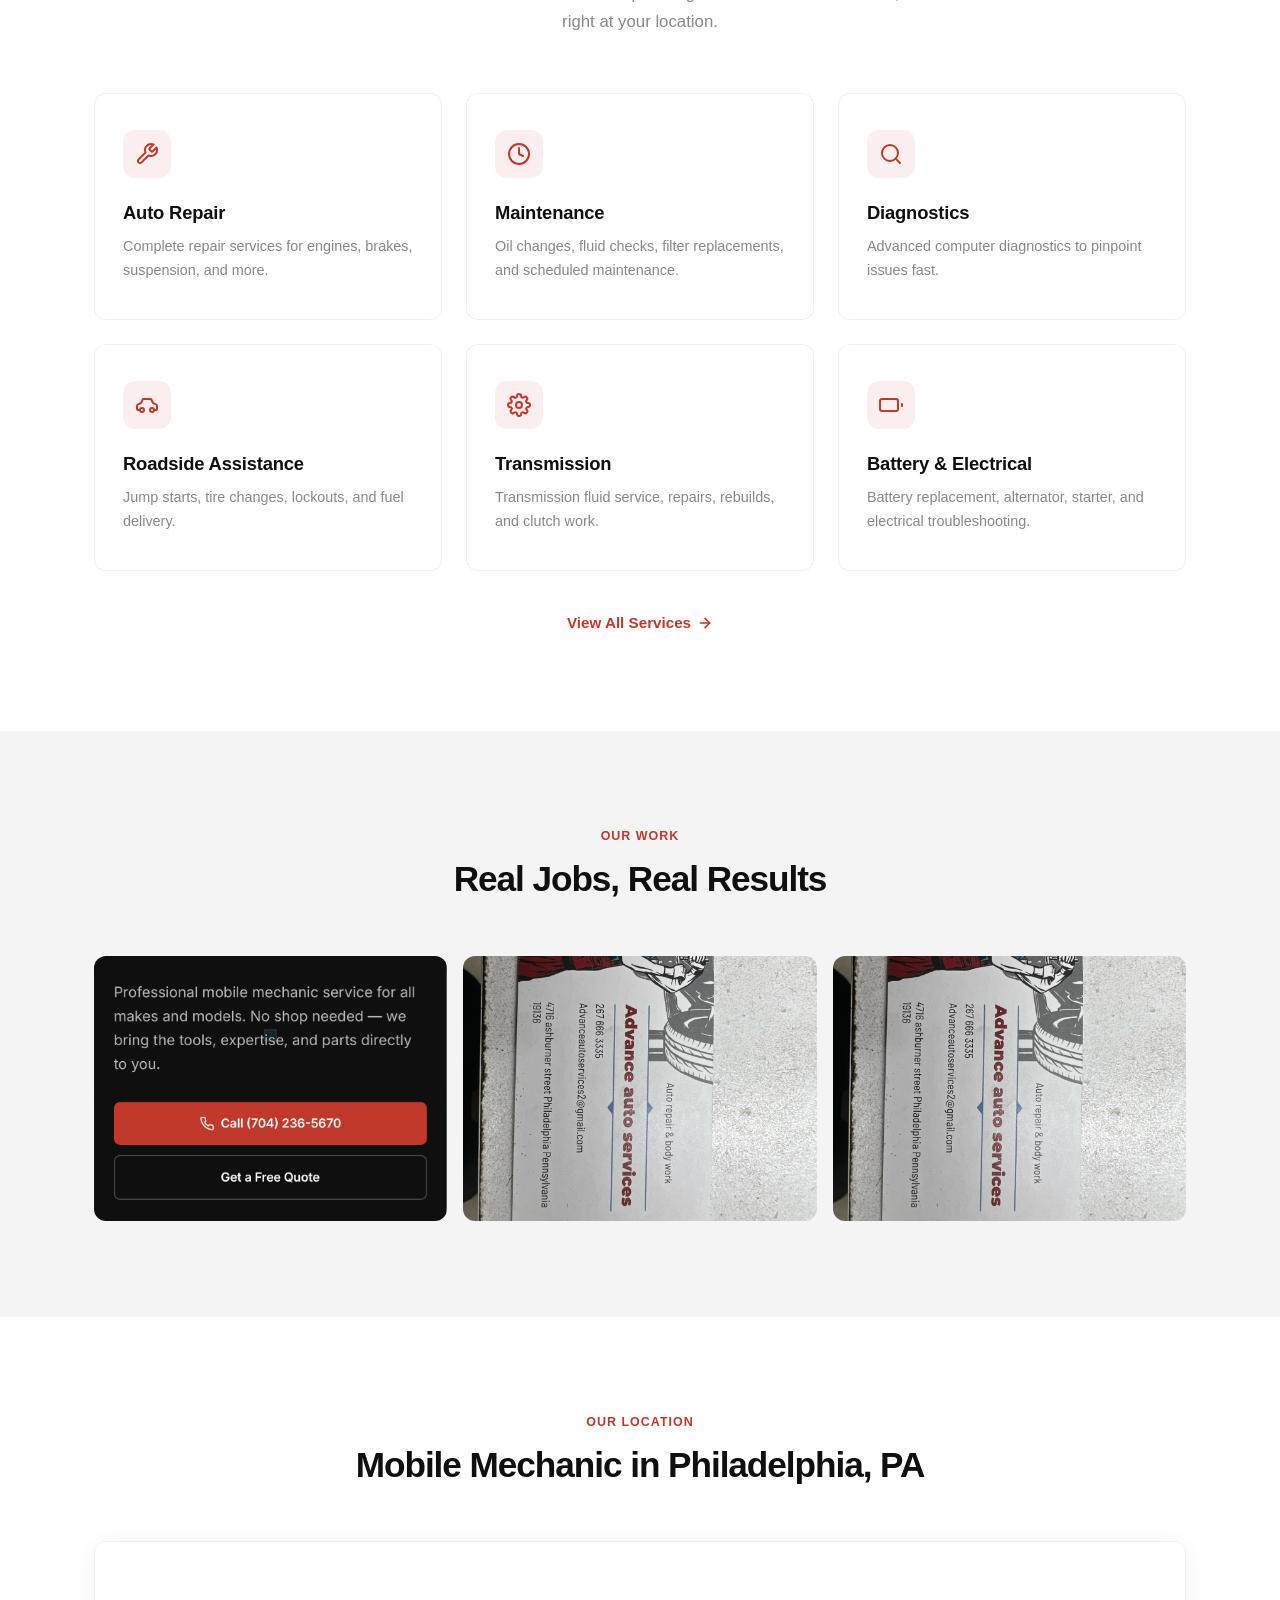
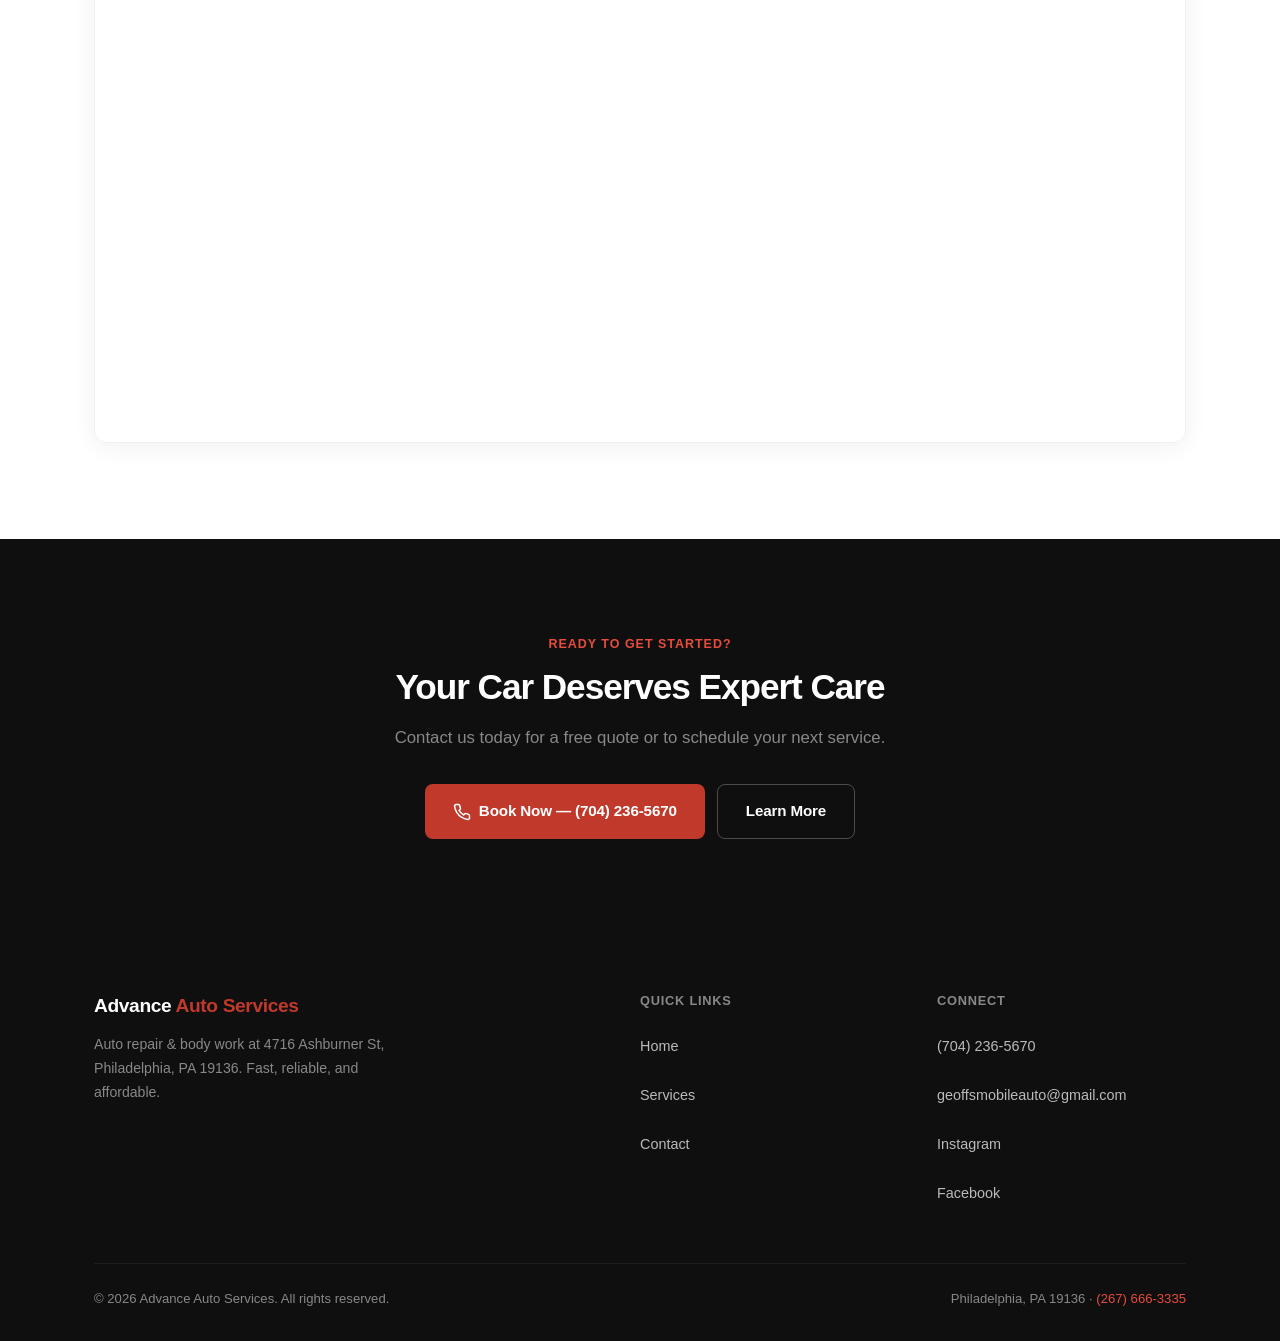
==== commit dc91a7a1: "Change map section heading to Mobile Mechanic in Philadelphia, PA https://claude.ai/code/session_01U" ====
--- a/index.html
+++ b/index.html
@@ -70,7 +70,7 @@
         <section class="about"><div class="container"><div class="about-grid"><div class="about-image"><img src="assets/shop-interior-1.jpg" alt="Advance Auto Services working on a vehicle" width="800" height="600" loading="lazy"></div><div class="about-text"><p class="section-label">Why Choose Us</p><h2 class="section-title">We Come to You.<br>It's That Simple.</h2><p class="section-subtitle">With over a decade of hands-on experience, our certified technicians deliver shop-quality repairs at your home, office, or wherever your vehicle is — saving you time and money.</p><ul class="features-list"><li><span class="check"><svg width="14" height="14" viewBox="0 0 24 24" fill="none" stroke="currentColor" stroke-width="3" stroke-linecap="round" stroke-linejoin="round"><polyline points="20 6 9 17 4 12"/></svg></span> Mobile service — no towing needed</li><li><span class="check"><svg width="14" height="14" viewBox="0 0 24 24" fill="none" stroke="currentColor" stroke-width="3" stroke-linecap="round" stroke-linejoin="round"><polyline points="20 6 9 17 4 12"/></svg></span> ASE-certified technicians</li><li><span class="check"><svg width="14" height="14" viewBox="0 0 24 24" fill="none" stroke="currentColor" stroke-width="3" stroke-linecap="round" stroke-linejoin="round"><polyline points="20 6 9 17 4 12"/></svg></span> Transparent, upfront pricing</li><li><span class="check"><svg width="14" height="14" viewBox="0 0 24 24" fill="none" stroke="currentColor" stroke-width="3" stroke-linecap="round" stroke-linejoin="round"><polyline points="20 6 9 17 4 12"/></svg></span> Same-day service available</li><li><span class="check"><svg width="14" height="14" viewBox="0 0 24 24" fill="none" stroke="currentColor" stroke-width="3" stroke-linecap="round" stroke-linejoin="round"><polyline points="20 6 9 17 4 12"/></svg></span> All makes and models welcome</li></ul></div></div></div></section>
         <section class="services-preview"><div class="container"><div class="section-header text-center"><p class="section-label">What We Do</p><h2 class="section-title">Our Services</h2><p class="section-subtitle mx-auto">From routine maintenance to complex engine work — we handle it all, right at your location.</p></div><div class="services-grid"><div class="service-card"><div class="service-icon"><svg width="24" height="24" viewBox="0 0 24 24" fill="none" stroke="var(--primary)" stroke-width="2" stroke-linecap="round" stroke-linejoin="round"><path d="M14.7 6.3a1 1 0 0 0 0 1.4l1.6 1.6a1 1 0 0 0 1.4 0l3.77-3.77a6 6 0 0 1-7.94 7.94l-6.91 6.91a2.12 2.12 0 0 1-3-3l6.91-6.91a6 6 0 0 1 7.94-7.94l-3.76 3.76z"/></svg></div><h3>Auto Repair</h3><p>Complete repair services for engines, brakes, suspension, and more.</p></div><div class="service-card"><div class="service-icon"><svg width="24" height="24" viewBox="0 0 24 24" fill="none" stroke="var(--primary)" stroke-width="2" stroke-linecap="round" stroke-linejoin="round"><path d="M12 22c5.523 0 10-4.477 10-10S17.523 2 12 2 2 6.477 2 12s4.477 10 10 10z"/><path d="M12 6v6l4 2"/></svg></div><h3>Maintenance</h3><p>Oil changes, fluid checks, filter replacements, and scheduled maintenance.</p></div><div class="service-card"><div class="service-icon"><svg width="24" height="24" viewBox="0 0 24 24" fill="none" stroke="var(--primary)" stroke-width="2" stroke-linecap="round" stroke-linejoin="round"><circle cx="11" cy="11" r="8"/><line x1="21" y1="21" x2="16.65" y2="16.65"/></svg></div><h3>Diagnostics</h3><p>Advanced computer diagnostics to pinpoint issues fast.</p></div><div class="service-card"><div class="service-icon"><svg width="24" height="24" viewBox="0 0 24 24" fill="none" stroke="var(--primary)" stroke-width="2" stroke-linecap="round" stroke-linejoin="round"><path d="M19 17h2c.6 0 1-.4 1-1v-3c0-.9-.7-1.7-1.5-1.9L18 10l-2-4H8L6 10l-2.5 1.1C2.7 11.3 2 12.1 2 13v3c0 .6.4 1 1 1h2"/><circle cx="7" cy="17" r="2"/><circle cx="17" cy="17" r="2"/></svg></div><h3>Roadside Assistance</h3><p>Jump starts, tire changes, lockouts, and fuel delivery.</p></div><div class="service-card"><div class="service-icon"><svg width="24" height="24" viewBox="0 0 24 24" fill="none" stroke="var(--primary)" stroke-width="2" stroke-linecap="round" stroke-linejoin="round"><circle cx="12" cy="12" r="3"/><path d="M19.4 15a1.65 1.65 0 0 0 .33 1.82l.06.06a2 2 0 0 1-2.83 2.83l-.06-.06a1.65 1.65 0 0 0-1.82-.33 1.65 1.65 0 0 0-1 1.51V21a2 2 0 0 1-4 0v-.09A1.65 1.65 0 0 0 9 19.4a1.65 1.65 0 0 0-1.82.33l-.06.06a2 2 0 0 1-2.83-2.83l.06-.06A1.65 1.65 0 0 0 4.68 15a1.65 1.65 0 0 0-1.51-1H3a2 2 0 0 1 0-4h.09A1.65 1.65 0 0 0 4.6 9a1.65 1.65 0 0 0-.33-1.82l-.06-.06a2 2 0 0 1 2.83-2.83l.06.06A1.65 1.65 0 0 0 9 4.68a1.65 1.65 0 0 0 1-1.51V3a2 2 0 0 1 4 0v.09a1.65 1.65 0 0 0 1 1.51 1.65 1.65 0 0 0 1.82-.33l.06-.06a2 2 0 0 1 2.83 2.83l-.06.06A1.65 1.65 0 0 0 19.4 9a1.65 1.65 0 0 0 1.51 1H21a2 2 0 0 1 0 4h-.09a1.65 1.65 0 0 0-1.51 1z"/></svg></div><h3>Transmission</h3><p>Transmission fluid service, repairs, rebuilds, and clutch work.</p></div><div class="service-card"><div class="service-icon"><svg width="24" height="24" viewBox="0 0 24 24" fill="none" stroke="var(--primary)" stroke-width="2" stroke-linecap="round" stroke-linejoin="round"><rect x="1" y="6" width="18" height="12" rx="2"/><line x1="23" y1="13" x2="23" y2="11"/></svg></div><h3>Battery &amp; Electrical</h3><p>Battery replacement, alternator, starter, and electrical troubleshooting.</p></div></div><div class="text-center"><a href="services.html" class="view-all">View All Services <svg width="16" height="16" viewBox="0 0 24 24" fill="none" stroke="currentColor" stroke-width="2.5" stroke-linecap="round" stroke-linejoin="round"><line x1="5" y1="12" x2="19" y2="12"/><polyline points="12 5 19 12 12 19"/></svg></a></div></div></section>
         <section class="gallery"><div class="container"><div class="section-header text-center"><p class="section-label">Our Work</p><h2 class="section-title">Real Jobs, Real Results</h2></div><div class="gallery-grid"><div class="gallery-item"><img src="assets/shop-interior-1.jpg" alt="Advance Auto Services shop interior — vehicles being serviced" width="800" height="600" loading="lazy"></div><div class="gallery-item"><img src="assets/shop-interior-2.jpg" alt="Advance Auto Services vehicles on lift in shop" width="800" height="600" loading="lazy"></div><div class="gallery-item"><img src="assets/shop-exterior.jpg" alt="Advance Auto Services storefront" width="800" height="600" loading="lazy"></div></div></div></section>
-        <section class="location-section"><div class="container"><div class="section-header text-center"><p class="section-label">Our Location</p><h2 class="section-title">Find Us in Philadelphia, PA</h2></div><div class="map-wrapper"><div id="map" class="leaflet-map"></div></div></div></section>
+        <section class="location-section"><div class="container"><div class="section-header text-center"><p class="section-label">Our Location</p><h2 class="section-title">Mobile Mechanic in Philadelphia, PA</h2></div><div class="map-wrapper"><div id="map" class="leaflet-map"></div></div></div></section>
         <section class="cta-section"><div class="container"><p class="section-label" style="color: var(--primary-light);">Ready to Get Started?</p><h2 class="section-title" style="color: var(--white);">Your Car Deserves Expert Care</h2><p class="section-subtitle mx-auto" style="color: var(--gray-500);">Contact us today for a free quote or to schedule your next service.</p><div class="cta-actions"><a href="tel:+17042365670" class="btn btn-primary"><svg width="18" height="18" viewBox="0 0 24 24" fill="none" stroke="currentColor" stroke-width="2" stroke-linecap="round" stroke-linejoin="round"><path d="M22 16.92v3a2 2 0 0 1-2.18 2 19.79 19.79 0 0 1-8.63-3.07 19.5 19.5 0 0 1-6-6 19.79 19.79 0 0 1-3.07-8.67A2 2 0 0 1 4.11 2h3a2 2 0 0 1 2 1.72c.127.96.361 1.903.7 2.81a2 2 0 0 1-.45 2.11L8.09 9.91a16 16 0 0 0 6 6l1.27-1.27a2 2 0 0 1 2.11-.45c.907.339 1.85.573 2.81.7A2 2 0 0 1 22 16.92z"/></svg>Book Now — (704) 236-5670</a><a href="contact.html" class="btn btn-outline">Learn More</a></div></div></section>
     </main>
     <footer><div class="container"><div class="footer-grid"><div class="footer-brand"><span class="logo-text">Advance <span style="color:var(--primary);">Auto Services</span></span><p>Auto repair &amp; body work at 4716 Ashburner St, Philadelphia, PA 19136. Fast, reliable, and affordable.</p></div><div class="footer-col"><h4>Quick Links</h4><ul><li><a href="index.html">Home</a></li><li><a href="services.html">Services</a></li><li><a href="contact.html">Contact</a></li></ul></div><div class="footer-col"><h4>Connect</h4><ul><li><a href="tel:+17042365670">(704) 236-5670</a></li><li><a href="mailto:geoffsmobileauto@gmail.com">geoffsmobileauto@gmail.com</a></li><li><a href="https://www.instagram.com/geoffsmobileauto/" target="_blank" rel="noopener noreferrer">Instagram</a></li><li><a href="https://www.facebook.com/Geoffsmobileauto/" target="_blank" rel="noopener noreferrer">Facebook</a></li></ul></div></div><div class="footer-bottom"><p>&copy; <span class="copyright-year">2025</span> Advance Auto Services. All rights reserved.</p><p>Philadelphia, PA 19136 &middot; <a href="tel:+12676663335">(267) 666-3335</a></p></div></div></footer>
